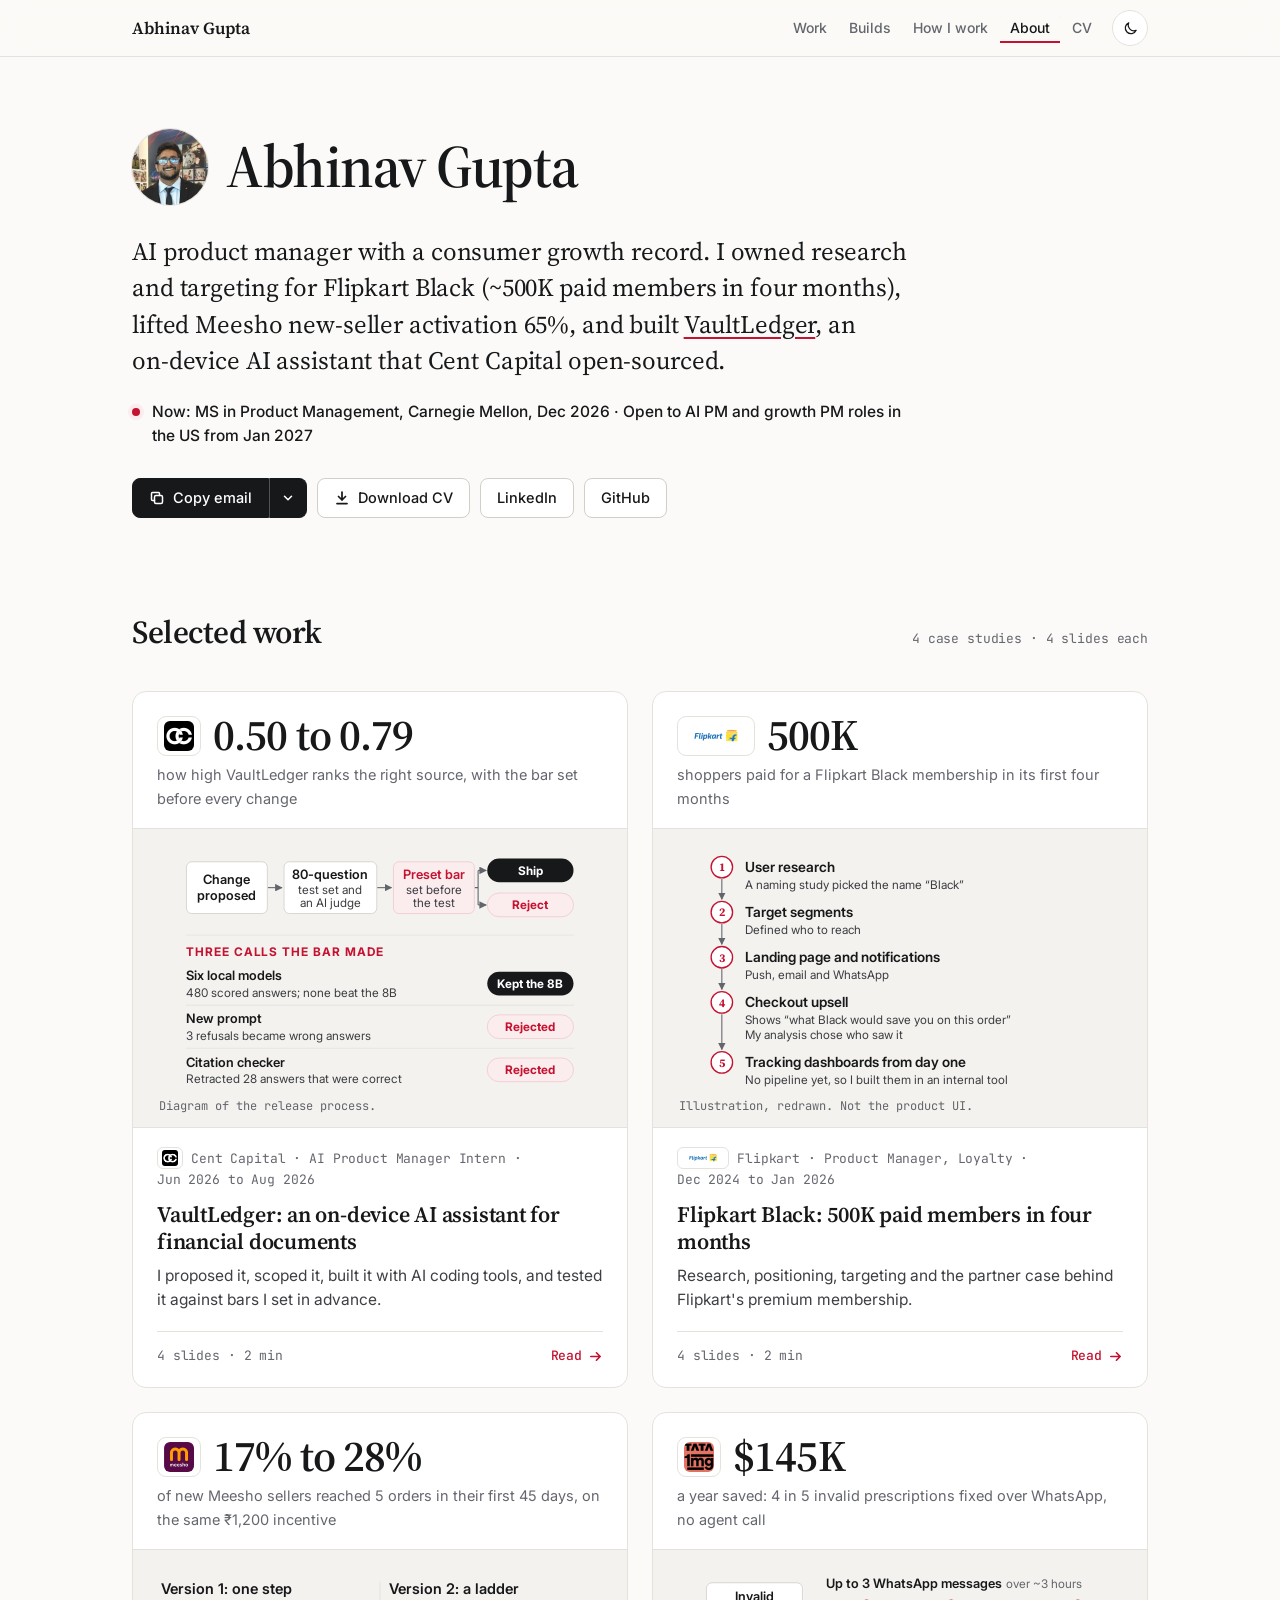
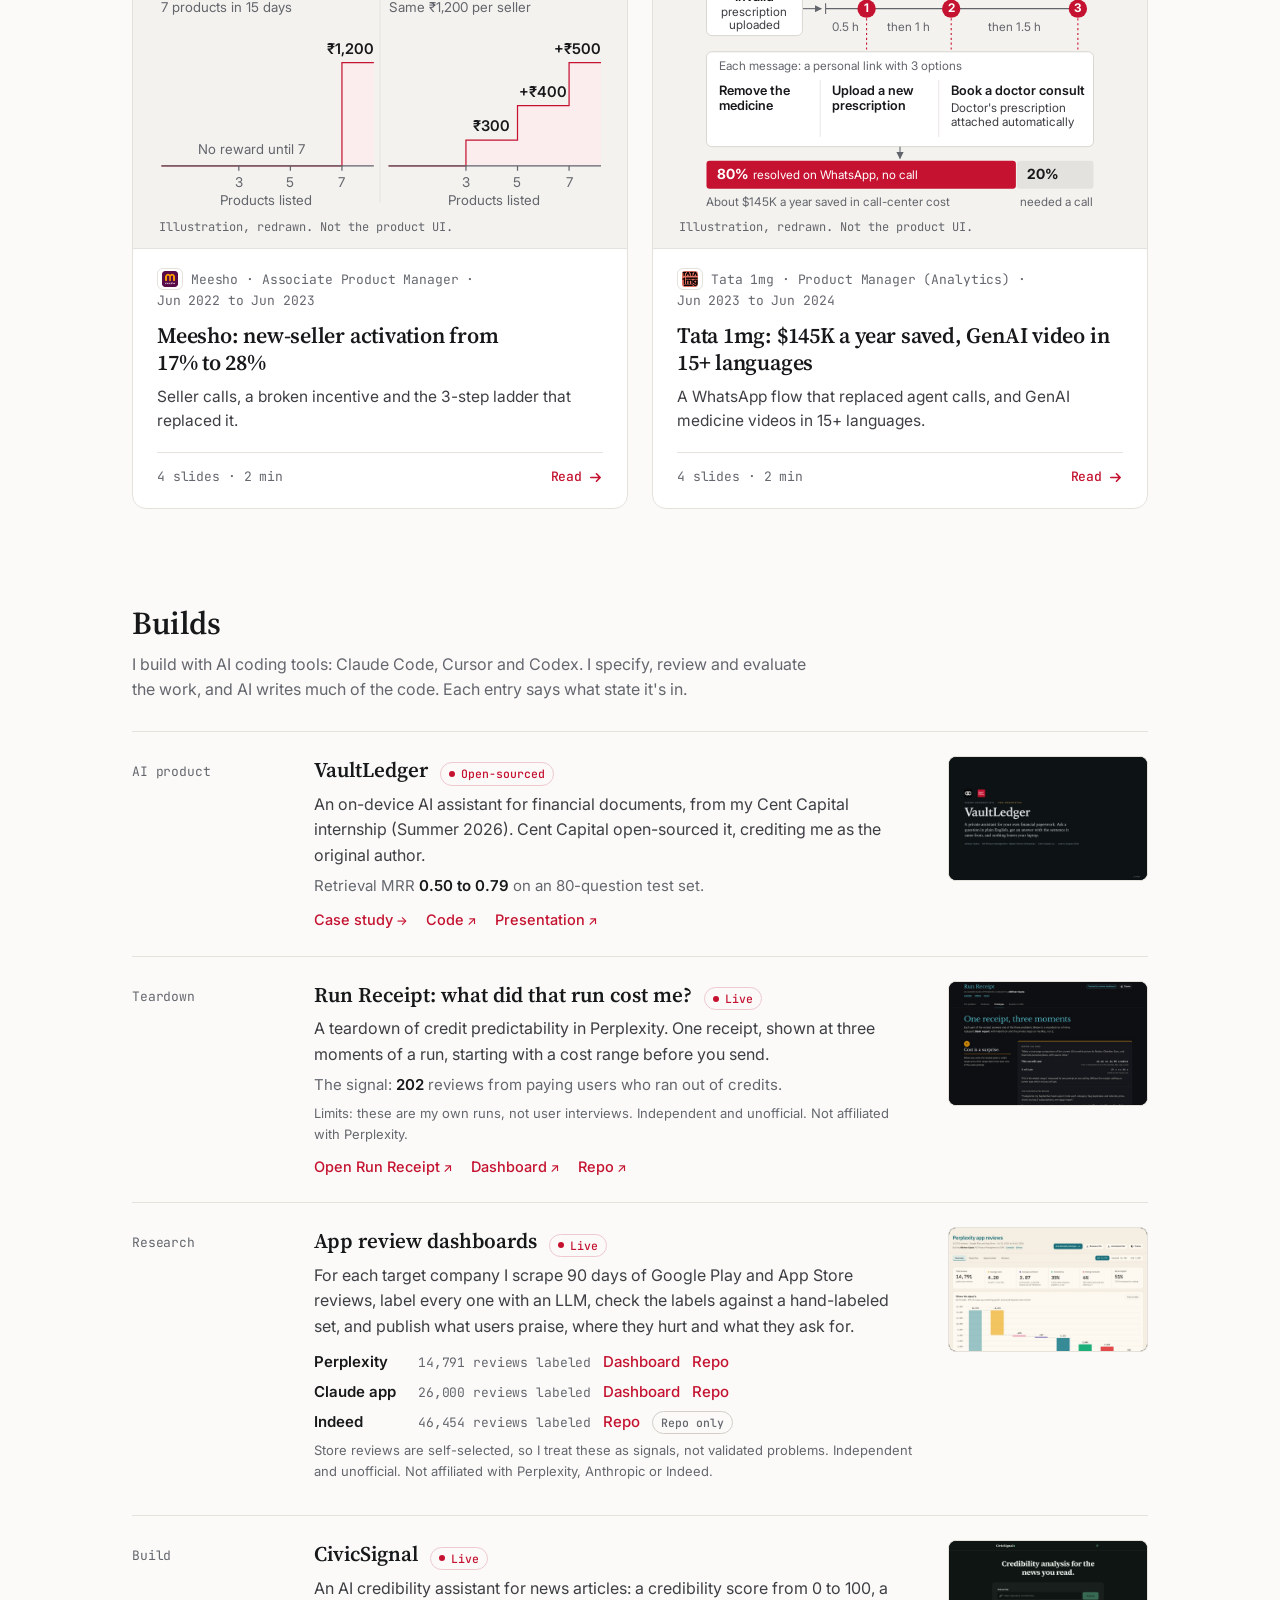
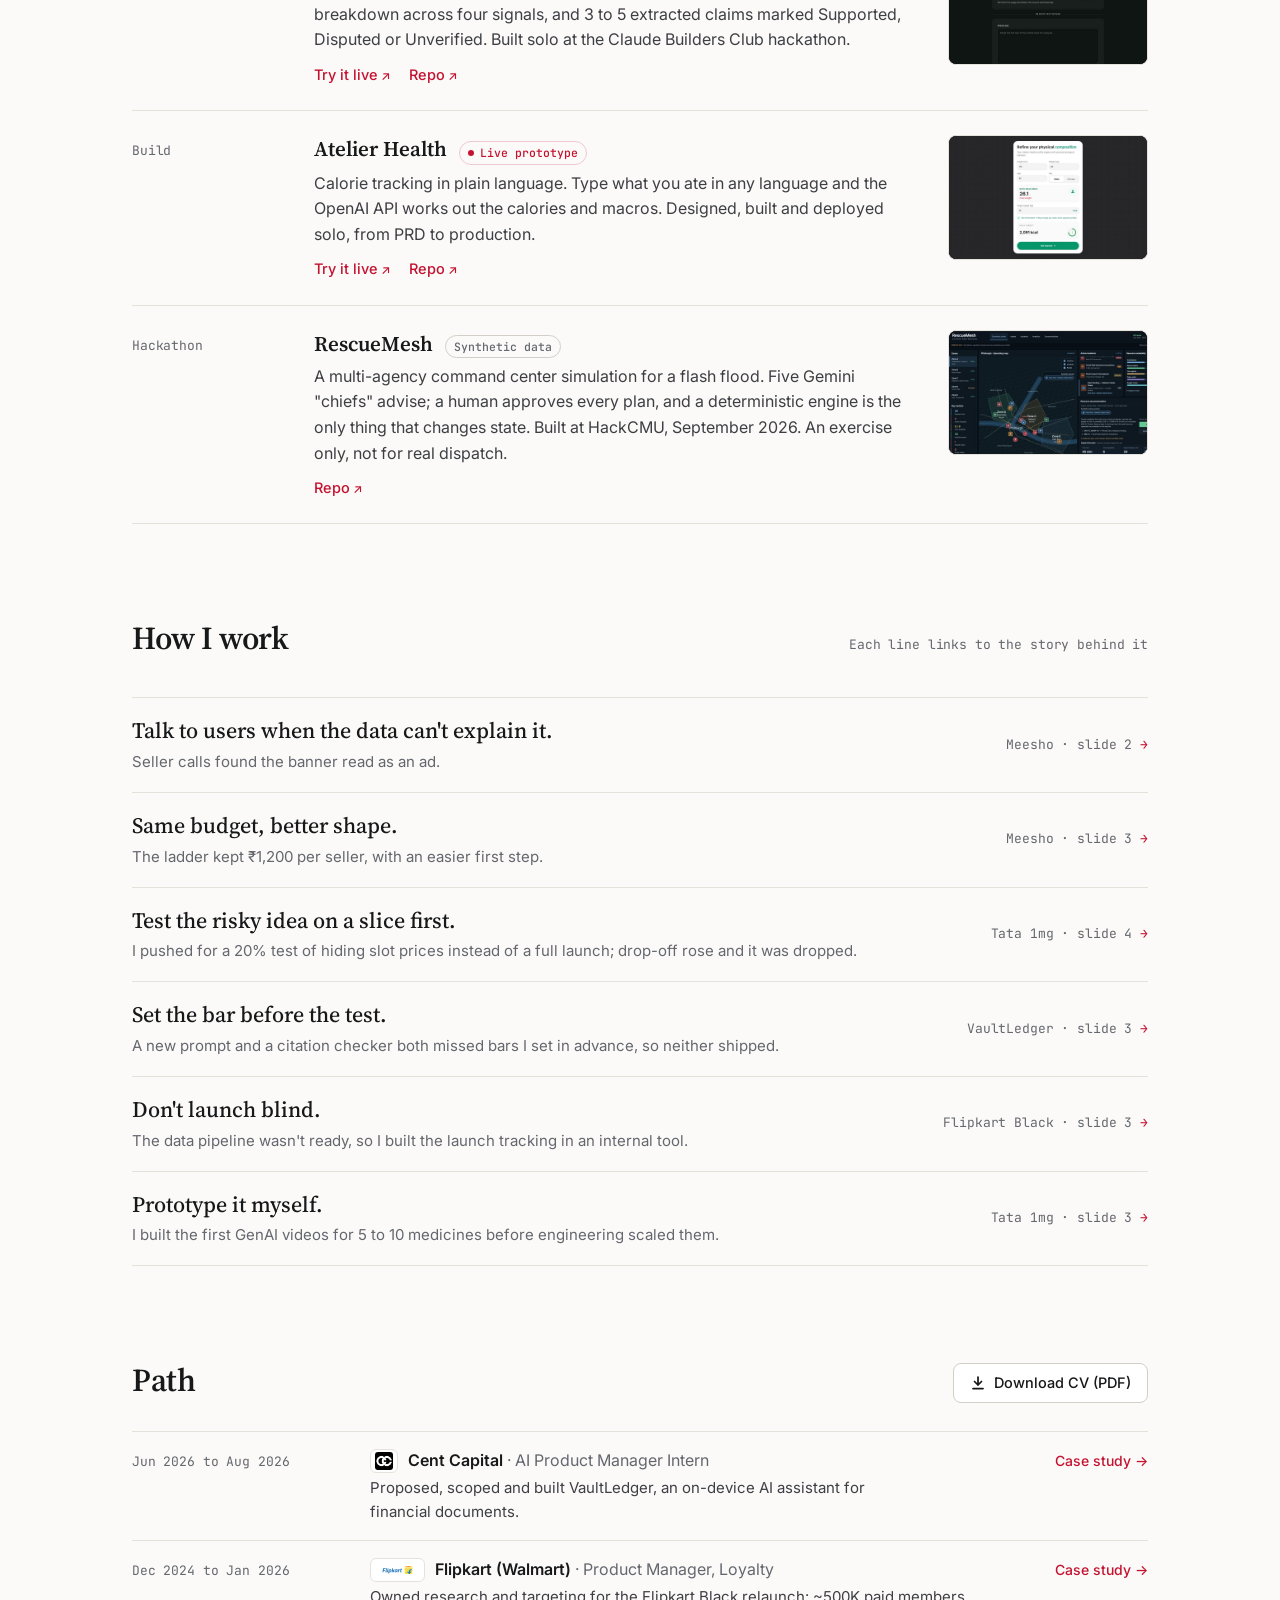
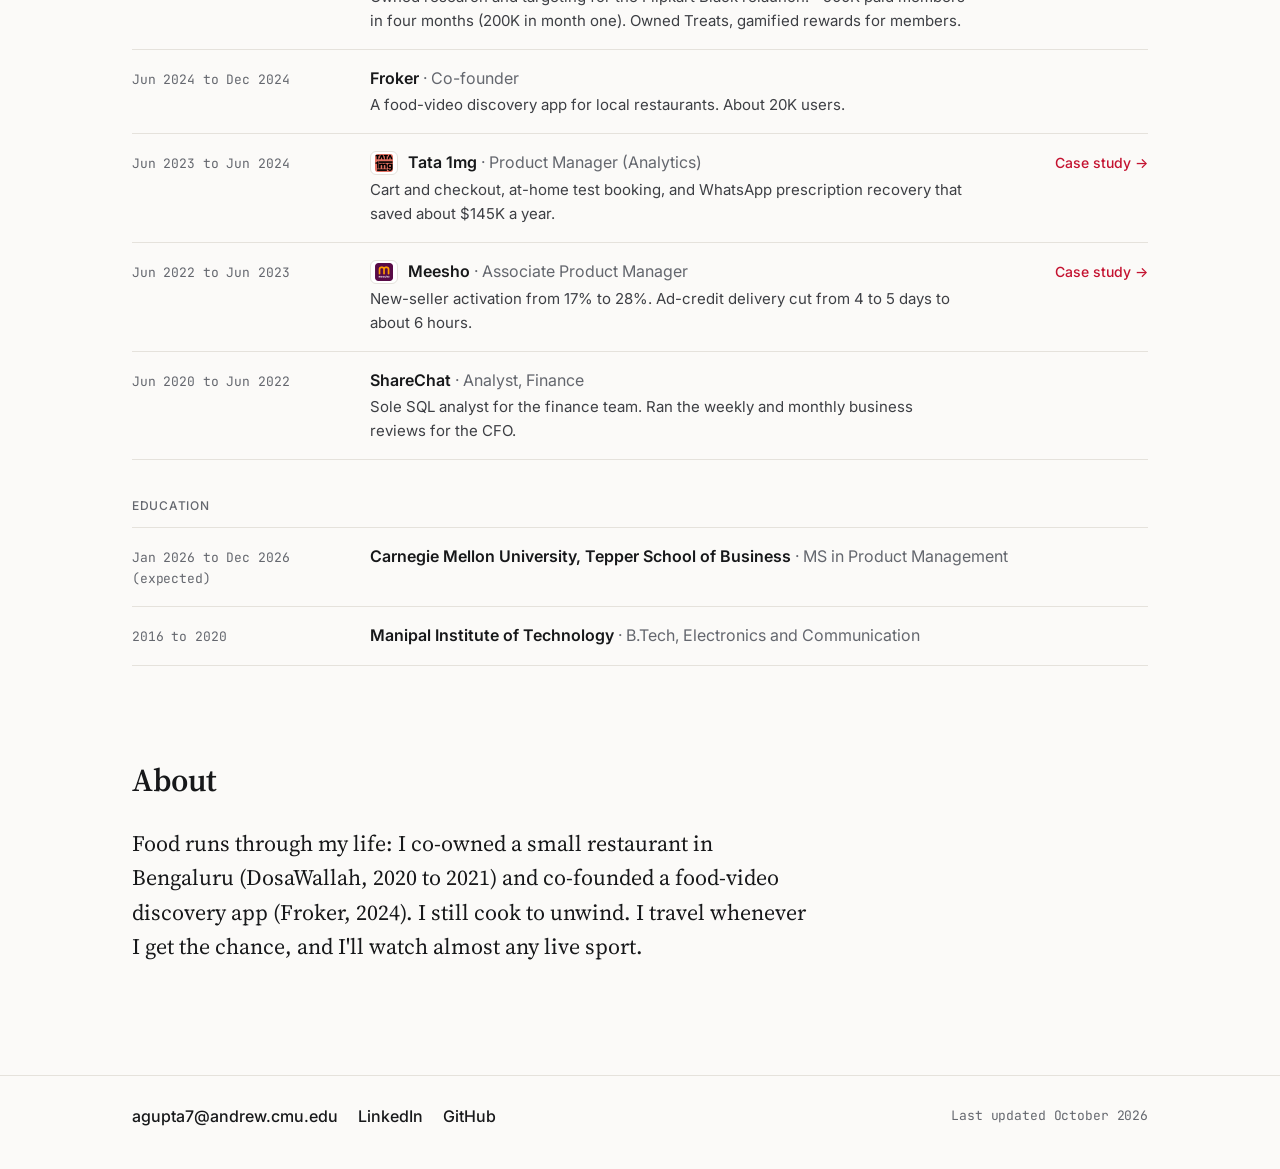
==== index.html @ 11d88479 "Home cards: company mark beside the headline number, sharper headline hooks Co-Authored-By: Claude F" ====
<!doctype html>
<html lang="en">
<head>
  <meta charset="utf-8">
  <meta name="viewport" content="width=device-width, initial-scale=1">
  <title>Abhinav Gupta | AI and growth product manager</title>
  <meta name="description" content="Abhinav Gupta, AI product manager with a consumer growth record. Case studies from Flipkart Black, Meesho, Tata 1mg and VaultLedger. MS in Product Management, Carnegie Mellon, December 2026.">
  <meta property="og:title" content="Abhinav Gupta | AI and growth product manager">
  <meta property="og:description" content="Abhinav Gupta, AI product manager with a consumer growth record. Case studies from Flipkart Black, Meesho, Tata 1mg and VaultLedger. MS in Product Management, Carnegie Mellon, December 2026.">
  <meta property="og:type" content="website">
  <meta property="og:url" content="https://abhinavgupta0809.github.io/">
  <meta property="og:image" content="https://abhinavgupta0809.github.io/assets/og-image.png">
  <meta property="og:image:width" content="1200">
  <meta property="og:image:height" content="630">
  <meta name="twitter:card" content="summary_large_image">
  <meta name="theme-color" content="#fbfaf8" media="(prefers-color-scheme: light)">
  <meta name="theme-color" content="#111113" media="(prefers-color-scheme: dark)">
  <link rel="icon" href="data:image/svg+xml,%3Csvg xmlns='http://www.w3.org/2000/svg' viewBox='0 0 32 32'%3E%3Crect width='32' height='32' fill='%230b0b0c'/%3E%3Ctext x='16' y='22' font-family='Georgia,serif' font-size='18' font-weight='700' text-anchor='middle' fill='%23C41230'%3EAG%3C/text%3E%3C/svg%3E">
  <script>try{var t=localStorage.getItem('theme');if(t==='dark'||t==='light')document.documentElement.setAttribute('data-theme',t)}catch(e){}</script>
  <link rel="preconnect" href="https://fonts.googleapis.com">
  <link rel="preconnect" href="https://fonts.gstatic.com" crossorigin>
  <link href="https://fonts.googleapis.com/css2?family=Inter:wght@400;500;600;700&family=JetBrains+Mono:wght@400;500&family=Source+Serif+4:opsz,wght@8..60,400;8..60,500;8..60,600;8..60,700&display=swap" rel="stylesheet">
  <link rel="stylesheet" href="styles.css">
</head>
<body id="top">
  <a class="skip" href="#main">Skip to content</a>

  <nav class="topbar" aria-label="Sections">
    <div class="wrap">
      <a class="brand" href="#top">Abhinav Gupta</a>
      <div class="nav-right">
        <ul class="nav-links">
          <li><a href="#work">Work</a></li>
          <li><a href="#builds">Builds</a></li>
          <li><a href="#how">How I work</a></li>
          <li><a href="#about">About</a></li>
          <li><a href="#path">CV</a></li>
        </ul>
        <button class="theme-toggle" type="button" data-theme-toggle aria-label="Switch theme"><svg class="i-moon" viewBox="0 0 24 24" fill="none" stroke="currentColor" stroke-width="1.75" stroke-linecap="round" stroke-linejoin="round" aria-hidden="true"><path d="M20 14.5A8 8 0 0 1 9.5 4a8 8 0 1 0 10.5 10.5z"/></svg><svg class="i-sun" viewBox="0 0 24 24" fill="none" stroke="currentColor" stroke-width="1.75" stroke-linecap="round" stroke-linejoin="round" aria-hidden="true"><circle cx="12" cy="12" r="4"/><path d="M12 2.5v2M12 19.5v2M4.6 4.6l1.4 1.4M18 18l1.4 1.4M2.5 12h2M19.5 12h2M4.6 19.4 6 18M18 6l1.4-1.4"/></svg></button>
      </div>
    </div>
  </nav>

  <header class="hero">
    <div class="wrap">
      <div class="hero-id">
        <div class="avatar"><img src="assets/abhinav-avatar.jpg" alt="Abhinav Gupta" width="240" height="240"></div>
        <h1>Abhinav Gupta</h1>
      </div>
      <p class="hero-lede">AI product manager with a consumer growth record. I owned research and targeting for Flipkart Black (~500K paid members in four months), lifted Meesho new-seller activation 65%, and built <a href="vaultledger/">VaultLedger</a>, an <span class="nw">on-device</span> AI assistant that Cent Capital <span class="nw">open-sourced</span>.</p>
      <p class="now"><span class="now-dot" aria-hidden="true"></span><span>Now: MS in Product Management, Carnegie Mellon, Dec 2026 · Open to AI PM and growth PM roles in the US from Jan 2027</span></p>
      <div class="actions">
        <div class="split-btn">
            <button class="btn btn-solid" type="button" data-copy-email><svg viewBox="0 0 16 16" fill="none" stroke="currentColor" stroke-width="1.5" stroke-linecap="round" stroke-linejoin="round" aria-hidden="true"><rect x="5.5" y="5.5" width="8" height="8" rx="1.5"/><path d="M10.5 5.5v-2a1 1 0 0 0-1-1h-6a1 1 0 0 0-1 1v6a1 1 0 0 0 1 1h2"/></svg><span class="label">Copy email</span></button>
            <button class="btn btn-solid more" type="button" aria-haspopup="true" aria-expanded="false" aria-controls="email-menu-hero" aria-label="More ways to email"><svg viewBox="0 0 16 16" fill="none" stroke="currentColor" stroke-width="1.75" stroke-linecap="round" stroke-linejoin="round" aria-hidden="true"><path d="m4 6 4 4 4-4"/></svg></button>
            <div class="email-menu" id="email-menu-hero" hidden>
              <p class="email-addr">agupta7@andrew.cmu.edu</p>
              <a href="mailto:agupta7@andrew.cmu.edu">Open in your mail app</a>
              <a href="https://mail.google.com/mail/?view=cm&amp;fs=1&amp;to=agupta7@andrew.cmu.edu" target="_blank" rel="noopener">Open in Gmail</a>
              <a href="https://outlook.office.com/mail/deeplink/compose?to=agupta7@andrew.cmu.edu" target="_blank" rel="noopener">Open in Outlook</a>
            </div>
          </div>
        <a class="btn" href="assets/Abhinav-Gupta-CV.pdf" download><svg viewBox="0 0 16 16" fill="none" stroke="currentColor" stroke-width="1.75" stroke-linecap="round" stroke-linejoin="round" aria-hidden="true"><path d="M8 2v8M4.5 6.5 8 10l3.5-3.5M3 13.5h10"/></svg>Download CV</a>
        <a class="btn" href="https://linkedin.com/in/abhinavgupta0809" target="_blank" rel="noopener">LinkedIn</a>
        <a class="btn" href="https://github.com/abhinavgupta0809" target="_blank" rel="noopener">GitHub</a>
      </div>
    </div>
  </header>

  <main id="main">
    <section class="section" id="work" aria-labelledby="work-title">
      <span class="alias" id="pm" aria-hidden="true"></span>
      <div class="wrap">
        <div class="section-head">
          <h2 id="work-title">Selected work</h2>
          <p class="mono">4 case studies · 4 slides each</p>
        </div>
        <div class="work-grid">
          <article class="work-card" id="case-vaultledger">
            <p class="work-stat"><span class="stat-top"><span class="logo-stat square"><img src="assets/logos/cent-capital.png" alt="" loading="lazy"></span><span class="n">0.50 to 0.79</span></span> <span class="l">how high VaultLedger ranks the right source, with the bar set before every change</span></p>
            <div class="fig">
              <svg xmlns="http://www.w3.org/2000/svg" class="dg" viewBox="0 0 720 446" width="100%" aria-hidden="true" focusable="false" style="display:block;max-width:100%;height:auto">
<style>
.dg{font-family:var(--sans,Inter,-apple-system,BlinkMacSystemFont,"Segoe UI",Helvetica,Arial,sans-serif)}
.dg text{fill:var(--ink,#17181a)}
.dg .h{font-size:24px;font-weight:600}
.dg .h2{font-size:26px;font-weight:600}
.dg .b{font-size:22px;fill:var(--body,#3b3d42)}
.dg .m{font-size:22px;fill:var(--muted,#62656c)}
.dg .eb{font-size:22px;font-weight:700;letter-spacing:.08em;fill:var(--red,#C41230)}
.dg .num{font-family:var(--serif,"Source Serif 4",Georgia,serif);font-weight:700}
.dg .r{fill:var(--red,#C41230)}
.dg .w{fill:#fff}
.dg .ln{stroke:var(--muted,#62656c);stroke-width:2;fill:none}
.dg .lnr{stroke:var(--red,#C41230);stroke-width:2;fill:none}
.dg .rule{stroke:var(--line,#e4e2de);stroke-width:1.5;fill:none}
.dg .bx{fill:var(--card,#fff);stroke:#d3cfc8;stroke-width:1.5}
.dg .bxr{fill:var(--red-tint,#fbecee);stroke:var(--red-line,#efc9d0);stroke-width:1.5}
.dg .fr{fill:var(--red,#C41230)}
.dg .fi{fill:var(--ink,#17181a)}
.dg .fg{fill:#e4e2de}
.dg .ft{fill:var(--red-tint,#fbecee)}
.dg .dot{fill:var(--card,#fff);stroke:var(--red,#C41230);stroke-width:2.5}
.dg .ah{fill:var(--muted,#62656c)}
</style>
<defs><marker id="vg-a" viewBox="0 0 10 10" refX="9" refY="5" markerWidth="7" markerHeight="7" orient="auto-start-reverse"><path class="ah" d="M0 0 10 5 0 10z"/></marker></defs>
<rect class="bx" x="1" y="20" width="150" height="96" rx="10"/>
<text class="h" x="76" y="62" text-anchor="middle">Change</text>
<text class="h" x="76" y="90" text-anchor="middle">proposed</text>
<path class="ln" d="M152 68 H178" marker-end="url(#vg-a)"/>
<rect class="bx" x="182" y="20" width="172" height="96" rx="10"/>
<text class="h" x="268" y="52" text-anchor="middle">80-question</text>
<text class="b" x="268" y="79" text-anchor="middle">test set and</text>
<text class="b" x="268" y="104" text-anchor="middle">an AI judge</text>
<path class="ln" d="M355 68 H381" marker-end="url(#vg-a)"/>
<rect class="bxr" x="385" y="20" width="150" height="96" rx="10"/>
<text class="h r" x="460" y="52" text-anchor="middle">Preset bar</text>
<text class="b" x="460" y="79" text-anchor="middle">set before</text>
<text class="b" x="460" y="104" text-anchor="middle">the test</text>
<path class="ln" d="M536 68 H542 M542 36 V100"/>
<path class="ln" d="M542 36 H557" marker-end="url(#vg-a)"/>
<path class="ln" d="M542 100 H557" marker-end="url(#vg-a)"/>
<rect class="fi" x="559" y="14" width="160" height="44" rx="22"/>
<text class="w" x="639" y="44" font-size="22" font-weight="700" text-anchor="middle">Ship</text>
<rect class="bxr" x="559" y="78" width="160" height="44" rx="22"/>
<text class="r" x="639" y="108" font-size="22" font-weight="700" text-anchor="middle">Reject</text>
<path class="rule" d="M0 156 H720"/>
<text class="eb" x="0" y="194">THREE CALLS THE BAR MADE</text>
<text class="h" x="0" y="240">Six local models</text>
<text class="b" x="0" y="270">480 scored answers; none beat the 8B</text>
<rect class="fi" x="559" y="224" width="160" height="44" rx="22"/>
<text class="w" x="639" y="254" font-size="22" font-weight="700" text-anchor="middle">Kept the 8B</text>
<path class="rule" d="M0 286 H720"/>
<text class="h" x="0" y="320">New prompt</text>
<text class="b" x="0" y="350">3 refusals became wrong answers</text>
<rect class="bxr" x="559" y="304" width="160" height="44" rx="22"/>
<text class="r" x="639" y="334" font-size="22" font-weight="700" text-anchor="middle">Rejected</text>
<path class="rule" d="M0 366 H720"/>
<text class="h" x="0" y="400">Citation checker</text>
<text class="b" x="0" y="430">Retracted 28 answers that were correct</text>
<rect class="bxr" x="559" y="384" width="160" height="44" rx="22"/>
<text class="r" x="639" y="414" font-size="22" font-weight="700" text-anchor="middle">Rejected</text>
</svg>
              <p class="fig-note">Diagram of the release process.</p>
            </div>
            <div class="work-body">
              <p class="work-meta mono"><span class="logo-sm square"><img src="assets/logos/cent-capital.png" alt="" loading="lazy"></span>Cent Capital · AI Product Manager Intern · <span class='nw'>Jun 2026 to Aug 2026</span></p>
              <h3><a href="vaultledger/">VaultLedger: an <span class="nw">on-device</span> AI assistant for financial documents</a></h3>
              <p class="hook">I proposed it, scoped it, built it with AI coding tools, and tested it against bars I set in advance.</p>
              <p class="work-foot mono"><span>4 slides · 2 min</span><span class="go" aria-hidden="true">Read <svg viewBox="0 0 16 16" fill="none" stroke="currentColor" stroke-width="1.75" stroke-linecap="round" stroke-linejoin="round" aria-hidden="true"><path d="M3 8h10M9 4l4 4-4 4"/></svg></span></p>
            </div>
          </article>
          <article class="work-card" id="case-black">
            <p class="work-stat"><span class="stat-top"><span class="logo-stat wide"><img src="assets/logos/flipkart.svg" alt="" loading="lazy"></span><span class="n">500K</span></span> <span class="l">shoppers paid for a Flipkart Black membership in its first four months</span></p>
            <div class="fig">
              <svg xmlns="http://www.w3.org/2000/svg" class="dg" viewBox="0 0 720 448" width="100%" aria-hidden="true" focusable="false" style="display:block;max-width:100%;height:auto">
<style>
.dg{font-family:var(--sans,Inter,-apple-system,BlinkMacSystemFont,"Segoe UI",Helvetica,Arial,sans-serif)}
.dg text{fill:var(--ink,#17181a)}
.dg .h{font-size:24px;font-weight:600}
.dg .h2{font-size:26px;font-weight:600}
.dg .b{font-size:22px;fill:var(--body,#3b3d42)}
.dg .m{font-size:22px;fill:var(--muted,#62656c)}
.dg .eb{font-size:22px;font-weight:700;letter-spacing:.08em;fill:var(--red,#C41230)}
.dg .num{font-family:var(--serif,"Source Serif 4",Georgia,serif);font-weight:700}
.dg .r{fill:var(--red,#C41230)}
.dg .w{fill:#fff}
.dg .ln{stroke:var(--muted,#62656c);stroke-width:2;fill:none}
.dg .lnr{stroke:var(--red,#C41230);stroke-width:2;fill:none}
.dg .rule{stroke:var(--line,#e4e2de);stroke-width:1.5;fill:none}
.dg .bx{fill:var(--card,#fff);stroke:#d3cfc8;stroke-width:1.5}
.dg .bxr{fill:var(--red-tint,#fbecee);stroke:var(--red-line,#efc9d0);stroke-width:1.5}
.dg .fr{fill:var(--red,#C41230)}
.dg .fi{fill:var(--ink,#17181a)}
.dg .fg{fill:#e4e2de}
.dg .ft{fill:var(--red-tint,#fbecee)}
.dg .dot{fill:var(--card,#fff);stroke:var(--red,#C41230);stroke-width:2.5}
.dg .ah{fill:var(--muted,#62656c)}
</style>
<defs><marker id="fg-a" viewBox="0 0 10 10" refX="9" refY="5" markerWidth="7" markerHeight="7" orient="auto-start-reverse"><path class="ah" d="M0 0 10 5 0 10z"/></marker></defs>
<path class="ln" d="M28 52 V90" marker-end="url(#fg-a)"/>
<path class="ln" d="M28 136 V174" marker-end="url(#fg-a)"/>
<path class="ln" d="M28 220 V258" marker-end="url(#fg-a)"/>
<path class="ln" d="M28 304 V370" marker-end="url(#fg-a)"/>
<circle class="dot" cx="28" cy="30" r="20"/>
<text class="num r" x="28" y="38" font-size="22" text-anchor="middle">1</text>
<circle class="dot" cx="28" cy="114" r="20"/>
<text class="num r" x="28" y="122" font-size="22" text-anchor="middle">2</text>
<circle class="dot" cx="28" cy="198" r="20"/>
<text class="num r" x="28" y="206" font-size="22" text-anchor="middle">3</text>
<circle class="dot" cx="28" cy="282" r="20"/>
<text class="num r" x="28" y="290" font-size="22" text-anchor="middle">4</text>
<circle class="dot" cx="28" cy="394" r="20"/>
<text class="num r" x="28" y="402" font-size="22" text-anchor="middle">5</text>
<text class="h2" x="72" y="39">User research</text>
<text class="b" x="72" y="70">A naming study picked the name “Black”</text>
<text class="h2" x="72" y="123">Target segments</text>
<text class="b" x="72" y="154">Defined who to reach</text>
<text class="h2" x="72" y="207">Landing page and notifications</text>
<text class="b" x="72" y="238">Push, email and WhatsApp</text>
<text class="h2" x="72" y="291">Checkout upsell</text>
<text class="b" x="72" y="322">Shows “what Black would save you on this order”</text>
<text class="b" x="72" y="350">My analysis chose who saw it</text>
<text class="h2" x="72" y="403">Tracking dashboards from day one</text>
<text class="b" x="72" y="434">No pipeline yet, so I built them in an internal tool</text>
</svg>
              <p class="fig-note">Illustration, redrawn. Not the product UI.</p>
            </div>
            <div class="work-body">
              <p class="work-meta mono"><span class="logo-sm wide"><img src="assets/logos/flipkart.svg" alt="" loading="lazy"></span>Flipkart · Product Manager, Loyalty · <span class='nw'>Dec 2024 to Jan 2026</span></p>
              <h3><a href="flipkart-black/">Flipkart Black: 500K paid members in four months</a></h3>
              <p class="hook">Research, positioning, targeting and the partner case behind Flipkart's premium membership.</p>
              <p class="work-foot mono"><span>4 slides · 2 min</span><span class="go" aria-hidden="true">Read <svg viewBox="0 0 16 16" fill="none" stroke="currentColor" stroke-width="1.75" stroke-linecap="round" stroke-linejoin="round" aria-hidden="true"><path d="M3 8h10M9 4l4 4-4 4"/></svg></span></p>
            </div>
          </article>
          <article class="work-card" id="case-meesho">
            <p class="work-stat"><span class="stat-top"><span class="logo-stat square"><img src="assets/logos/meesho.png" alt="" loading="lazy"></span><span class="n"><span class="nw">17% to 28%</span></span></span> <span class="l">of new Meesho sellers reached 5 orders in their first 45 days, on the same ₹1,200 incentive</span></p>
            <div class="fig">
              <svg xmlns="http://www.w3.org/2000/svg" class="dg" viewBox="0 0 720 380" width="100%" aria-hidden="true" focusable="false" style="display:block;max-width:100%;height:auto">
<style>
.dg{font-family:var(--sans,Inter,-apple-system,BlinkMacSystemFont,"Segoe UI",Helvetica,Arial,sans-serif)}
.dg text{fill:var(--ink,#17181a)}
.dg .h{font-size:24px;font-weight:600}
.dg .h2{font-size:26px;font-weight:600}
.dg .b{font-size:22px;fill:var(--body,#3b3d42)}
.dg .m{font-size:22px;fill:var(--muted,#62656c)}
.dg .eb{font-size:22px;font-weight:700;letter-spacing:.08em;fill:var(--red,#C41230)}
.dg .num{font-family:var(--serif,"Source Serif 4",Georgia,serif);font-weight:700}
.dg .r{fill:var(--red,#C41230)}
.dg .w{fill:#fff}
.dg .ln{stroke:var(--muted,#62656c);stroke-width:2;fill:none}
.dg .lnr{stroke:var(--red,#C41230);stroke-width:2;fill:none}
.dg .rule{stroke:var(--line,#e4e2de);stroke-width:1.5;fill:none}
.dg .bx{fill:var(--card,#fff);stroke:#d3cfc8;stroke-width:1.5}
.dg .bxr{fill:var(--red-tint,#fbecee);stroke:var(--red-line,#efc9d0);stroke-width:1.5}
.dg .fr{fill:var(--red,#C41230)}
.dg .fi{fill:var(--ink,#17181a)}
.dg .fg{fill:#e4e2de}
.dg .ft{fill:var(--red-tint,#fbecee)}
.dg .dot{fill:var(--card,#fff);stroke:var(--red,#C41230);stroke-width:2.5}
.dg .ah{fill:var(--muted,#62656c)}
</style>
<defs><marker id="ml-a" viewBox="0 0 10 10" refX="9" refY="5" markerWidth="7" markerHeight="7" orient="auto-start-reverse"><path class="ah" d="M0 0 10 5 0 10z"/></marker></defs>
<text class="h" x="4" y="30">Version 1: one step</text>
<text class="m" x="4" y="60">7 products in 15 days</text>
<path class="ft" d="M4 310 H298 V142 H350 V310 Z"/>
<path class="lnr" stroke-width="3" d="M4 310 H298 V142 H350"/>
<path class="ln" d="M4 310 H350"/>
<path class="ln" d="M130 310 v8"/>
<text class="m" x="130" y="344" text-anchor="middle">3</text>
<path class="ln" d="M214 310 v8"/>
<text class="m" x="214" y="344" text-anchor="middle">5</text>
<path class="ln" d="M298 310 v8"/>
<text class="m" x="298" y="344" text-anchor="middle">7</text>
<text class="m" x="175" y="374" text-anchor="middle">Products listed</text>
<text class="h" x="350" y="128" text-anchor="end">₹1,200</text>
<text class="m" x="151" y="290" text-anchor="middle">No reward until 7</text>
<path class="rule" d="M360 10 V370"/>
<text class="h" x="374" y="30">Version 2: a ladder</text>
<text class="m" x="374" y="60">Same ₹1,200 per seller</text>
<path class="ft" d="M374 310 H500 V268 H584 V212 H668 V142 H720 V310 Z"/>
<path class="lnr" stroke-width="3" d="M374 310 H500 V268 H584 V212 H668 V142 H720"/>
<path class="ln" d="M374 310 H720"/>
<path class="ln" d="M500 310 v8"/>
<text class="m" x="500" y="344" text-anchor="middle">3</text>
<path class="ln" d="M584 310 v8"/>
<text class="m" x="584" y="344" text-anchor="middle">5</text>
<path class="ln" d="M668 310 v8"/>
<text class="m" x="668" y="344" text-anchor="middle">7</text>
<text class="m" x="545" y="374" text-anchor="middle">Products listed</text>
<text class="h" x="542" y="254" text-anchor="middle">₹300</text>
<text class="h" x="626" y="198" text-anchor="middle">+₹400</text>
<text class="h" x="720" y="128" text-anchor="end">+₹500</text>
</svg>
              <p class="fig-note">Illustration, redrawn. Not the product UI.</p>
            </div>
            <div class="work-body">
              <p class="work-meta mono"><span class="logo-sm square"><img src="assets/logos/meesho.png" alt="" loading="lazy"></span>Meesho · Associate Product Manager · <span class='nw'>Jun 2022 to Jun 2023</span></p>
              <h3><a href="meesho/">Meesho: new-seller activation from <span class="nw">17% to 28%</span></a></h3>
              <p class="hook">Seller calls, a broken incentive and the <span class="nw">3-step</span> ladder that replaced it.</p>
              <p class="work-foot mono"><span>4 slides · 2 min</span><span class="go" aria-hidden="true">Read <svg viewBox="0 0 16 16" fill="none" stroke="currentColor" stroke-width="1.75" stroke-linecap="round" stroke-linejoin="round" aria-hidden="true"><path d="M3 8h10M9 4l4 4-4 4"/></svg></span></p>
            </div>
          </article>
          <article class="work-card" id="case-1mg">
            <p class="work-stat"><span class="stat-top"><span class="logo-stat square"><img src="assets/logos/tata-1mg.png" alt="" loading="lazy"></span><span class="n">$145K</span></span> <span class="l">a year saved: 4 in 5 invalid prescriptions fixed over WhatsApp, no agent call</span></p>
            <div class="fig">
              <svg xmlns="http://www.w3.org/2000/svg" class="dg" viewBox="0 0 720 446" width="100%" aria-hidden="true" focusable="false" style="display:block;max-width:100%;height:auto">
<style>
.dg{font-family:var(--sans,Inter,-apple-system,BlinkMacSystemFont,"Segoe UI",Helvetica,Arial,sans-serif)}
.dg text{fill:var(--ink,#17181a)}
.dg .h{font-size:24px;font-weight:600}
.dg .h2{font-size:26px;font-weight:600}
.dg .b{font-size:22px;fill:var(--body,#3b3d42)}
.dg .m{font-size:22px;fill:var(--muted,#62656c)}
.dg .eb{font-size:22px;font-weight:700;letter-spacing:.08em;fill:var(--red,#C41230)}
.dg .num{font-family:var(--serif,"Source Serif 4",Georgia,serif);font-weight:700}
.dg .r{fill:var(--red,#C41230)}
.dg .w{fill:#fff}
.dg .ln{stroke:var(--muted,#62656c);stroke-width:2;fill:none}
.dg .lnr{stroke:var(--red,#C41230);stroke-width:2;fill:none}
.dg .rule{stroke:var(--line,#e4e2de);stroke-width:1.5;fill:none}
.dg .bx{fill:var(--card,#fff);stroke:#d3cfc8;stroke-width:1.5}
.dg .bxr{fill:var(--red-tint,#fbecee);stroke:var(--red-line,#efc9d0);stroke-width:1.5}
.dg .fr{fill:var(--red,#C41230)}
.dg .fi{fill:var(--ink,#17181a)}
.dg .fg{fill:#e4e2de}
.dg .ft{fill:var(--red-tint,#fbecee)}
.dg .dot{fill:var(--card,#fff);stroke:var(--red,#C41230);stroke-width:2.5}
.dg .ah{fill:var(--muted,#62656c)}
</style>
<defs><marker id="tw-a" viewBox="0 0 10 10" refX="9" refY="5" markerWidth="7" markerHeight="7" orient="auto-start-reverse"><path class="ah" d="M0 0 10 5 0 10z"/></marker></defs>
<rect class="bx" x="1" y="20" width="178" height="98" rx="10"/>
<text class="h" x="90" y="54" text-anchor="middle">Invalid</text>
<text class="b" x="90" y="81" text-anchor="middle">prescription</text>
<text class="b" x="90" y="106" text-anchor="middle">uploaded</text>
<path class="ln" d="M180 68 H214" marker-end="url(#tw-a)"/>
<text x="222" y="30"><tspan class="h">Up to 3 WhatsApp messages</tspan><tspan class="m" dx="8">over ~3 hours</tspan></text>
<path class="ln" d="M222 58 V78 M222 68 H690"/>
<path class="lnr" stroke-dasharray="4 5" d="M298 86 V146"/>
<circle class="fr" cx="298" cy="68" r="17"/>
<text class="w" x="298" y="75" font-size="22" font-weight="700" text-anchor="middle">1</text>
<path class="lnr" stroke-dasharray="4 5" d="M455 86 V146"/>
<circle class="fr" cx="455" cy="68" r="17"/>
<text class="w" x="455" y="75" font-size="22" font-weight="700" text-anchor="middle">2</text>
<path class="lnr" stroke-dasharray="4 5" d="M690 86 V146"/>
<circle class="fr" cx="690" cy="68" r="17"/>
<text class="w" x="690" y="75" font-size="22" font-weight="700" text-anchor="middle">3</text>
<text class="m" x="259" y="110" text-anchor="middle">0.5 h</text>
<text class="m" x="376" y="110" text-anchor="middle">then 1 h</text>
<text class="m" x="572" y="110" text-anchor="middle">then 1.5 h</text>
<rect class="bx" x="1" y="148" width="718" height="176" rx="10"/>
<text class="m" x="24" y="182">Each message: a personal link with 3 options</text>
<path class="rule" d="M212 200 V306 M432 200 V306"/>
<text class="h" x="24" y="228">Remove the</text>
<text class="h" x="24" y="256">medicine</text>
<text class="h" x="234" y="228">Upload a new</text>
<text class="h" x="234" y="256">prescription</text>
<text class="h" x="454" y="228">Book a doctor consult</text>
<text class="b" x="454" y="260">Doctor's prescription</text>
<text class="b" x="454" y="286">attached automatically</text>
<path class="ln" d="M360 324 V346" marker-end="url(#tw-a)"/>
<rect class="fr" x="1" y="350" width="574" height="52" rx="6"/>
<rect class="fg" x="577" y="350" width="142" height="52" rx="6"/>
<text x="20" y="384"><tspan class="w" font-size="26" font-weight="700">80%</tspan><tspan class="w" dx="10" font-size="22">resolved on WhatsApp, no call</tspan></text>
<text x="596" y="384" font-size="26" font-weight="700">20%</text>
<text class="m" x="719" y="434" text-anchor="end">needed a call</text>
<text class="m" x="1" y="434">About $145K a year saved in call-center cost</text>
</svg>
              <p class="fig-note">Illustration, redrawn. Not the product UI.</p>
            </div>
            <div class="work-body">
              <p class="work-meta mono"><span class="logo-sm square"><img src="assets/logos/tata-1mg.png" alt="" loading="lazy"></span>Tata 1mg · Product Manager (Analytics) · <span class='nw'>Jun 2023 to Jun 2024</span></p>
              <h3><a href="tata-1mg/">Tata 1mg: $145K a year saved, GenAI video in 15+ languages</a></h3>
              <p class="hook">A WhatsApp flow that replaced agent calls, and GenAI medicine videos in 15+ languages.</p>
              <p class="work-foot mono"><span>4 slides · 2 min</span><span class="go" aria-hidden="true">Read <svg viewBox="0 0 16 16" fill="none" stroke="currentColor" stroke-width="1.75" stroke-linecap="round" stroke-linejoin="round" aria-hidden="true"><path d="M3 8h10M9 4l4 4-4 4"/></svg></span></p>
            </div>
          </article>
        </div>
      </div>
    </section>

    <section class="section" id="builds" aria-labelledby="builds-title">
      <span class="alias" id="builder" aria-hidden="true"></span>
      <span class="alias" id="other-work" aria-hidden="true"></span>
      <div class="wrap">
        <div class="section-head">
          <div>
            <h2 id="builds-title">Builds</h2>
            <p class="lead">I build with AI coding tools: Claude Code, Cursor and Codex. I specify, review and evaluate the work, and AI writes much of the code. Each entry says what state it's in.</p>
          </div>
        </div>
        <ol class="rows">
          <li class="row" id="b-vaultledger">
            <p class="row-when mono">AI product</p>
            <div class="row-main">
              <div class="row-top"><h3>VaultLedger</h3><span class="tag live">Open-sourced</span></div>
              <p>An on-device AI assistant for financial documents, from my Cent Capital internship (Summer 2026). Cent Capital open-sourced it, crediting me as the original author.</p>
              <p class="stat">Retrieval MRR <strong>0.50 to 0.79</strong> on an 80-question test set.</p>
              <p class="row-links"><a class=in href="vaultledger/">Case study</a><a href="https://github.com/Cent-Capital/VaultLedger" target=_blank rel=noopener>Code</a><a href="https://abhinavgupta0809.github.io/vaultledger-presentation/" target=_blank rel=noopener>Presentation</a></p>
            </div>
            <a class="row-shot" href="https://abhinavgupta0809.github.io/vaultledger-presentation/" tabindex="-1" aria-hidden="true" target=_blank rel=noopener><img src="assets/vault.jpg" alt="" width="960" height="600" loading="lazy"></a>
          </li>
          <li class="row" id="run-receipt"><span class="alias" id="teardown" aria-hidden="true"></span>
            <p class="row-when mono">Teardown</p>
            <div class="row-main">
              <div class="row-top"><h3>Run Receipt: what did that run cost me?</h3><span class="tag live">Live</span></div>
              <p>A teardown of credit predictability in Perplexity. One receipt, shown at three moments of a run, starting with a cost range before you send.</p>
              <p class="stat">The signal: <strong>202</strong> reviews from paying users who ran out of credits.</p>
              <p class="fine">Limits: these are my own runs, not user interviews. Independent and unofficial. Not affiliated with Perplexity.</p>
              <p class="row-links"><a href="https://run-receipt-two.vercel.app" target=_blank rel=noopener>Open Run Receipt</a><a href="https://perplexity-reviews-site.vercel.app" target=_blank rel=noopener>Dashboard</a><a href="https://github.com/abhinavgupta0809/run-receipt" target=_blank rel=noopener>Repo</a></p>
            </div>
            <a class="row-shot" href="https://run-receipt-two.vercel.app/receipt" tabindex="-1" aria-hidden="true" target=_blank rel=noopener><img src="assets/run-receipt-prototype.jpg" alt="" width="960" height="600" loading="lazy"></a>
          </li>
          <li class="row" id="dashboards">
            <p class="row-when mono">Research</p>
            <div class="row-main">
              <div class="row-top"><h3>App review dashboards</h3><span class="tag live">Live</span></div>
              <p>For each target company I scrape 90 days of Google Play and App Store reviews, label every one with an LLM, check the labels against a hand-labeled set, and publish what users praise, where they hurt and what they ask for.</p>
              <ul class="sub-list">
                <li id="d-perplexity"><span class="name">Perplexity</span><span class="count mono">14,791 reviews labeled</span><a href="https://perplexity-reviews-site.vercel.app" target="_blank" rel="noopener">Dashboard</a><a href="https://github.com/abhinavgupta0809/perplexity-reviews" target="_blank" rel="noopener">Repo</a></li>
                <li id="d-claude"><span class="name">Claude app</span><span class="count mono">26,000 reviews labeled</span><a href="https://anthropic-reviews-site.vercel.app" target="_blank" rel="noopener">Dashboard</a><a href="https://github.com/abhinavgupta0809/anthropic-reviews" target="_blank" rel="noopener">Repo</a></li>
                <li id="d-indeed"><span class="name">Indeed</span><span class="count mono">46,454 reviews labeled</span><a href="https://github.com/abhinavgupta0809/indeed-reviews" target="_blank" rel="noopener">Repo</a><span class="tag">Repo only</span></li>
              </ul>
              <p class="fine">Store reviews are self-selected, so I treat these as signals, not validated problems. Independent and unofficial. Not affiliated with Perplexity, Anthropic or Indeed.</p>
              <p class="row-links"></p>
            </div>
            <a class="row-shot" href="https://perplexity-reviews-site.vercel.app" tabindex="-1" aria-hidden="true" target=_blank rel=noopener><img src="assets/perplexity.jpg" alt="" width="960" height="600" loading="lazy"></a>
          </li>
          <li class="row" id="b-civic">
            <p class="row-when mono">Build</p>
            <div class="row-main">
              <div class="row-top"><h3>CivicSignal</h3><span class="tag live">Live</span></div>
              <p>An AI credibility assistant for news articles: a credibility score from 0 to 100, a breakdown across four signals, and 3 to 5 extracted claims marked Supported, Disputed or Unverified. Built solo at the Claude Builders Club hackathon.</p>
              <p class="row-links"><a href="https://civic-signal.replit.app" target=_blank rel=noopener>Try it live</a><a href="https://github.com/abhinavgupta0809/civic-signal" target=_blank rel=noopener>Repo</a></p>
            </div>
            <a class="row-shot" href="https://civic-signal.replit.app" tabindex="-1" aria-hidden="true" target=_blank rel=noopener><img src="assets/civic.jpg" alt="" width="960" height="600" loading="lazy"></a>
          </li>
          <li class="row" id="b-atelier">
            <p class="row-when mono">Build</p>
            <div class="row-main">
              <div class="row-top"><h3>Atelier Health</h3><span class="tag live">Live prototype</span></div>
              <p>Calorie tracking in plain language. Type what you ate in any language and the OpenAI API works out the calories and macros. Designed, built and deployed solo, from PRD to production.</p>
              <p class="row-links"><a href="https://calorie-tracker-app-v2.replit.app" target=_blank rel=noopener>Try it live</a><a href="https://github.com/abhinavgupta0809/calorie-tracker-app" target=_blank rel=noopener>Repo</a></p>
            </div>
            <a class="row-shot" href="https://calorie-tracker-app-v2.replit.app" tabindex="-1" aria-hidden="true" target=_blank rel=noopener><img src="assets/atelier.jpg" alt="" width="960" height="600" loading="lazy"></a>
          </li>
          <li class="row" id="b-rescue">
            <p class="row-when mono">Hackathon</p>
            <div class="row-main">
              <div class="row-top"><h3>RescueMesh</h3><span class="tag">Synthetic data</span></div>
              <p>A multi-agency command center simulation for a flash flood. Five Gemini "chiefs" advise; a human approves every plan, and a deterministic engine is the only thing that changes state. Built at HackCMU, September 2026. An exercise only, not for real dispatch.</p>
              <p class="row-links"><a href="https://github.com/abhinavgupta0809/RescueMesh" target=_blank rel=noopener>Repo</a></p>
            </div>
            <a class="row-shot" href="https://github.com/abhinavgupta0809/RescueMesh" tabindex="-1" aria-hidden="true" target=_blank rel=noopener><img src="assets/rescuemesh.jpg" alt="" width="960" height="600" loading="lazy"></a>
          </li>
        </ol>
      </div>
    </section>

    <section class="section" id="how" aria-labelledby="how-title">
      <div class="wrap">
        <div class="section-head">
          <h2 id="how-title">How I work</h2>
          <p class="mono">Each line links to the story behind it</p>
        </div>
        <ol class="principles">
          <li><a href="meesho/#slide-2"><span class="p-line">Talk to users when the data can't explain it.</span><span class="p-proof">Seller calls found the banner read as an ad.</span><span class="p-where mono">Meesho · slide 2</span></a></li>
          <li><a href="meesho/#slide-3"><span class="p-line">Same budget, better shape.</span><span class="p-proof">The ladder kept ₹1,200 per seller, with an easier first step.</span><span class="p-where mono">Meesho · slide 3</span></a></li>
          <li><a href="tata-1mg/#slide-4"><span class="p-line">Test the risky idea on a slice first.</span><span class="p-proof">I pushed for a 20% test of hiding slot prices instead of a full launch; drop-off rose and it was dropped.</span><span class="p-where mono">Tata 1mg · slide 4</span></a></li>
          <li><a href="vaultledger/#slide-3"><span class="p-line">Set the bar before the test.</span><span class="p-proof">A new prompt and a citation checker both missed bars I set in advance, so neither shipped.</span><span class="p-where mono">VaultLedger · slide 3</span></a></li>
          <li><a href="flipkart-black/#slide-3"><span class="p-line">Don't launch blind.</span><span class="p-proof">The data pipeline wasn't ready, so I built the launch tracking in an internal tool.</span><span class="p-where mono">Flipkart Black · slide 3</span></a></li>
          <li><a href="tata-1mg/#slide-3"><span class="p-line">Prototype it myself.</span><span class="p-proof">I built the first GenAI videos for 5 to 10 medicines before engineering scaled them.</span><span class="p-where mono">Tata 1mg · slide 3</span></a></li>
        </ol>
      </div>
    </section>

    <section class="section" id="path" aria-labelledby="path-title">
      <span class="alias" id="experience" aria-hidden="true"></span>
      <span class="alias" id="cv" aria-hidden="true"></span>
      <div class="wrap">
        <div class="section-head">
          <h2 id="path-title">Path</h2>
          <a class="btn" href="assets/Abhinav-Gupta-CV.pdf" download><svg viewBox="0 0 16 16" fill="none" stroke="currentColor" stroke-width="1.75" stroke-linecap="round" stroke-linejoin="round" aria-hidden="true"><path d="M8 2v8M4.5 6.5 8 10l3.5-3.5M3 13.5h10"/></svg>Download CV (PDF)</a>
        </div>
        <ol class="path" aria-label="Work">
          <li><span class="path-when mono">Jun 2026 to Aug 2026</span><div><p class="path-role"><span class="logo-sm square"><img src="assets/logos/cent-capital.png" alt="" loading="lazy"></span><strong>Cent Capital</strong> <span>· AI Product Manager Intern</span></p><p class="path-note">Proposed, scoped and built VaultLedger, an on-device AI assistant for financial documents.</p></div><a class="path-link" href="vaultledger/">Case study<span class="visually-hidden">: Cent Capital</span></a></li>
          <li><span class="path-when mono">Dec 2024 to Jan 2026</span><div><p class="path-role"><span class="logo-sm wide"><img src="assets/logos/flipkart.svg" alt="" loading="lazy"></span><strong>Flipkart (Walmart)</strong> <span>· Product Manager, Loyalty</span></p><p class="path-note">Owned research and targeting for the Flipkart Black relaunch: ~500K paid members in four months (200K in month one). Owned Treats, gamified rewards for members.</p></div><a class="path-link" href="flipkart-black/">Case study<span class="visually-hidden">: Flipkart (Walmart)</span></a></li>
          <li><span class="path-when mono">Jun 2024 to Dec 2024</span><div><p class="path-role"><strong>Froker</strong> <span>· Co-founder</span></p><p class="path-note">A food-video discovery app for local restaurants. About 20K users.</p></div></li>
          <li><span class="path-when mono">Jun 2023 to Jun 2024</span><div><p class="path-role"><span class="logo-sm square"><img src="assets/logos/tata-1mg.png" alt="" loading="lazy"></span><strong>Tata 1mg</strong> <span>· Product Manager (Analytics)</span></p><p class="path-note">Cart and checkout, at-home test booking, and WhatsApp prescription recovery that saved about $145K a year.</p></div><a class="path-link" href="tata-1mg/">Case study<span class="visually-hidden">: Tata 1mg</span></a></li>
          <li><span class="path-when mono">Jun 2022 to Jun 2023</span><div><p class="path-role"><span class="logo-sm square"><img src="assets/logos/meesho.png" alt="" loading="lazy"></span><strong>Meesho</strong> <span>· Associate Product Manager</span></p><p class="path-note">New-seller activation from 17% to 28%. Ad-credit delivery cut from 4 to 5 days to about 6 hours.</p></div><a class="path-link" href="meesho/">Case study<span class="visually-hidden">: Meesho</span></a></li>
          <li><span class="path-when mono">Jun 2020 to Jun 2022</span><div><p class="path-role"><strong>ShareChat</strong> <span>· Analyst, Finance</span></p><p class="path-note">Sole SQL analyst for the finance team. Ran the weekly and monthly business reviews for the CFO.</p></div></li>
        </ol>
        <p class="path-label">Education</p>
        <ol class="path" aria-label="Education">
          <li><span class="path-when mono">Jan 2026 to Dec 2026 (expected)</span><div><p class="path-role"><strong>Carnegie Mellon University, Tepper School of Business</strong> <span>· MS in Product Management</span></p></div></li>
          <li><span class="path-when mono">2016 to 2020</span><div><p class="path-role"><strong>Manipal Institute of Technology</strong> <span>· B.Tech, Electronics and Communication</span></p></div></li>
        </ol>
      </div>
    </section>

    <section class="section" id="about" aria-labelledby="about-title">
      <div class="wrap">
        <div class="section-head">
          <h2 id="about-title">About</h2>
        </div>
        <p class="about-text">Food runs through my life: I co-owned a small restaurant in Bengaluru (DosaWallah, 2020 to 2021) and co-founded a food-video discovery app (Froker, 2024). I still cook to unwind. I travel whenever I get the chance, and I'll watch almost any live sport.</p>
      </div>
    </section>
  </main>

  <footer class="site-foot" id="contact">
    <div class="wrap">
      <ul class="foot-links">
        <li><a href="mailto:agupta7@andrew.cmu.edu">agupta7@andrew.cmu.edu</a></li>
        <li><a href="https://linkedin.com/in/abhinavgupta0809" target="_blank" rel="noopener">LinkedIn</a></li>
        <li><a href="https://github.com/abhinavgupta0809" target="_blank" rel="noopener">GitHub</a></li>
      </ul>
      <p class="mono">Last updated October 2026</p>
    </div>
  </footer>

  <script src="theme.js"></script>
  <script src="script.js"></script>
</body>
</html>
---- styles.css ----
/* Operator's Notebook. Shared tokens and base for every page; case-page layout lives in case.css.
   Light by default, dark through prefers-color-scheme or the toggle (data-theme on <html>). */
:root {
  color-scheme: light;
  --bg: #fbfaf8;
  --surface: #ffffff;
  --surface-2: #f3f1ed;
  --ink: #17181a;
  --body: #3d3f44;
  --muted: #64676e;
  --line: #e5e2dc;
  --line-strong: #d3cfc8;
  --accent: #C41230;        /* Carnegie red for text and links */
  --red: #C41230;           /* Carnegie red for fills */
  --red-hover: #9d0e26;
  --red-tint: #fbecee;
  --red-line: #efc9d0;
  --btn-bg: #17181a;
  --btn-fg: #ffffff;
  --shadow: 0 1px 2px rgba(23, 24, 26, .04), 0 18px 40px -22px rgba(23, 24, 26, .22);
  --serif: "Source Serif 4", Georgia, "Times New Roman", serif;
  --sans: Inter, -apple-system, BlinkMacSystemFont, "Segoe UI", Helvetica, Arial, sans-serif;
  --mono: "JetBrains Mono", ui-monospace, SFMono-Regular, Menlo, Consolas, monospace;
  --wrap: 1080px;
  --prose: 680px;
  --nav-h: 56px;
  --ease-out: cubic-bezier(.16, 1, .3, 1);
}
@media (prefers-color-scheme: dark) {
  :root:not([data-theme="light"]) {
    color-scheme: dark;
    --bg: #111113; --surface: #18191c; --surface-2: #1f2024;
    --ink: #f1f0ec; --body: #c8c9cc; --muted: #9b9ea5;
    --line: #2a2b30; --line-strong: #3a3b41;
    --accent: #ff6b84; --red-hover: #d81b3c;
    --red-tint: #2a1519; --red-line: #5c2531;
    --btn-bg: #f1f0ec; --btn-fg: #111113;
    --shadow: 0 1px 2px rgba(0, 0, 0, .3), 0 18px 40px -22px rgba(0, 0, 0, .6);
  }
}
:root[data-theme="dark"] {
  color-scheme: dark;
  --bg: #111113; --surface: #18191c; --surface-2: #1f2024;
  --ink: #f1f0ec; --body: #c8c9cc; --muted: #9b9ea5;
  --line: #2a2b30; --line-strong: #3a3b41;
  --accent: #ff6b84; --red-hover: #d81b3c;
  --red-tint: #2a1519; --red-line: #5c2531;
  --btn-bg: #f1f0ec; --btn-fg: #111113;
  --shadow: 0 1px 2px rgba(0, 0, 0, .3), 0 18px 40px -22px rgba(0, 0, 0, .6);
}

* { box-sizing: border-box; }
html {
  scroll-behavior: smooth;
  scroll-padding-top: var(--nav-h);
  -webkit-text-size-adjust: 100%;
  scrollbar-color: var(--line-strong) var(--bg);
}
body {
  margin: 0;
  background: var(--bg);
  color: var(--body);
  font: 16px/1.6 var(--sans);
  -webkit-font-smoothing: antialiased;
}
::selection { background: var(--red-line); color: var(--ink); }
img, svg { max-width: 100%; }
a { color: var(--accent); text-decoration-thickness: 1px; text-underline-offset: 3px; }
a:hover { color: var(--ink); }
:focus-visible { outline: 2px solid var(--accent); outline-offset: 3px; border-radius: 3px; }
.wrap { max-width: var(--wrap); margin: 0 auto; padding: 0 32px; }
.mono { font-family: var(--mono); font-size: 13px; letter-spacing: -.01em; }
.nw { white-space: nowrap; }
.skip { position: absolute; left: -999px; top: 0; background: var(--surface); color: var(--ink); padding: 8px 12px; z-index: 60; }
.skip:focus { left: 8px; top: 8px; }
.visually-hidden {
  position: absolute; width: 1px; height: 1px; margin: -1px; padding: 0; overflow: hidden;
  clip: rect(0 0 0 0); white-space: nowrap; border: 0;
}

/* ---------- Top bar (home nav and case deck bar share it) ---------- */
.topbar {
  position: sticky; top: 0; z-index: 40;
  background: color-mix(in srgb, var(--bg) 88%, transparent);
  -webkit-backdrop-filter: saturate(150%) blur(10px); backdrop-filter: saturate(150%) blur(10px);
  border-bottom: 1px solid var(--line);
}
.topbar .wrap { display: flex; align-items: center; justify-content: space-between; gap: 16px; height: var(--nav-h); }
.brand { font: 600 17px/1 var(--serif); color: var(--ink); text-decoration: none; white-space: nowrap; }
.brand:hover { color: var(--accent); }
.nav-right { display: flex; align-items: center; gap: 6px; }
.nav-links { list-style: none; display: flex; gap: 2px; margin: 0; padding: 0; }
.nav-links a {
  display: block; padding: 8px 10px; border-radius: 6px;
  font: 500 14px/1 var(--sans); color: var(--muted); text-decoration: none; white-space: nowrap;
  transition: color .15s, background-color .15s;
}
.nav-links a:hover { color: var(--ink); background: var(--surface-2); }
.nav-links a[aria-current="true"] { color: var(--ink); box-shadow: inset 0 -2px 0 var(--red); border-radius: 6px 6px 0 0; }

.theme-toggle {
  display: inline-grid; place-items: center; width: 36px; height: 36px; margin-left: 4px; padding: 0;
  border: 1px solid var(--line); border-radius: 50%; background: var(--surface); color: var(--ink); cursor: pointer;
  transition: border-color .15s, background-color .15s;
}
.theme-toggle:hover { border-color: var(--line-strong); }
.theme-toggle svg { width: 17px; height: 17px; }
.theme-toggle .i-sun { display: none; }
:root[data-theme="dark"] .theme-toggle .i-sun { display: block; }
:root[data-theme="dark"] .theme-toggle .i-moon { display: none; }
@media (prefers-color-scheme: dark) {
  :root:not([data-theme="light"]) .theme-toggle .i-sun { display: block; }
  :root:not([data-theme="light"]) .theme-toggle .i-moon { display: none; }
}

/* ---------- Buttons ---------- */
.btn {
  display: inline-flex; align-items: center; gap: 8px; height: 40px; padding: 0 16px; border-radius: 8px;
  border: 1px solid var(--line-strong); background: var(--surface); color: var(--ink); text-decoration: none;
  font: 500 14.5px/1 var(--sans); cursor: pointer; white-space: nowrap;
  transition: background-color .15s, border-color .15s, color .15s;
}
.btn:hover { border-color: var(--ink); color: var(--ink); }
.btn svg { width: 16px; height: 16px; flex: none; }
.btn-solid { background: var(--btn-bg); border-color: var(--btn-bg); color: var(--btn-fg); }
.btn-solid:hover { background: var(--red); border-color: var(--red); color: #fff; }
.split-btn { display: inline-flex; position: relative; }
.split-btn > .btn:first-child { border-radius: 8px 0 0 8px; }
.split-btn > .btn.more { border-radius: 0 8px 8px 0; padding: 0 11px; border-left-color: color-mix(in srgb, var(--btn-fg) 25%, var(--btn-bg)); }
.split-btn > .btn.more svg { width: 14px; height: 14px; }

/* Email menu (secondary options next to Copy email) */
.email-menu {
  position: absolute; left: 0; top: calc(100% + 8px); z-index: 30; min-width: 250px;
  background: var(--surface); border: 1px solid var(--line); border-radius: 10px; padding: 6px; box-shadow: var(--shadow);
}
.email-menu.up { top: auto; bottom: calc(100% + 8px); }
.email-addr { margin: 0; padding: 8px 12px 10px; font: 500 13px/1.3 var(--mono); color: var(--ink); border-bottom: 1px solid var(--line); user-select: all; }
.email-menu a {
  display: block; width: 100%; text-align: left; padding: 9px 12px; border-radius: 6px;
  font: 500 14.5px/1.3 var(--sans); color: var(--ink); text-decoration: none;
}
.email-menu a:hover { background: var(--surface-2); color: var(--ink); }
.email-menu :focus-visible { outline-offset: -2px; }

/* ---------- Figures (diagrams) ----------
   Diagrams keep light colors in both themes: they sit on a fixed paper panel, like a printed figure. */
.figure { margin: 0; }
.fig {
  --ink: #17181a; --body: #3b3d42; --muted: #62656c; --line: #e4e2de; --card: #ffffff;
  --red: #C41230; --red-tint: #fbecee; --red-line: #efc9d0;
  background: #f4f2ee; border: 1px solid #e7e3dc; border-radius: 12px; padding: clamp(14px, 2.4vw, 26px);
}
/* Dark mode: a dimmer paper so the figures don't glare, with darker inks to keep text at 4.5:1 or better. */
:root[data-theme="dark"] .fig { --body: #2e3035; --muted: #4a4d54; --card: #e3e0da; --red: #a50f29; --red-tint: #e6d0d3; --red-line: #cfa7ae; background: #d2cec7; border-color: #d2cec7; }
@media (prefers-color-scheme: dark) { :root:not([data-theme="light"]) .fig { --body: #2e3035; --muted: #4a4d54; --card: #e3e0da; --red: #a50f29; --red-tint: #e6d0d3; --red-line: #cfa7ae; background: #d2cec7; border-color: #d2cec7; } }
.fig svg { display: block; width: 100%; height: auto; }
.figure figcaption { margin-top: 10px; font: 400 12px/1.4 var(--mono); color: var(--muted); }

/* ---------- Sections (home) ---------- */
main { display: block; }
.section { position: relative; padding: 96px 0 0; }
.alias { position: absolute; top: 0; left: 0; width: 1px; height: 1px; visibility: hidden; }
.section-head { display: flex; align-items: baseline; justify-content: space-between; gap: 8px 24px; flex-wrap: wrap; margin-bottom: 28px; }
h2 { margin: 0; font: 600 clamp(26px, 2.6vw, 32px)/1.15 var(--serif); color: var(--ink); letter-spacing: -.015em; text-wrap: pretty; }
.section-head .mono { color: var(--muted); }
h3 { margin: 0; font: 600 20px/1.3 var(--serif); color: var(--ink); text-wrap: pretty; }
.lead { margin: 10px 0 0; max-width: var(--prose); color: var(--muted); text-wrap: pretty; }

/* ---------- Hero ---------- */
.hero { padding: 72px 0 0; }
.hero-id { display: flex; align-items: center; gap: 18px; }
.avatar {
  flex: none; width: 76px; height: 76px; border-radius: 50%; overflow: hidden;
  background: var(--surface-2); box-shadow: 0 0 0 1px var(--line);
}
.avatar img { display: block; width: 100%; height: 100%; object-fit: cover; }
.hero h1 { margin: 0; font: 600 clamp(40px, 5.2vw, 60px)/1.02 var(--serif); color: var(--ink); letter-spacing: -.025em; }
.hero-lede {
  margin: 28px 0 0; max-width: 780px;
  font: 400 clamp(20px, 2.1vw, 25px)/1.45 var(--serif); color: var(--ink); letter-spacing: -.005em; text-wrap: pretty;
}
.now { display: flex; gap: 12px; align-items: baseline; margin: 22px 0 0; max-width: 780px; color: var(--ink); font: 500 15.5px/1.55 var(--sans); }
.hero-lede a { color: inherit; text-decoration-color: var(--red); text-decoration-thickness: 2px; text-underline-offset: 4px; }
.hero-lede a:hover { color: var(--accent); }
.now-dot { flex: none; width: 8px; height: 8px; border-radius: 50%; background: var(--red); box-shadow: 0 0 0 4px var(--red-tint); transform: translateY(-1px); }
.actions { display: flex; flex-wrap: wrap; gap: 10px; margin-top: 30px; }

/* ---------- Selected work ---------- */
.work-grid { display: grid; grid-template-columns: repeat(2, minmax(0, 1fr)); gap: 24px; }
.work-card {
  position: relative; display: flex; flex-direction: column;
  background: var(--surface); border: 1px solid var(--line); border-radius: 14px; overflow: hidden;
  scroll-margin-top: 24px;
  transition: border-color .2s, box-shadow .4s var(--ease-out), transform .4s var(--ease-out);
}
.work-card:hover { border-color: var(--line-strong); box-shadow: var(--shadow); transform: translateY(-2px); }
.work-stat { display: flex; flex-direction: column; gap: 6px; margin: 0; padding: 22px 24px 18px; }
.work-stat .n { font: 600 clamp(34px, 3.4vw, 44px)/1 var(--serif); color: var(--ink); letter-spacing: -.02em; font-variant-numeric: lining-nums; }
.work-stat .l { font-size: 14.5px; color: var(--muted); }
.work-card .fig {
  border: 0; border-top: 1px solid var(--line); border-radius: 0; border-bottom: 1px solid var(--line);
  padding: 22px 26px 12px; height: clamp(230px, 26vw, 300px); display: flex; flex-direction: column;
}
.work-card .fig svg { flex: 1 1 0; min-height: 0; width: 100%; height: auto; }
.fig-note { margin: 8px 0 0; font: 400 12px/1.3 var(--mono); color: var(--muted); }
.work-body { display: flex; flex-direction: column; flex: 1; padding: 20px 24px; }
.work-meta { margin: 0 0 10px; color: var(--muted); }
.work-card h3 { font-size: 22px; line-height: 1.25; letter-spacing: -.01em; }
.work-card h3 a { color: inherit; text-decoration: none; }
.work-card h3 a::after { content: ""; position: absolute; inset: 0; border-radius: 14px; }
.work-card h3 a:focus-visible { outline: none; }
.work-card h3 a:focus-visible::after { outline: 2px solid var(--accent); outline-offset: 3px; }
.work-card .hook { margin: 8px 0 18px; font-size: 15.5px; text-wrap: pretty; }
.work-foot { display: flex; justify-content: space-between; align-items: center; margin: auto 0 0; padding-top: 14px; border-top: 1px solid var(--line); color: var(--muted); }
.work-foot .go { display: inline-flex; align-items: center; gap: 6px; color: var(--accent); font-weight: 500; }
.work-foot .go svg { width: 15px; height: 15px; transition: transform .4s var(--ease-out); }
.work-card:hover .go svg { transform: translateX(4px); }

/* ---------- Builds (rows) ---------- */
.rows { list-style: none; margin: 0; padding: 0; border-top: 1px solid var(--line); }
.row {
  position: relative; display: grid; grid-template-columns: 150px minmax(0, 1fr) 200px; gap: 8px 32px; align-items: start;
  padding: 24px 0; border-bottom: 1px solid var(--line); scroll-margin-top: 24px;
}
.row-when { margin: 3px 0 0; color: var(--muted); }
.row-top { display: flex; align-items: baseline; flex-wrap: wrap; gap: 6px 12px; }
.row h3 { font-size: 21px; }
.tag {
  display: inline-flex; align-items: center; gap: 6px; padding: 2px 8px; border: 1px solid var(--line-strong); border-radius: 999px;
  font: 500 11.5px/1.5 var(--mono); color: var(--muted); white-space: nowrap;
}
.tag.live { color: var(--accent); border-color: var(--red-line); }
.tag.live::before { content: ""; width: 6px; height: 6px; border-radius: 50%; background: currentColor; }
.row p { margin: 6px 0 0; max-width: 620px; text-wrap: pretty; }
.row .stat { color: var(--muted); font-size: 15px; }
.row .stat strong { color: var(--ink); font-weight: 600; }
.row .fine { font-size: 13px; color: var(--muted); }
.row-links { display: flex; flex-wrap: wrap; gap: 4px 18px; font-size: 14.5px; font-weight: 500; }
.row p.row-links { margin-top: 10px; }
.row-links a { text-decoration: none; }
.row-links a::after { content: " \2197"; font-size: .85em; }
.row-links a.in::after { content: " \2192"; }
.row-links a:hover { text-decoration: underline; }
.row-shot { display: block; border-radius: 8px; overflow: hidden; border: 1px solid var(--line); aspect-ratio: 16 / 10; background: #111; }
.row-shot img { display: block; width: 100%; height: 100%; object-fit: cover; object-position: top center; transition: transform .5s var(--ease-out); }
.row-shot:hover img { transform: scale(1.04); }
.sub-list { list-style: none; margin: 10px 0 0; padding: 0; display: grid; gap: 6px; }
.sub-list li { display: flex; flex-wrap: wrap; align-items: baseline; gap: 2px 12px; font-size: 15px; scroll-margin-top: 80px; }
.sub-list .name { color: var(--ink); font-weight: 600; min-width: 92px; }
.sub-list .count { color: var(--muted); }
.sub-list a { font-weight: 500; text-decoration: none; }
.sub-list a:hover { text-decoration: underline; }

/* ---------- How I work ---------- */
.principles { list-style: none; margin: 0; padding: 0; border-top: 1px solid var(--line); }
.principles a {
  display: grid; grid-template-columns: minmax(0, 1fr) auto; gap: 4px 24px; align-items: baseline;
  padding: 18px 0; border-bottom: 1px solid var(--line); text-decoration: none; color: inherit;
}
.principles a:hover .p-line { color: var(--accent); }
.p-line { font: 500 clamp(19px, 1.8vw, 22px)/1.35 var(--serif); color: var(--ink); transition: color .15s; text-wrap: pretty; }
.p-proof, .row p, .path-note, .work-card .hook { text-wrap: pretty; }
.p-proof { grid-column: 1; font-size: 15px; color: var(--muted); }
.p-where { grid-column: 2; grid-row: 1 / span 2; align-self: center; color: var(--muted); white-space: nowrap; }
.p-where::after { content: " \2192"; color: var(--accent); }

/* ---------- Path ---------- */
.path { list-style: none; margin: 0; padding: 0; border-top: 1px solid var(--line); }
.path li { display: grid; grid-template-columns: 210px minmax(0, 1fr) auto; gap: 2px 28px; align-items: baseline; padding: 16px 0; border-bottom: 1px solid var(--line); }
.path-when { color: var(--muted); font-variant-numeric: tabular-nums; }
.path-role { margin: 0; color: var(--ink); }
.path-role strong { font-weight: 600; }
.path-role span { color: var(--muted); }
.path-note { margin: 2px 0 0; font-size: 15px; color: var(--body); max-width: 600px; text-wrap: pretty; }
.path-link { font-size: 14px; font-weight: 500; text-decoration: none; white-space: nowrap; }
.path-link::after { content: " \2192"; }
.path-link:hover { text-decoration: underline; }
.path-label { margin: 36px 0 12px; color: var(--muted); text-transform: uppercase; letter-spacing: .06em; font-size: 12px; font-weight: 500; }
.path-cta { margin-top: 28px; }

/* ---------- About ---------- */
.about-text { margin: 0; max-width: var(--prose); font: 400 clamp(19px, 1.9vw, 22px)/1.55 var(--serif); color: var(--ink); text-wrap: pretty; }

/* ---------- Footer ---------- */
.site-foot { margin-top: 112px; border-top: 1px solid var(--line); padding: 28px 0 40px; }
.site-foot .wrap { display: flex; flex-wrap: wrap; justify-content: space-between; gap: 12px 24px; align-items: center; }
.foot-links { display: flex; flex-wrap: wrap; gap: 6px 20px; margin: 0; padding: 0; list-style: none; }
.foot-links a { color: var(--ink); text-decoration: none; font-weight: 500; }
.foot-links a:hover { color: var(--accent); text-decoration: underline; }
.site-foot .mono { color: var(--muted); margin: 0; }

/* ---------- Motion ---------- */
@media (prefers-reduced-motion: reduce) {
  html { scroll-behavior: auto; }
  *, *::before, *::after { transition-duration: .01ms !important; animation-duration: .01ms !important; }
  .work-card:hover { transform: none; }
  .row-shot:hover img { transform: none; }
}

/* ---------- Responsive ---------- */
@media (max-width: 960px) {
  .row { grid-template-columns: 130px minmax(0, 1fr); }
  .row-shot { display: none; }
}
@media (max-width: 760px) {
  .work-grid { grid-template-columns: 1fr; }
  .path li { grid-template-columns: minmax(0, 1fr) auto; }
  .path-when { grid-column: 1 / -1; }
}
@media (max-width: 640px) {
  :root { --nav-h: 52px; }
  .wrap { padding: 0 16px; }
  .brand { display: none; }
  .topbar .wrap { gap: 4px; }
  .nav-right { width: 100%; justify-content: space-between; gap: 0; }
  .nav-links a { padding: 8px 7px; font-size: 13.5px; }
  .theme-toggle { width: 34px; height: 34px; margin-left: 0; }
  .hero-id { gap: 14px; }
  .hero-lede { margin-top: 22px; }
  .actions .btn { padding: 0 13px; font-size: 14px; }
  .section { padding-top: 72px; }
  .row { grid-template-columns: 1fr; gap: 4px; padding: 20px 0; }
  .row-when { margin: 0; }
  .work-card .fig { display: none; }
  .work-stat { padding: 18px 18px 0; gap: 4px; }
  .work-stat .n { font-size: 32px; }
  /* Phones: title right under the result, company line after it */
  .work-body { padding-top: 12px; }
  .work-card h3 { order: 1; }
  .work-meta { order: 2; margin: 8px 0 0; }
  .work-card .hook { order: 3; margin-top: 8px; }
  .work-foot { order: 4; }
  /* Phones: tighter hero and first section so the first case title reaches the first screen */
  .hero { padding-top: 24px; }
  .avatar { width: 52px; height: 52px; }
  .hero h1 { font-size: 38px; }
  .hero-lede { margin-top: 16px; font-size: 19.5px; line-height: 1.42; }
  .now { margin-top: 14px; font-size: 15px; }
  .actions { margin-top: 20px; gap: 8px; }
  #work.section { padding-top: 40px; }
  #work .section-head { margin-bottom: 16px; }
  #work .section-head .mono { display: none; } /* repeats the "4 slides" line on every card */
  .work-body { padding: 18px; }
  .work-card h3 { font-size: 20px; }
  .principles a { grid-template-columns: 1fr; }
  .p-where { grid-column: 1; grid-row: auto; margin-top: 4px; }
  .site-foot { margin-top: 88px; }
}

@media print {
  .topbar, .skip, .actions, .theme-toggle, .row-shot { display: none !important; }
  :root { --bg: #fff; }
  .work-card, .row, .principles li, .path li { break-inside: avoid; }
}

/* ---------- Company marks on the home page (case cards and the Path) ---------- */
.logo-sm { display: inline-flex; align-items: center; justify-content: center; vertical-align: middle; height: 22px; padding: 0 4px; margin-right: 8px; border: 1px solid var(--line); border-radius: 6px; background: var(--surface); transform: translateY(-1px); }
.logo-sm img { display: block; height: 16px; width: auto; border-radius: 3px; }
.logo-sm.wide img { height: 11px; padding: 0 3px; }
.path-role .logo-sm { height: 24px; margin-right: 10px; }
.path-role .logo-sm img { height: 18px; }
.path-role .logo-sm.wide img { height: 12px; }
/* Company mark beside the headline number on a case card */
.stat-top { display: flex; align-items: center; gap: 12px; }
.logo-stat { display: inline-flex; align-items: center; justify-content: center; flex: none; height: 40px; padding: 0 6px; border: 1px solid var(--line); border-radius: 9px; background: var(--surface); }
.logo-stat img { display: block; height: 30px; width: auto; border-radius: 6px; }
.logo-stat.wide img { height: 17px; padding: 0 4px; }
@media (max-width: 640px) { .logo-stat { height: 34px; } .logo-stat img { height: 25px; } .logo-stat.wide img { height: 14px; } }
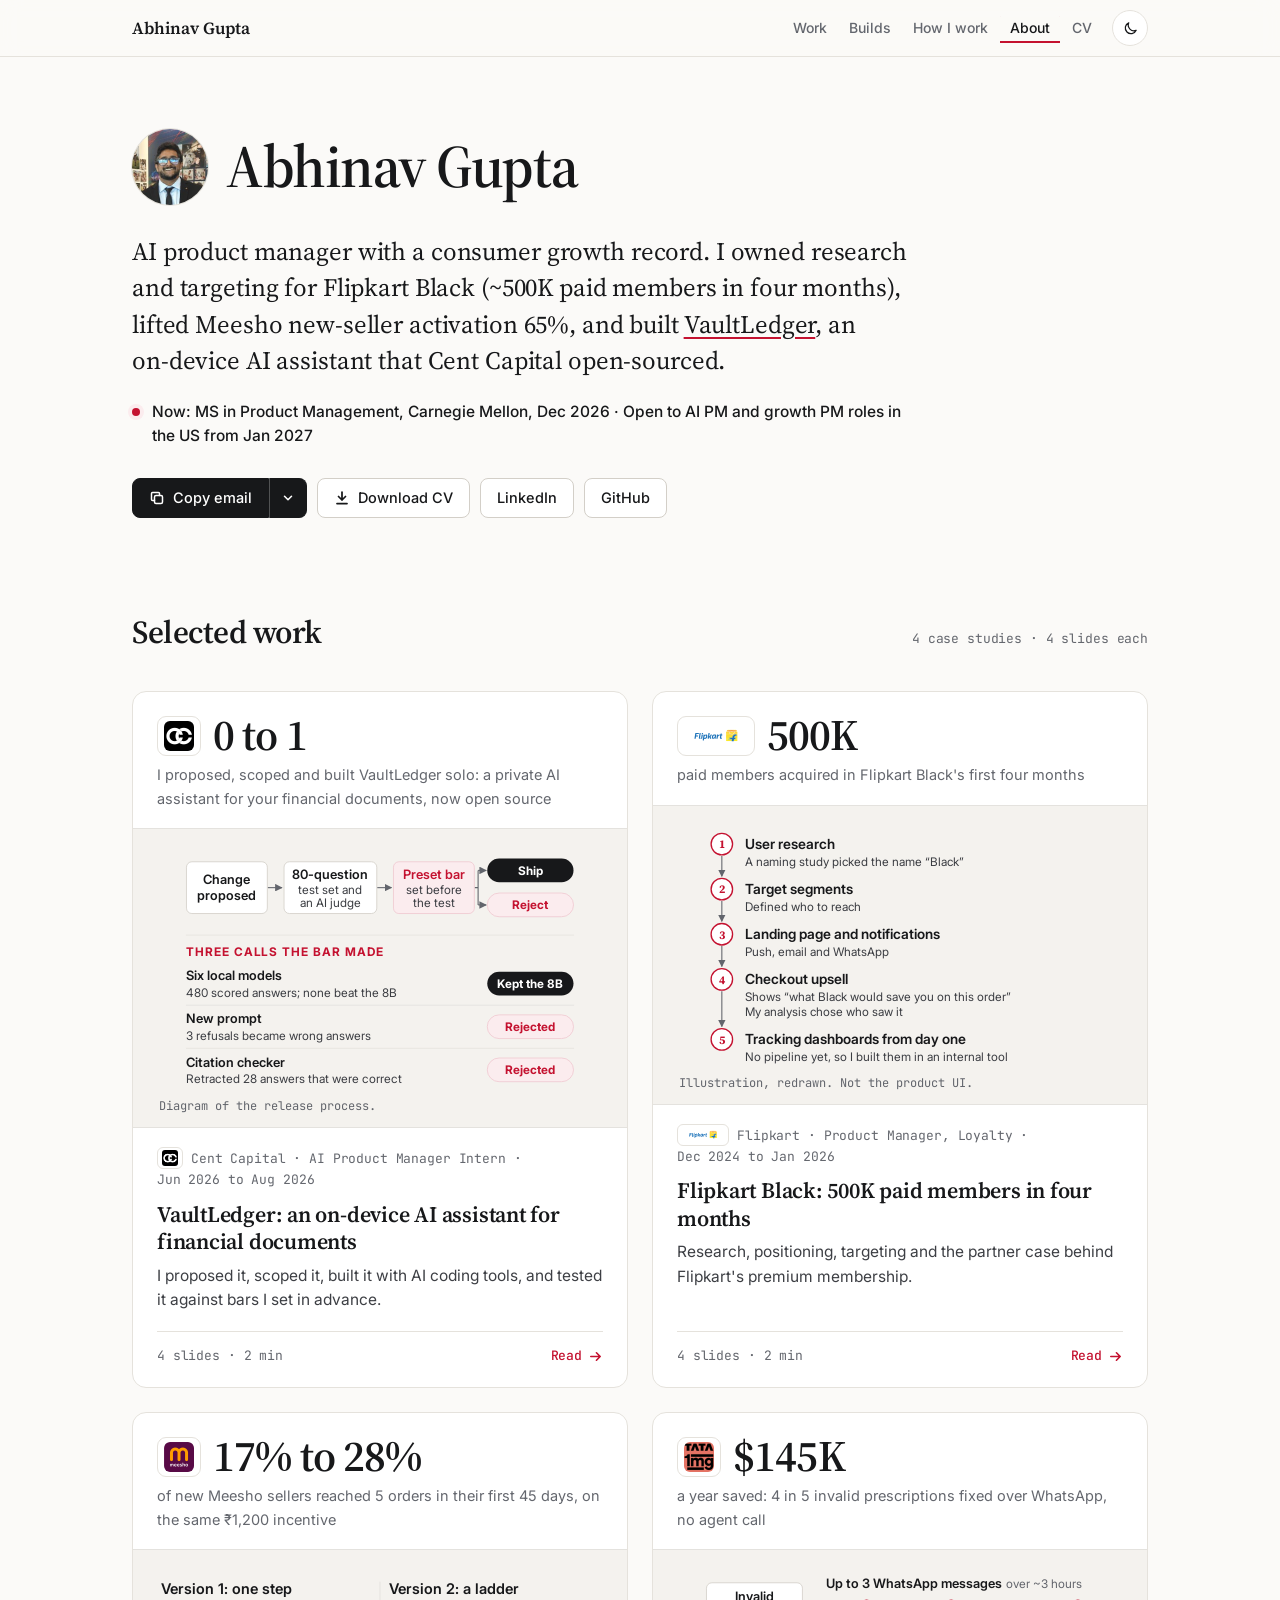
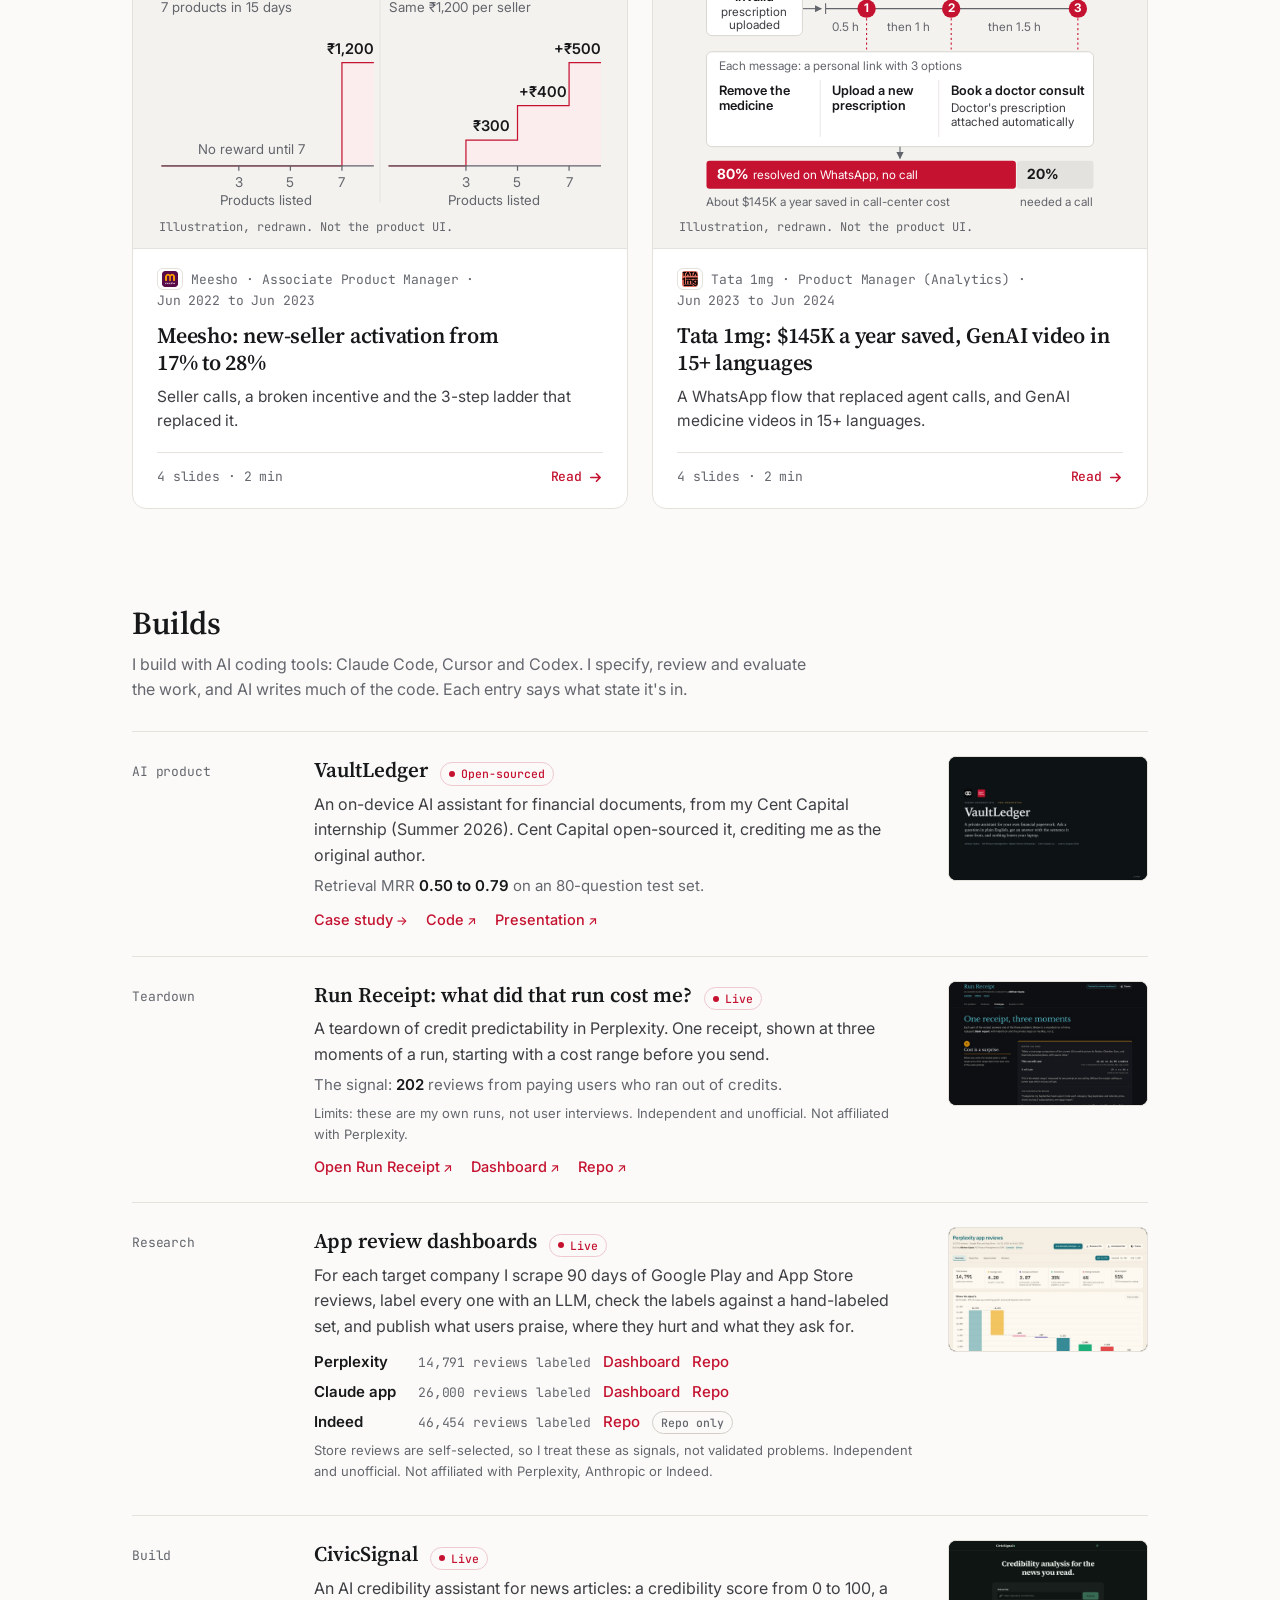
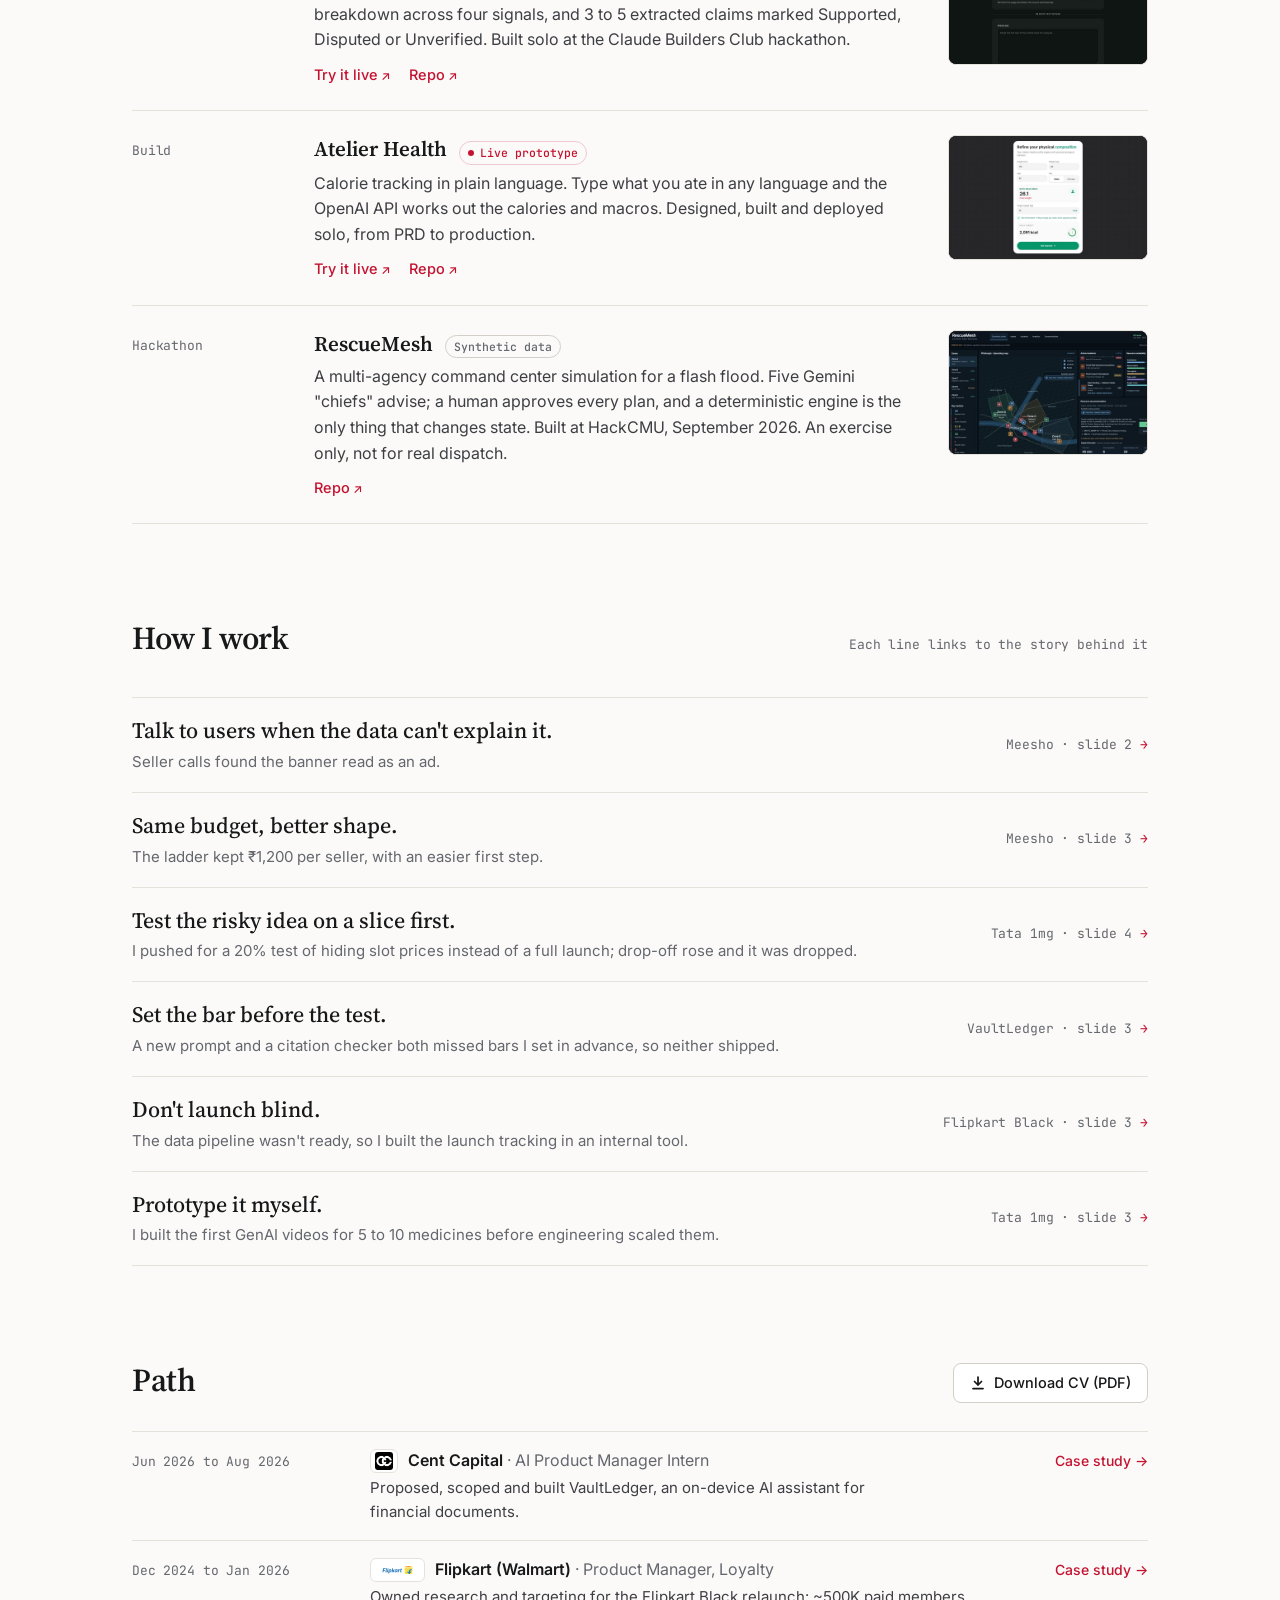
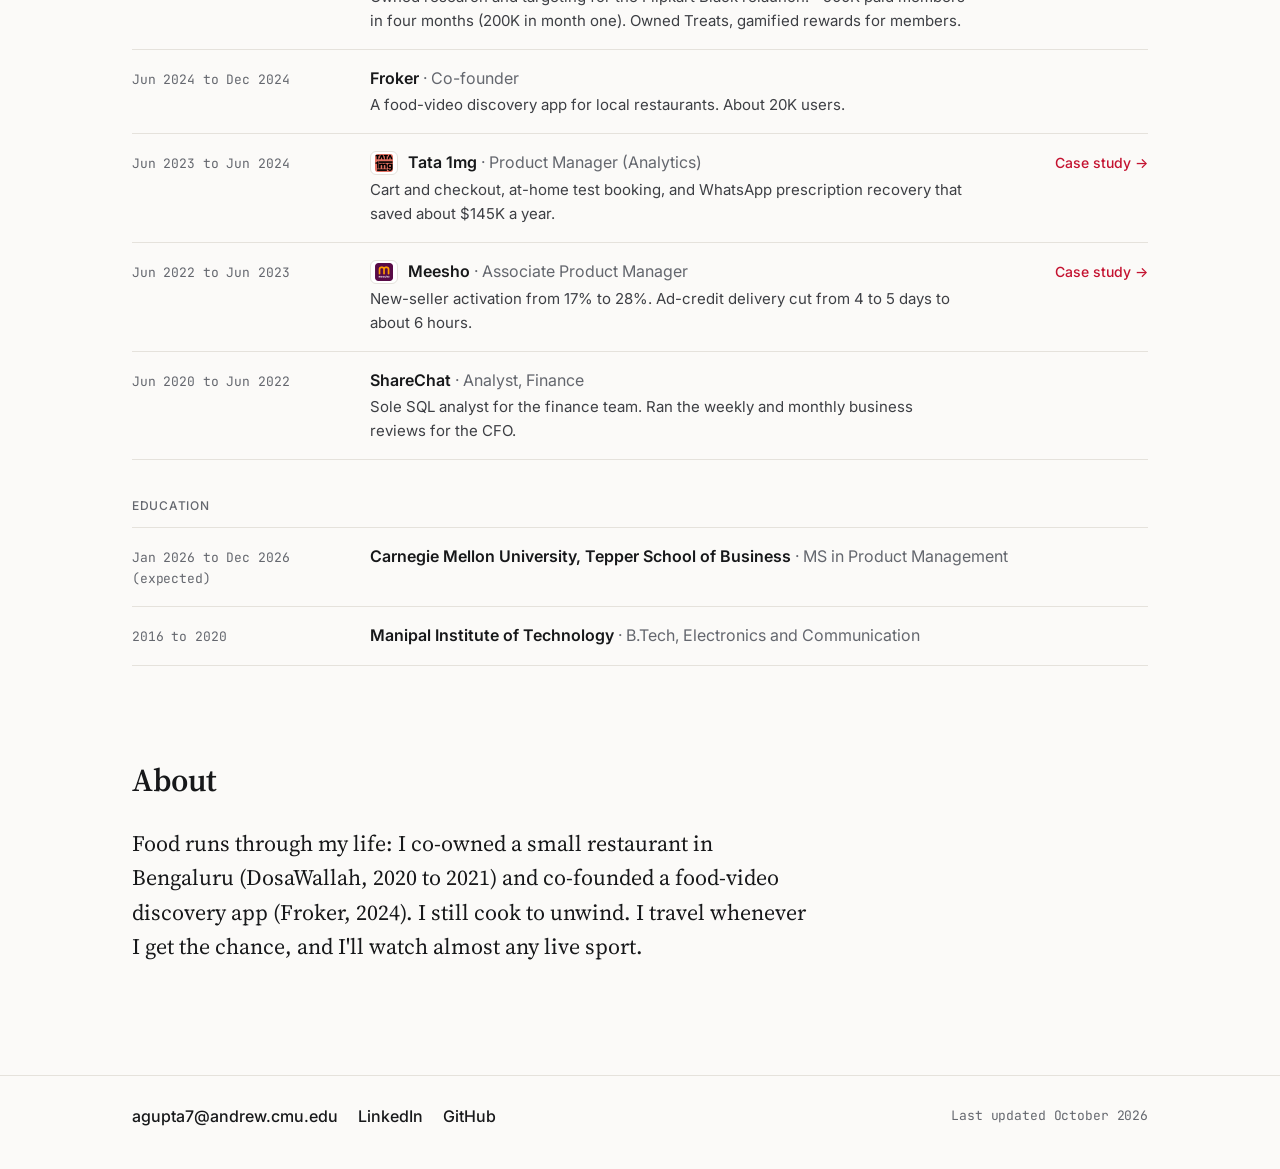
==== commit 2a1622c1: "Home cards: Flipkart and VaultLedger headline hooks Co-Authored-By: Claude Fable 5.1 <noreply@anthro" ====
--- a/index.html
+++ b/index.html
@@ -77,7 +77,7 @@
         </div>
         <div class="work-grid">
           <article class="work-card" id="case-vaultledger">
-            <p class="work-stat"><span class="stat-top"><span class="logo-stat square"><img src="assets/logos/cent-capital.png" alt="" loading="lazy"></span><span class="n">0.50 to 0.79</span></span> <span class="l">how high VaultLedger ranks the right source, with the bar set before every change</span></p>
+            <p class="work-stat"><span class="stat-top"><span class="logo-stat square"><img src="assets/logos/cent-capital.png" alt="" loading="lazy"></span><span class="n">0 to 1</span></span> <span class="l">I proposed, scoped and built VaultLedger solo: a private AI assistant for your financial documents, now open source</span></p>
             <div class="fig">
               <svg xmlns="http://www.w3.org/2000/svg" class="dg" viewBox="0 0 720 446" width="100%" aria-hidden="true" focusable="false" style="display:block;max-width:100%;height:auto">
 <style>
@@ -151,7 +151,7 @@
             </div>
           </article>
           <article class="work-card" id="case-black">
-            <p class="work-stat"><span class="stat-top"><span class="logo-stat wide"><img src="assets/logos/flipkart.svg" alt="" loading="lazy"></span><span class="n">500K</span></span> <span class="l">shoppers paid for a Flipkart Black membership in its first four months</span></p>
+            <p class="work-stat"><span class="stat-top"><span class="logo-stat wide"><img src="assets/logos/flipkart.svg" alt="" loading="lazy"></span><span class="n">500K</span></span> <span class="l">paid members acquired in Flipkart Black's first four months</span></p>
             <div class="fig">
               <svg xmlns="http://www.w3.org/2000/svg" class="dg" viewBox="0 0 720 448" width="100%" aria-hidden="true" focusable="false" style="display:block;max-width:100%;height:auto">
 <style>
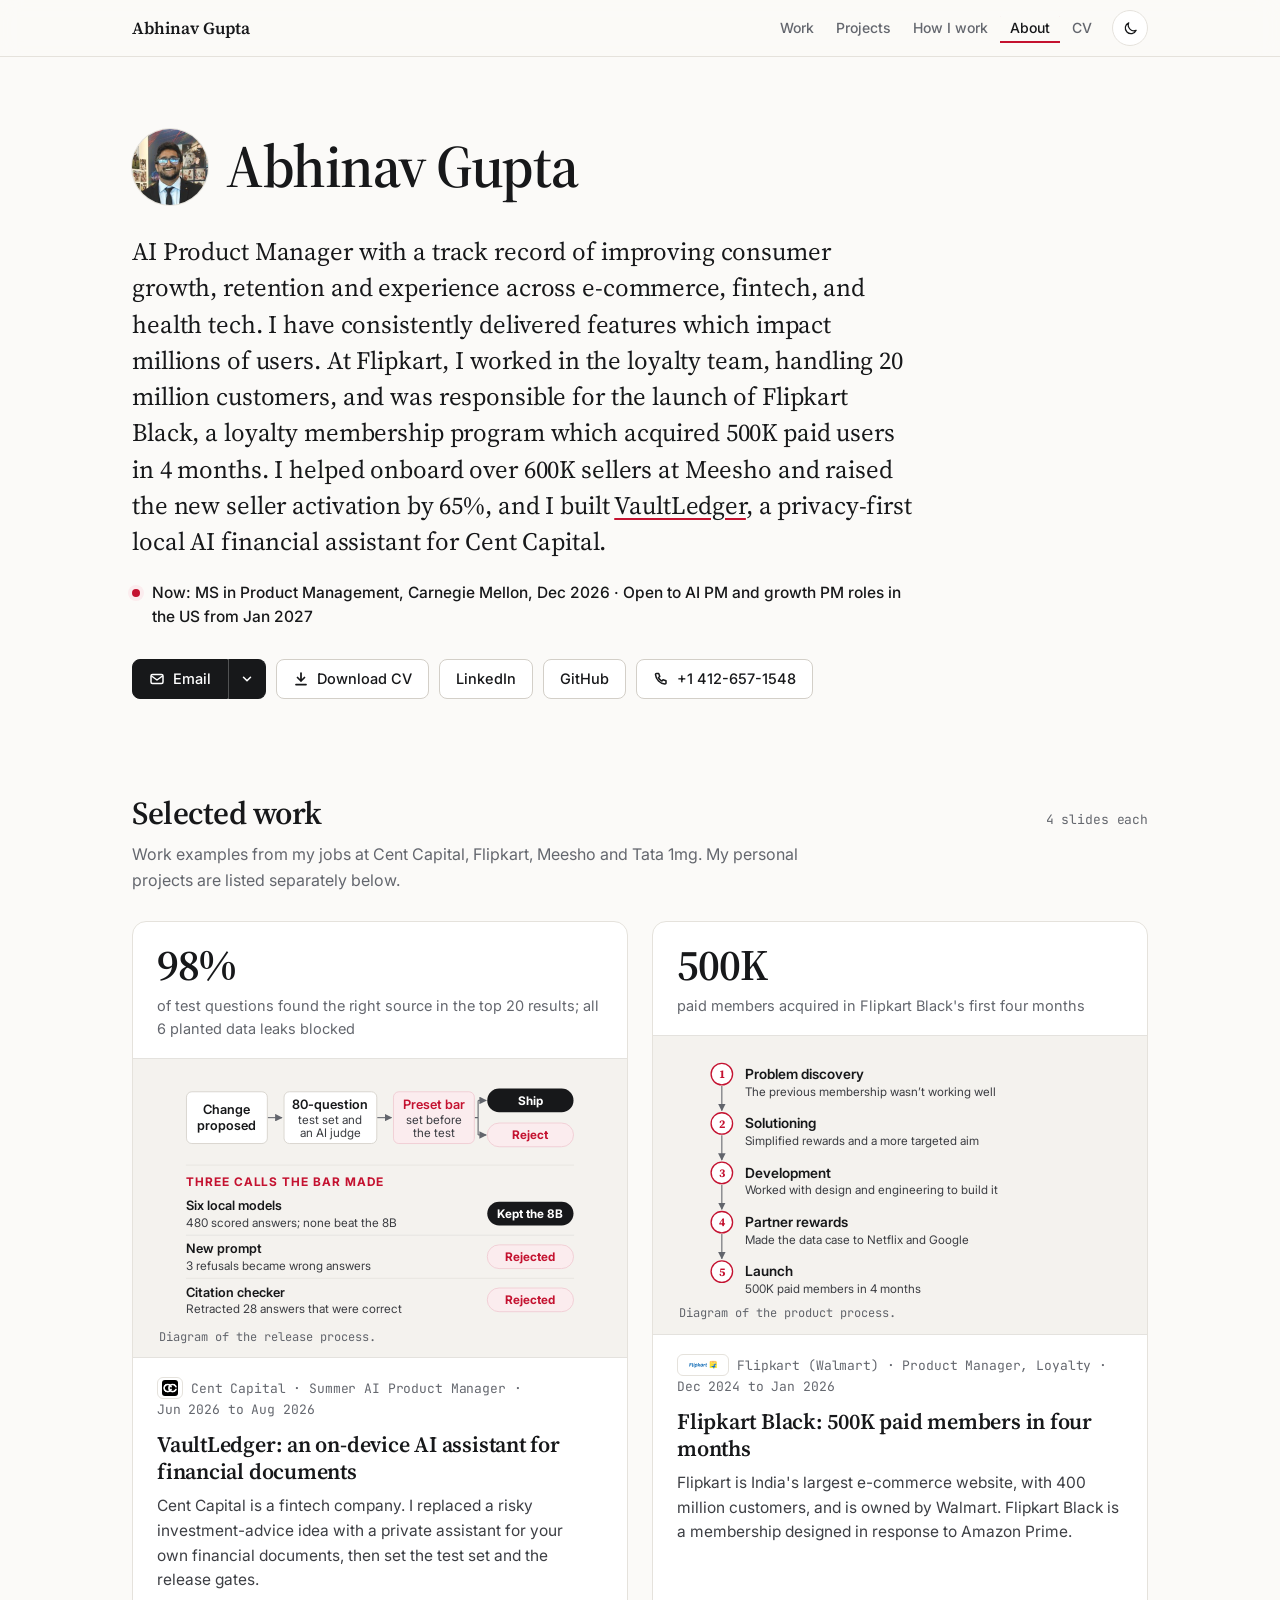
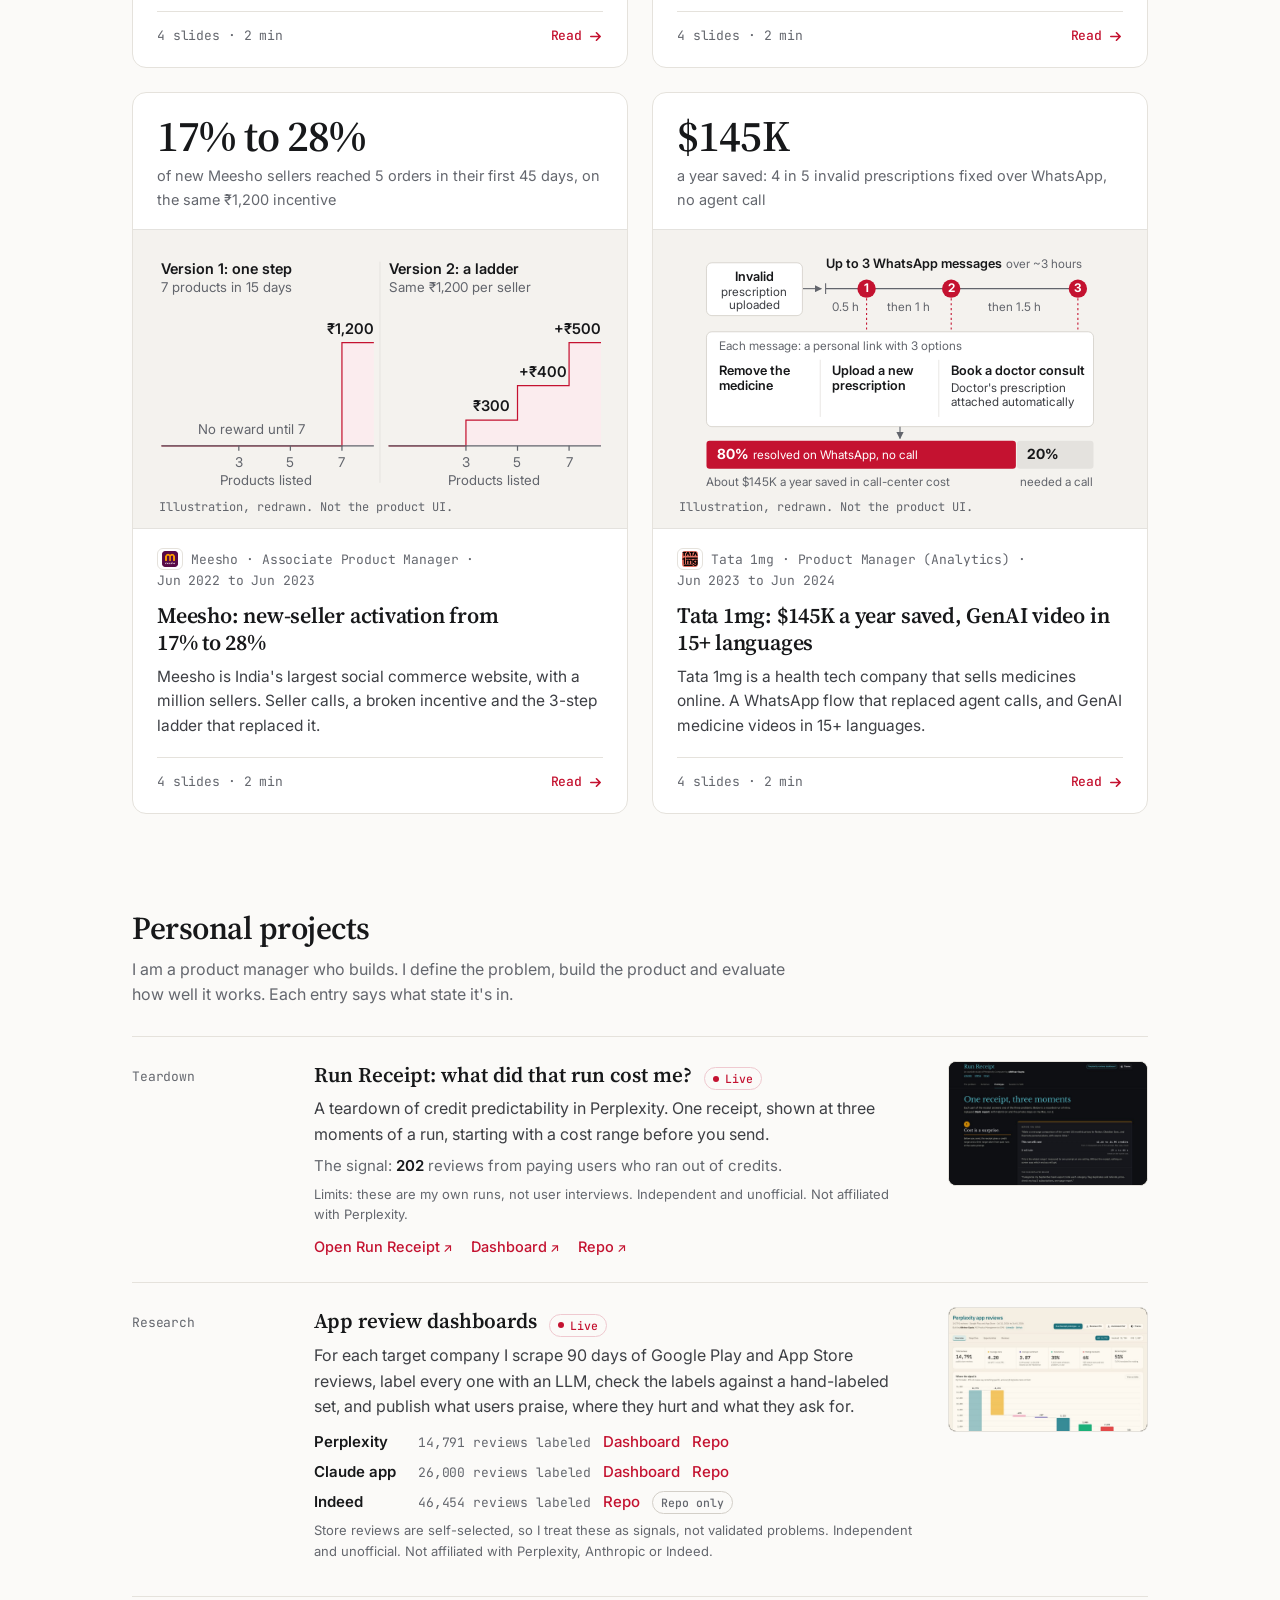
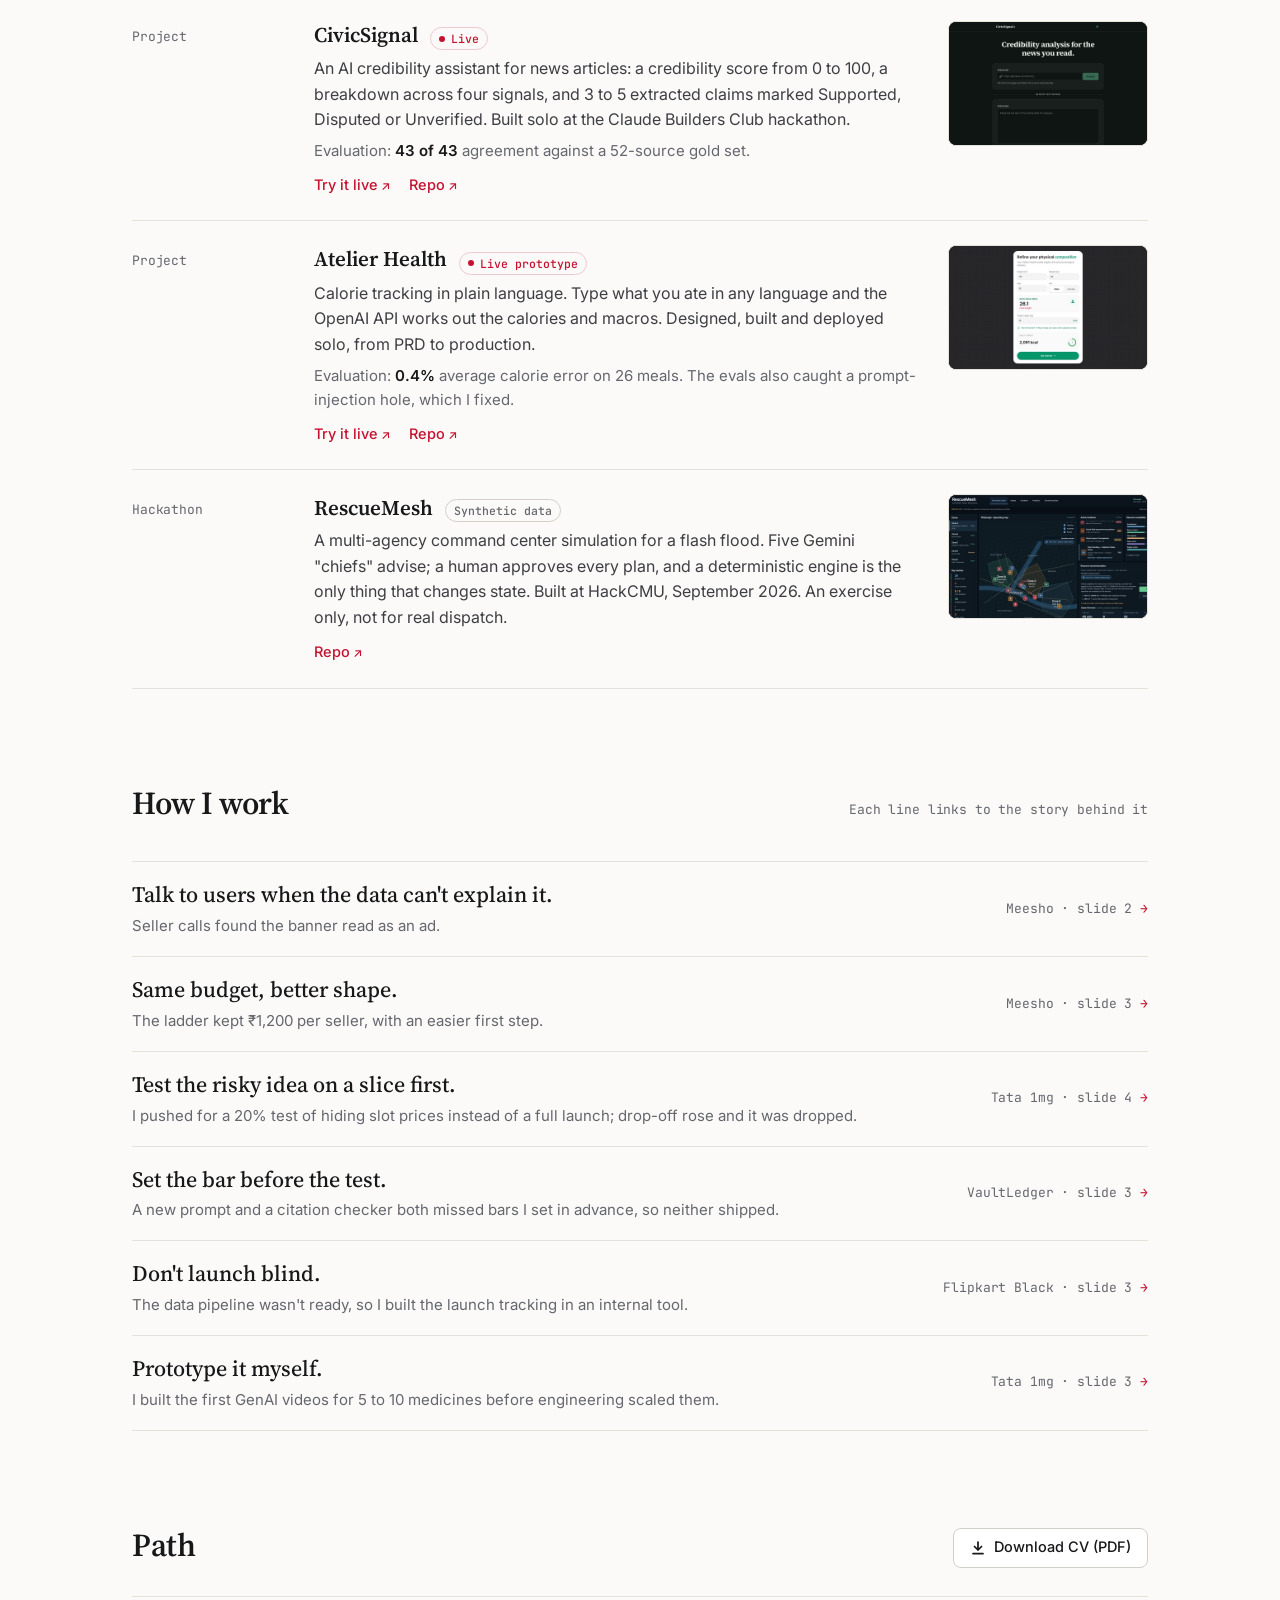
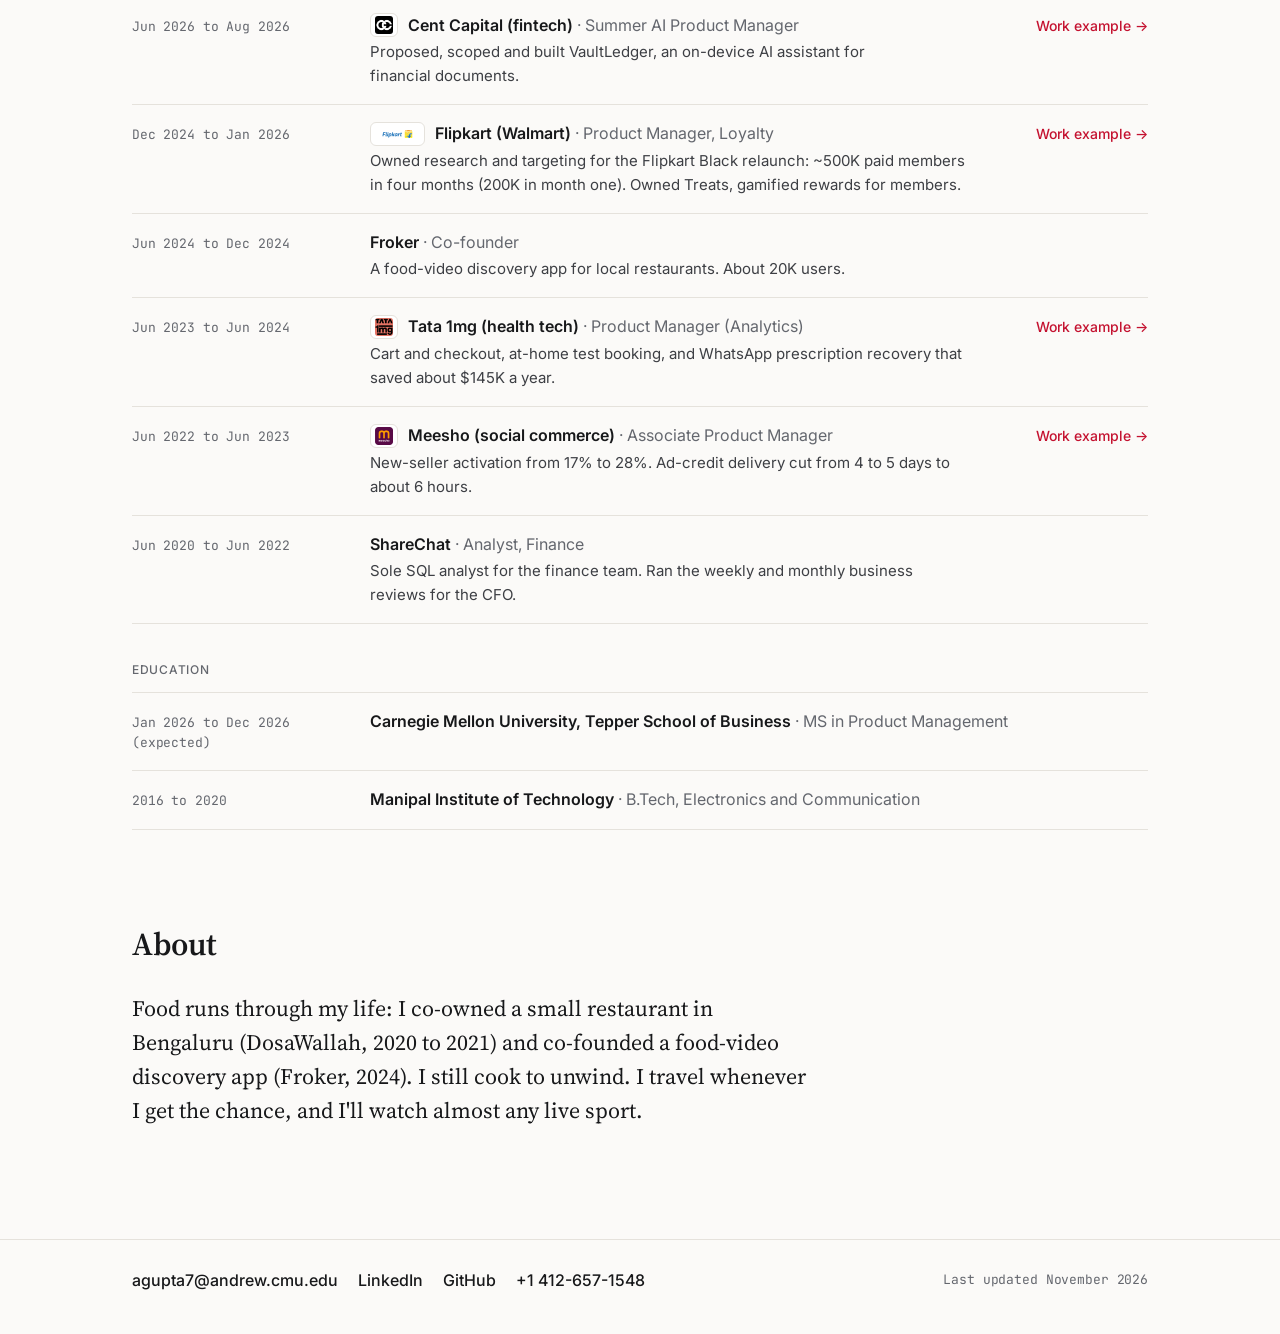
==== commit e65f2fc2: "Home page: new description, work examples, personal projects, PM view of Flipkart Black, Email and p" ====
--- a/index.html
+++ b/index.html
@@ -4,9 +4,9 @@
   <meta charset="utf-8">
   <meta name="viewport" content="width=device-width, initial-scale=1">
   <title>Abhinav Gupta | AI and growth product manager</title>
-  <meta name="description" content="Abhinav Gupta, AI product manager with a consumer growth record. Case studies from Flipkart Black, Meesho, Tata 1mg and VaultLedger. MS in Product Management, Carnegie Mellon, December 2026.">
+  <meta name="description" content="Abhinav Gupta, AI Product Manager with a track record of improving consumer growth, retention and experience across e-commerce, fintech and health tech. Work examples from Cent Capital, Flipkart, Meesho and Tata 1mg.">
   <meta property="og:title" content="Abhinav Gupta | AI and growth product manager">
-  <meta property="og:description" content="Abhinav Gupta, AI product manager with a consumer growth record. Case studies from Flipkart Black, Meesho, Tata 1mg and VaultLedger. MS in Product Management, Carnegie Mellon, December 2026.">
+  <meta property="og:description" content="Abhinav Gupta, AI Product Manager with a track record of improving consumer growth, retention and experience across e-commerce, fintech and health tech. Work examples from Cent Capital, Flipkart, Meesho and Tata 1mg.">
   <meta property="og:type" content="website">
   <meta property="og:url" content="https://abhinavgupta0809.github.io/">
   <meta property="og:image" content="https://abhinavgupta0809.github.io/assets/og-image.png">
@@ -20,7 +20,7 @@
   <link rel="preconnect" href="https://fonts.googleapis.com">
   <link rel="preconnect" href="https://fonts.gstatic.com" crossorigin>
   <link href="https://fonts.googleapis.com/css2?family=Inter:wght@400;500;600;700&family=JetBrains+Mono:wght@400;500&family=Source+Serif+4:opsz,wght@8..60,400;8..60,500;8..60,600;8..60,700&display=swap" rel="stylesheet">
-  <link rel="stylesheet" href="styles.css">
+  <link rel="stylesheet" href="styles.css?v=20261031b">
 </head>
 <body id="top">
   <a class="skip" href="#main">Skip to content</a>
@@ -31,7 +31,7 @@
       <div class="nav-right">
         <ul class="nav-links">
           <li><a href="#work">Work</a></li>
-          <li><a href="#builds">Builds</a></li>
+          <li><a href="#projects">Projects</a></li>
           <li><a href="#how">How I work</a></li>
           <li><a href="#about">About</a></li>
           <li><a href="#path">CV</a></li>
@@ -47,11 +47,11 @@
         <div class="avatar"><img src="assets/abhinav-avatar.jpg" alt="Abhinav Gupta" width="240" height="240"></div>
         <h1>Abhinav Gupta</h1>
       </div>
-      <p class="hero-lede">AI product manager with a consumer growth record. I owned research and targeting for Flipkart Black (~500K paid members in four months), lifted Meesho new-seller activation 65%, and built <a href="vaultledger/">VaultLedger</a>, an <span class="nw">on-device</span> AI assistant that Cent Capital <span class="nw">open-sourced</span>.</p>
+      <p class="hero-lede">AI Product Manager with a track record of improving consumer growth, retention and experience across e-commerce, fintech, and health tech. I have consistently delivered features which impact millions of users. At Flipkart, I worked in the loyalty team, handling 20 million customers, and was responsible for the launch of Flipkart Black, a loyalty membership program which acquired 500K paid users in 4 months. I helped onboard over 600K sellers at Meesho and raised the new seller activation by 65%, and I built <a href="vaultledger/">VaultLedger</a>, a privacy-first local AI financial assistant for Cent Capital.</p>
       <p class="now"><span class="now-dot" aria-hidden="true"></span><span>Now: MS in Product Management, Carnegie Mellon, Dec 2026 · Open to AI PM and growth PM roles in the US from Jan 2027</span></p>
       <div class="actions">
         <div class="split-btn">
-            <button class="btn btn-solid" type="button" data-copy-email><svg viewBox="0 0 16 16" fill="none" stroke="currentColor" stroke-width="1.5" stroke-linecap="round" stroke-linejoin="round" aria-hidden="true"><rect x="5.5" y="5.5" width="8" height="8" rx="1.5"/><path d="M10.5 5.5v-2a1 1 0 0 0-1-1h-6a1 1 0 0 0-1 1v6a1 1 0 0 0 1 1h2"/></svg><span class="label">Copy email</span></button>
+            <a class="btn btn-solid" href="mailto:agupta7@andrew.cmu.edu"><svg viewBox="0 0 16 16" fill="none" stroke="currentColor" stroke-width="1.5" stroke-linecap="round" stroke-linejoin="round" aria-hidden="true"><rect x="2" y="3.5" width="12" height="9" rx="1.5"/><path d="m2.5 5 5.5 4 5.5-4"/></svg>Email</a>
             <button class="btn btn-solid more" type="button" aria-haspopup="true" aria-expanded="false" aria-controls="email-menu-hero" aria-label="More ways to email"><svg viewBox="0 0 16 16" fill="none" stroke="currentColor" stroke-width="1.75" stroke-linecap="round" stroke-linejoin="round" aria-hidden="true"><path d="m4 6 4 4 4-4"/></svg></button>
             <div class="email-menu" id="email-menu-hero" hidden>
               <p class="email-addr">agupta7@andrew.cmu.edu</p>
@@ -63,6 +63,7 @@
         <a class="btn" href="assets/Abhinav-Gupta-CV.pdf" download><svg viewBox="0 0 16 16" fill="none" stroke="currentColor" stroke-width="1.75" stroke-linecap="round" stroke-linejoin="round" aria-hidden="true"><path d="M8 2v8M4.5 6.5 8 10l3.5-3.5M3 13.5h10"/></svg>Download CV</a>
         <a class="btn" href="https://linkedin.com/in/abhinavgupta0809" target="_blank" rel="noopener">LinkedIn</a>
         <a class="btn" href="https://github.com/abhinavgupta0809" target="_blank" rel="noopener">GitHub</a>
+        <a class="btn" href="tel:+14126571548"><svg viewBox="0 0 16 16" fill="none" stroke="currentColor" stroke-width="1.5" stroke-linecap="round" stroke-linejoin="round" aria-hidden="true"><path d="M3.5 2.5h2.2l1.1 3-1.4 1.1a8 8 0 0 0 3.5 3.5l1.1-1.4 3 1.1v2.2a1 1 0 0 1-1.1 1A10.5 10.5 0 0 1 2.5 3.6a1 1 0 0 1 1-1.1z"/></svg>+1 412-657-1548</a>
       </div>
     </div>
   </header>
@@ -72,12 +73,15 @@
       <span class="alias" id="pm" aria-hidden="true"></span>
       <div class="wrap">
         <div class="section-head">
-          <h2 id="work-title">Selected work</h2>
-          <p class="mono">4 case studies · 4 slides each</p>
+          <div>
+            <h2 id="work-title">Selected work</h2>
+            <p class="lead">Work examples from my jobs at Cent Capital, Flipkart, Meesho and Tata 1mg. My personal projects are listed separately below.</p>
+          </div>
+          <p class="mono">4 slides each</p>
         </div>
         <div class="work-grid">
-          <article class="work-card" id="case-vaultledger">
-            <p class="work-stat"><span class="stat-top"><span class="logo-stat square"><img src="assets/logos/cent-capital.png" alt="" loading="lazy"></span><span class="n">0 to 1</span></span> <span class="l">I proposed, scoped and built VaultLedger solo: a private AI assistant for your financial documents, now open source</span></p>
+          <article class="work-card" id="case-vaultledger"><span class="alias" id="b-vaultledger" aria-hidden="true"></span>
+            <p class="work-stat"><span class="stat-top"><span class="n">98%</span></span> <span class="l">of test questions found the right source in the top 20 results; all 6 planted data leaks blocked</span></p>
             <div class="fig">
               <svg xmlns="http://www.w3.org/2000/svg" class="dg" viewBox="0 0 720 446" width="100%" aria-hidden="true" focusable="false" style="display:block;max-width:100%;height:auto">
 <style>
@@ -144,14 +148,14 @@
               <p class="fig-note">Diagram of the release process.</p>
             </div>
             <div class="work-body">
-              <p class="work-meta mono"><span class="logo-sm square"><img src="assets/logos/cent-capital.png" alt="" loading="lazy"></span>Cent Capital · AI Product Manager Intern · <span class='nw'>Jun 2026 to Aug 2026</span></p>
+              <p class="work-meta mono"><span class="logo-sm square"><img src="assets/logos/cent-capital.png" alt="" loading="lazy"></span>Cent Capital · Summer AI Product Manager · <span class='nw'>Jun 2026 to Aug 2026</span></p>
               <h3><a href="vaultledger/">VaultLedger: an <span class="nw">on-device</span> AI assistant for financial documents</a></h3>
-              <p class="hook">I proposed it, scoped it, built it with AI coding tools, and tested it against bars I set in advance.</p>
+              <p class="hook">Cent Capital is a fintech company. I replaced a risky investment-advice idea with a private assistant for your own financial documents, then set the test set and the release gates.</p>
               <p class="work-foot mono"><span>4 slides · 2 min</span><span class="go" aria-hidden="true">Read <svg viewBox="0 0 16 16" fill="none" stroke="currentColor" stroke-width="1.75" stroke-linecap="round" stroke-linejoin="round" aria-hidden="true"><path d="M3 8h10M9 4l4 4-4 4"/></svg></span></p>
             </div>
           </article>
           <article class="work-card" id="case-black">
-            <p class="work-stat"><span class="stat-top"><span class="logo-stat wide"><img src="assets/logos/flipkart.svg" alt="" loading="lazy"></span><span class="n">500K</span></span> <span class="l">paid members acquired in Flipkart Black's first four months</span></p>
+            <p class="work-stat"><span class="stat-top"><span class="n">500K</span></span> <span class="l">paid members acquired in Flipkart Black's first four months</span></p>
             <div class="fig">
               <svg xmlns="http://www.w3.org/2000/svg" class="dg" viewBox="0 0 720 448" width="100%" aria-hidden="true" focusable="false" style="display:block;max-width:100%;height:auto">
 <style>
@@ -178,43 +182,42 @@
 .dg .ah{fill:var(--muted,#62656c)}
 </style>
 <defs><marker id="fg-a" viewBox="0 0 10 10" refX="9" refY="5" markerWidth="7" markerHeight="7" orient="auto-start-reverse"><path class="ah" d="M0 0 10 5 0 10z"/></marker></defs>
-<path class="ln" d="M28 52 V90" marker-end="url(#fg-a)"/>
-<path class="ln" d="M28 136 V174" marker-end="url(#fg-a)"/>
-<path class="ln" d="M28 220 V258" marker-end="url(#fg-a)"/>
-<path class="ln" d="M28 304 V370" marker-end="url(#fg-a)"/>
+<path class="ln" d="M28 52 V98" marker-end="url(#fg-a)"/>
+<path class="ln" d="M28 144 V190" marker-end="url(#fg-a)"/>
+<path class="ln" d="M28 236 V282" marker-end="url(#fg-a)"/>
+<path class="ln" d="M28 328 V374" marker-end="url(#fg-a)"/>
 <circle class="dot" cx="28" cy="30" r="20"/>
 <text class="num r" x="28" y="38" font-size="22" text-anchor="middle">1</text>
-<circle class="dot" cx="28" cy="114" r="20"/>
-<text class="num r" x="28" y="122" font-size="22" text-anchor="middle">2</text>
-<circle class="dot" cx="28" cy="198" r="20"/>
-<text class="num r" x="28" y="206" font-size="22" text-anchor="middle">3</text>
-<circle class="dot" cx="28" cy="282" r="20"/>
-<text class="num r" x="28" y="290" font-size="22" text-anchor="middle">4</text>
-<circle class="dot" cx="28" cy="394" r="20"/>
-<text class="num r" x="28" y="402" font-size="22" text-anchor="middle">5</text>
-<text class="h2" x="72" y="39">User research</text>
-<text class="b" x="72" y="70">A naming study picked the name “Black”</text>
-<text class="h2" x="72" y="123">Target segments</text>
-<text class="b" x="72" y="154">Defined who to reach</text>
-<text class="h2" x="72" y="207">Landing page and notifications</text>
-<text class="b" x="72" y="238">Push, email and WhatsApp</text>
-<text class="h2" x="72" y="291">Checkout upsell</text>
-<text class="b" x="72" y="322">Shows “what Black would save you on this order”</text>
-<text class="b" x="72" y="350">My analysis chose who saw it</text>
-<text class="h2" x="72" y="403">Tracking dashboards from day one</text>
-<text class="b" x="72" y="434">No pipeline yet, so I built them in an internal tool</text>
+<circle class="dot" cx="28" cy="122" r="20"/>
+<text class="num r" x="28" y="130" font-size="22" text-anchor="middle">2</text>
+<circle class="dot" cx="28" cy="214" r="20"/>
+<text class="num r" x="28" y="222" font-size="22" text-anchor="middle">3</text>
+<circle class="dot" cx="28" cy="306" r="20"/>
+<text class="num r" x="28" y="314" font-size="22" text-anchor="middle">4</text>
+<circle class="dot" cx="28" cy="398" r="20"/>
+<text class="num r" x="28" y="406" font-size="22" text-anchor="middle">5</text>
+<text class="h2" x="72" y="39">Problem discovery</text>
+<text class="b" x="72" y="70">The previous membership wasn&#8217;t working well</text>
+<text class="h2" x="72" y="131">Solutioning</text>
+<text class="b" x="72" y="162">Simplified rewards and a more targeted aim</text>
+<text class="h2" x="72" y="223">Development</text>
+<text class="b" x="72" y="254">Worked with design and engineering to build it</text>
+<text class="h2" x="72" y="315">Partner rewards</text>
+<text class="b" x="72" y="346">Made the data case to Netflix and Google</text>
+<text class="h2" x="72" y="407">Launch</text>
+<text class="b" x="72" y="438">500K paid members in 4 months</text>
 </svg>
-              <p class="fig-note">Illustration, redrawn. Not the product UI.</p>
+              <p class="fig-note">Diagram of the product process.</p>
             </div>
             <div class="work-body">
-              <p class="work-meta mono"><span class="logo-sm wide"><img src="assets/logos/flipkart.svg" alt="" loading="lazy"></span>Flipkart · Product Manager, Loyalty · <span class='nw'>Dec 2024 to Jan 2026</span></p>
+              <p class="work-meta mono"><span class="logo-sm wide"><img src="assets/logos/flipkart.svg" alt="" loading="lazy"></span>Flipkart (Walmart) · Product Manager, Loyalty · <span class='nw'>Dec 2024 to Jan 2026</span></p>
               <h3><a href="flipkart-black/">Flipkart Black: 500K paid members in four months</a></h3>
-              <p class="hook">Research, positioning, targeting and the partner case behind Flipkart's premium membership.</p>
+              <p class="hook">Flipkart is India's largest e-commerce website, with 400 million customers, and is owned by Walmart. Flipkart Black is a membership designed in response to Amazon Prime.</p>
               <p class="work-foot mono"><span>4 slides · 2 min</span><span class="go" aria-hidden="true">Read <svg viewBox="0 0 16 16" fill="none" stroke="currentColor" stroke-width="1.75" stroke-linecap="round" stroke-linejoin="round" aria-hidden="true"><path d="M3 8h10M9 4l4 4-4 4"/></svg></span></p>
             </div>
           </article>
           <article class="work-card" id="case-meesho">
-            <p class="work-stat"><span class="stat-top"><span class="logo-stat square"><img src="assets/logos/meesho.png" alt="" loading="lazy"></span><span class="n"><span class="nw">17% to 28%</span></span></span> <span class="l">of new Meesho sellers reached 5 orders in their first 45 days, on the same ₹1,200 incentive</span></p>
+            <p class="work-stat"><span class="stat-top"><span class="n"><span class="nw">17% to 28%</span></span></span> <span class="l">of new Meesho sellers reached 5 orders in their first 45 days, on the same ₹1,200 incentive</span></p>
             <div class="fig">
               <svg xmlns="http://www.w3.org/2000/svg" class="dg" viewBox="0 0 720 380" width="100%" aria-hidden="true" focusable="false" style="display:block;max-width:100%;height:auto">
 <style>
@@ -277,12 +280,12 @@
             <div class="work-body">
               <p class="work-meta mono"><span class="logo-sm square"><img src="assets/logos/meesho.png" alt="" loading="lazy"></span>Meesho · Associate Product Manager · <span class='nw'>Jun 2022 to Jun 2023</span></p>
               <h3><a href="meesho/">Meesho: new-seller activation from <span class="nw">17% to 28%</span></a></h3>
-              <p class="hook">Seller calls, a broken incentive and the <span class="nw">3-step</span> ladder that replaced it.</p>
+              <p class="hook">Meesho is India's largest social commerce website, with a million sellers. Seller calls, a broken incentive and the <span class="nw">3-step</span> ladder that replaced it.</p>
               <p class="work-foot mono"><span>4 slides · 2 min</span><span class="go" aria-hidden="true">Read <svg viewBox="0 0 16 16" fill="none" stroke="currentColor" stroke-width="1.75" stroke-linecap="round" stroke-linejoin="round" aria-hidden="true"><path d="M3 8h10M9 4l4 4-4 4"/></svg></span></p>
             </div>
           </article>
           <article class="work-card" id="case-1mg">
-            <p class="work-stat"><span class="stat-top"><span class="logo-stat square"><img src="assets/logos/tata-1mg.png" alt="" loading="lazy"></span><span class="n">$145K</span></span> <span class="l">a year saved: 4 in 5 invalid prescriptions fixed over WhatsApp, no agent call</span></p>
+            <p class="work-stat"><span class="stat-top"><span class="n">$145K</span></span> <span class="l">a year saved: 4 in 5 invalid prescriptions fixed over WhatsApp, no agent call</span></p>
             <div class="fig">
               <svg xmlns="http://www.w3.org/2000/svg" class="dg" viewBox="0 0 720 446" width="100%" aria-hidden="true" focusable="false" style="display:block;max-width:100%;height:auto">
 <style>
@@ -351,7 +354,7 @@
             <div class="work-body">
               <p class="work-meta mono"><span class="logo-sm square"><img src="assets/logos/tata-1mg.png" alt="" loading="lazy"></span>Tata 1mg · Product Manager (Analytics) · <span class='nw'>Jun 2023 to Jun 2024</span></p>
               <h3><a href="tata-1mg/">Tata 1mg: $145K a year saved, GenAI video in 15+ languages</a></h3>
-              <p class="hook">A WhatsApp flow that replaced agent calls, and GenAI medicine videos in 15+ languages.</p>
+              <p class="hook">Tata 1mg is a health tech company that sells medicines online. A WhatsApp flow that replaced agent calls, and GenAI medicine videos in 15+ languages.</p>
               <p class="work-foot mono"><span>4 slides · 2 min</span><span class="go" aria-hidden="true">Read <svg viewBox="0 0 16 16" fill="none" stroke="currentColor" stroke-width="1.75" stroke-linecap="round" stroke-linejoin="round" aria-hidden="true"><path d="M3 8h10M9 4l4 4-4 4"/></svg></span></p>
             </div>
           </article>
@@ -359,27 +362,18 @@
       </div>
     </section>
 
-    <section class="section" id="builds" aria-labelledby="builds-title">
+    <section class="section" id="projects" aria-labelledby="projects-title">
+      <span class="alias" id="builds" aria-hidden="true"></span>
       <span class="alias" id="builder" aria-hidden="true"></span>
       <span class="alias" id="other-work" aria-hidden="true"></span>
       <div class="wrap">
         <div class="section-head">
           <div>
-            <h2 id="builds-title">Builds</h2>
-            <p class="lead">I build with AI coding tools: Claude Code, Cursor and Codex. I specify, review and evaluate the work, and AI writes much of the code. Each entry says what state it's in.</p>
+            <h2 id="projects-title">Personal projects</h2>
+            <p class="lead">I am a product manager who builds. I define the problem, build the product and evaluate how well it works. Each entry says what state it's in.</p>
           </div>
         </div>
         <ol class="rows">
-          <li class="row" id="b-vaultledger">
-            <p class="row-when mono">AI product</p>
-            <div class="row-main">
-              <div class="row-top"><h3>VaultLedger</h3><span class="tag live">Open-sourced</span></div>
-              <p>An on-device AI assistant for financial documents, from my Cent Capital internship (Summer 2026). Cent Capital open-sourced it, crediting me as the original author.</p>
-              <p class="stat">Retrieval MRR <strong>0.50 to 0.79</strong> on an 80-question test set.</p>
-              <p class="row-links"><a class=in href="vaultledger/">Case study</a><a href="https://github.com/Cent-Capital/VaultLedger" target=_blank rel=noopener>Code</a><a href="https://abhinavgupta0809.github.io/vaultledger-presentation/" target=_blank rel=noopener>Presentation</a></p>
-            </div>
-            <a class="row-shot" href="https://abhinavgupta0809.github.io/vaultledger-presentation/" tabindex="-1" aria-hidden="true" target=_blank rel=noopener><img src="assets/vault.jpg" alt="" width="960" height="600" loading="lazy"></a>
-          </li>
           <li class="row" id="run-receipt"><span class="alias" id="teardown" aria-hidden="true"></span>
             <p class="row-when mono">Teardown</p>
             <div class="row-main">
@@ -407,19 +401,21 @@
             <a class="row-shot" href="https://perplexity-reviews-site.vercel.app" tabindex="-1" aria-hidden="true" target=_blank rel=noopener><img src="assets/perplexity.jpg" alt="" width="960" height="600" loading="lazy"></a>
           </li>
           <li class="row" id="b-civic">
-            <p class="row-when mono">Build</p>
+            <p class="row-when mono">Project</p>
             <div class="row-main">
               <div class="row-top"><h3>CivicSignal</h3><span class="tag live">Live</span></div>
               <p>An AI credibility assistant for news articles: a credibility score from 0 to 100, a breakdown across four signals, and 3 to 5 extracted claims marked Supported, Disputed or Unverified. Built solo at the Claude Builders Club hackathon.</p>
+              <p class="stat">Evaluation: <strong>43 of 43</strong> agreement against a 52-source gold set.</p>
               <p class="row-links"><a href="https://civic-signal.replit.app" target=_blank rel=noopener>Try it live</a><a href="https://github.com/abhinavgupta0809/civic-signal" target=_blank rel=noopener>Repo</a></p>
             </div>
             <a class="row-shot" href="https://civic-signal.replit.app" tabindex="-1" aria-hidden="true" target=_blank rel=noopener><img src="assets/civic.jpg" alt="" width="960" height="600" loading="lazy"></a>
           </li>
           <li class="row" id="b-atelier">
-            <p class="row-when mono">Build</p>
+            <p class="row-when mono">Project</p>
             <div class="row-main">
               <div class="row-top"><h3>Atelier Health</h3><span class="tag live">Live prototype</span></div>
               <p>Calorie tracking in plain language. Type what you ate in any language and the OpenAI API works out the calories and macros. Designed, built and deployed solo, from PRD to production.</p>
+              <p class="stat">Evaluation: <strong>0.4%</strong> average calorie error on 26 meals. The evals also caught a prompt-injection hole, which I fixed.</p>
               <p class="row-links"><a href="https://calorie-tracker-app-v2.replit.app" target=_blank rel=noopener>Try it live</a><a href="https://github.com/abhinavgupta0809/calorie-tracker-app" target=_blank rel=noopener>Repo</a></p>
             </div>
             <a class="row-shot" href="https://calorie-tracker-app-v2.replit.app" tabindex="-1" aria-hidden="true" target=_blank rel=noopener><img src="assets/atelier.jpg" alt="" width="960" height="600" loading="lazy"></a>
@@ -463,11 +459,11 @@
           <a class="btn" href="assets/Abhinav-Gupta-CV.pdf" download><svg viewBox="0 0 16 16" fill="none" stroke="currentColor" stroke-width="1.75" stroke-linecap="round" stroke-linejoin="round" aria-hidden="true"><path d="M8 2v8M4.5 6.5 8 10l3.5-3.5M3 13.5h10"/></svg>Download CV (PDF)</a>
         </div>
         <ol class="path" aria-label="Work">
-          <li><span class="path-when mono">Jun 2026 to Aug 2026</span><div><p class="path-role"><span class="logo-sm square"><img src="assets/logos/cent-capital.png" alt="" loading="lazy"></span><strong>Cent Capital</strong> <span>· AI Product Manager Intern</span></p><p class="path-note">Proposed, scoped and built VaultLedger, an on-device AI assistant for financial documents.</p></div><a class="path-link" href="vaultledger/">Case study<span class="visually-hidden">: Cent Capital</span></a></li>
-          <li><span class="path-when mono">Dec 2024 to Jan 2026</span><div><p class="path-role"><span class="logo-sm wide"><img src="assets/logos/flipkart.svg" alt="" loading="lazy"></span><strong>Flipkart (Walmart)</strong> <span>· Product Manager, Loyalty</span></p><p class="path-note">Owned research and targeting for the Flipkart Black relaunch: ~500K paid members in four months (200K in month one). Owned Treats, gamified rewards for members.</p></div><a class="path-link" href="flipkart-black/">Case study<span class="visually-hidden">: Flipkart (Walmart)</span></a></li>
+          <li><span class="path-when mono">Jun 2026 to Aug 2026</span><div><p class="path-role"><span class="logo-sm square"><img src="assets/logos/cent-capital.png" alt="" loading="lazy"></span><strong>Cent Capital (fintech)</strong> <span>· Summer AI Product Manager</span></p><p class="path-note">Proposed, scoped and built VaultLedger, an on-device AI assistant for financial documents.</p></div><a class="path-link" href="vaultledger/">Work example<span class="visually-hidden">: Cent Capital (fintech)</span></a></li>
+          <li><span class="path-when mono">Dec 2024 to Jan 2026</span><div><p class="path-role"><span class="logo-sm wide"><img src="assets/logos/flipkart.svg" alt="" loading="lazy"></span><strong>Flipkart (Walmart)</strong> <span>· Product Manager, Loyalty</span></p><p class="path-note">Owned research and targeting for the Flipkart Black relaunch: ~500K paid members in four months (200K in month one). Owned Treats, gamified rewards for members.</p></div><a class="path-link" href="flipkart-black/">Work example<span class="visually-hidden">: Flipkart (Walmart)</span></a></li>
           <li><span class="path-when mono">Jun 2024 to Dec 2024</span><div><p class="path-role"><strong>Froker</strong> <span>· Co-founder</span></p><p class="path-note">A food-video discovery app for local restaurants. About 20K users.</p></div></li>
-          <li><span class="path-when mono">Jun 2023 to Jun 2024</span><div><p class="path-role"><span class="logo-sm square"><img src="assets/logos/tata-1mg.png" alt="" loading="lazy"></span><strong>Tata 1mg</strong> <span>· Product Manager (Analytics)</span></p><p class="path-note">Cart and checkout, at-home test booking, and WhatsApp prescription recovery that saved about $145K a year.</p></div><a class="path-link" href="tata-1mg/">Case study<span class="visually-hidden">: Tata 1mg</span></a></li>
-          <li><span class="path-when mono">Jun 2022 to Jun 2023</span><div><p class="path-role"><span class="logo-sm square"><img src="assets/logos/meesho.png" alt="" loading="lazy"></span><strong>Meesho</strong> <span>· Associate Product Manager</span></p><p class="path-note">New-seller activation from 17% to 28%. Ad-credit delivery cut from 4 to 5 days to about 6 hours.</p></div><a class="path-link" href="meesho/">Case study<span class="visually-hidden">: Meesho</span></a></li>
+          <li><span class="path-when mono">Jun 2023 to Jun 2024</span><div><p class="path-role"><span class="logo-sm square"><img src="assets/logos/tata-1mg.png" alt="" loading="lazy"></span><strong>Tata 1mg (health tech)</strong> <span>· Product Manager (Analytics)</span></p><p class="path-note">Cart and checkout, at-home test booking, and WhatsApp prescription recovery that saved about $145K a year.</p></div><a class="path-link" href="tata-1mg/">Work example<span class="visually-hidden">: Tata 1mg (health tech)</span></a></li>
+          <li><span class="path-when mono">Jun 2022 to Jun 2023</span><div><p class="path-role"><span class="logo-sm square"><img src="assets/logos/meesho.png" alt="" loading="lazy"></span><strong>Meesho (social commerce)</strong> <span>· Associate Product Manager</span></p><p class="path-note">New-seller activation from 17% to 28%. Ad-credit delivery cut from 4 to 5 days to about 6 hours.</p></div><a class="path-link" href="meesho/">Work example<span class="visually-hidden">: Meesho (social commerce)</span></a></li>
           <li><span class="path-when mono">Jun 2020 to Jun 2022</span><div><p class="path-role"><strong>ShareChat</strong> <span>· Analyst, Finance</span></p><p class="path-note">Sole SQL analyst for the finance team. Ran the weekly and monthly business reviews for the CFO.</p></div></li>
         </ol>
         <p class="path-label">Education</p>
@@ -494,8 +490,9 @@
         <li><a href="mailto:agupta7@andrew.cmu.edu">agupta7@andrew.cmu.edu</a></li>
         <li><a href="https://linkedin.com/in/abhinavgupta0809" target="_blank" rel="noopener">LinkedIn</a></li>
         <li><a href="https://github.com/abhinavgupta0809" target="_blank" rel="noopener">GitHub</a></li>
+        <li><a href="tel:+14126571548">+1 412-657-1548</a></li>
       </ul>
-      <p class="mono">Last updated October 2026</p>
+      <p class="mono">Last updated November 2026</p>
     </div>
   </footer>
 
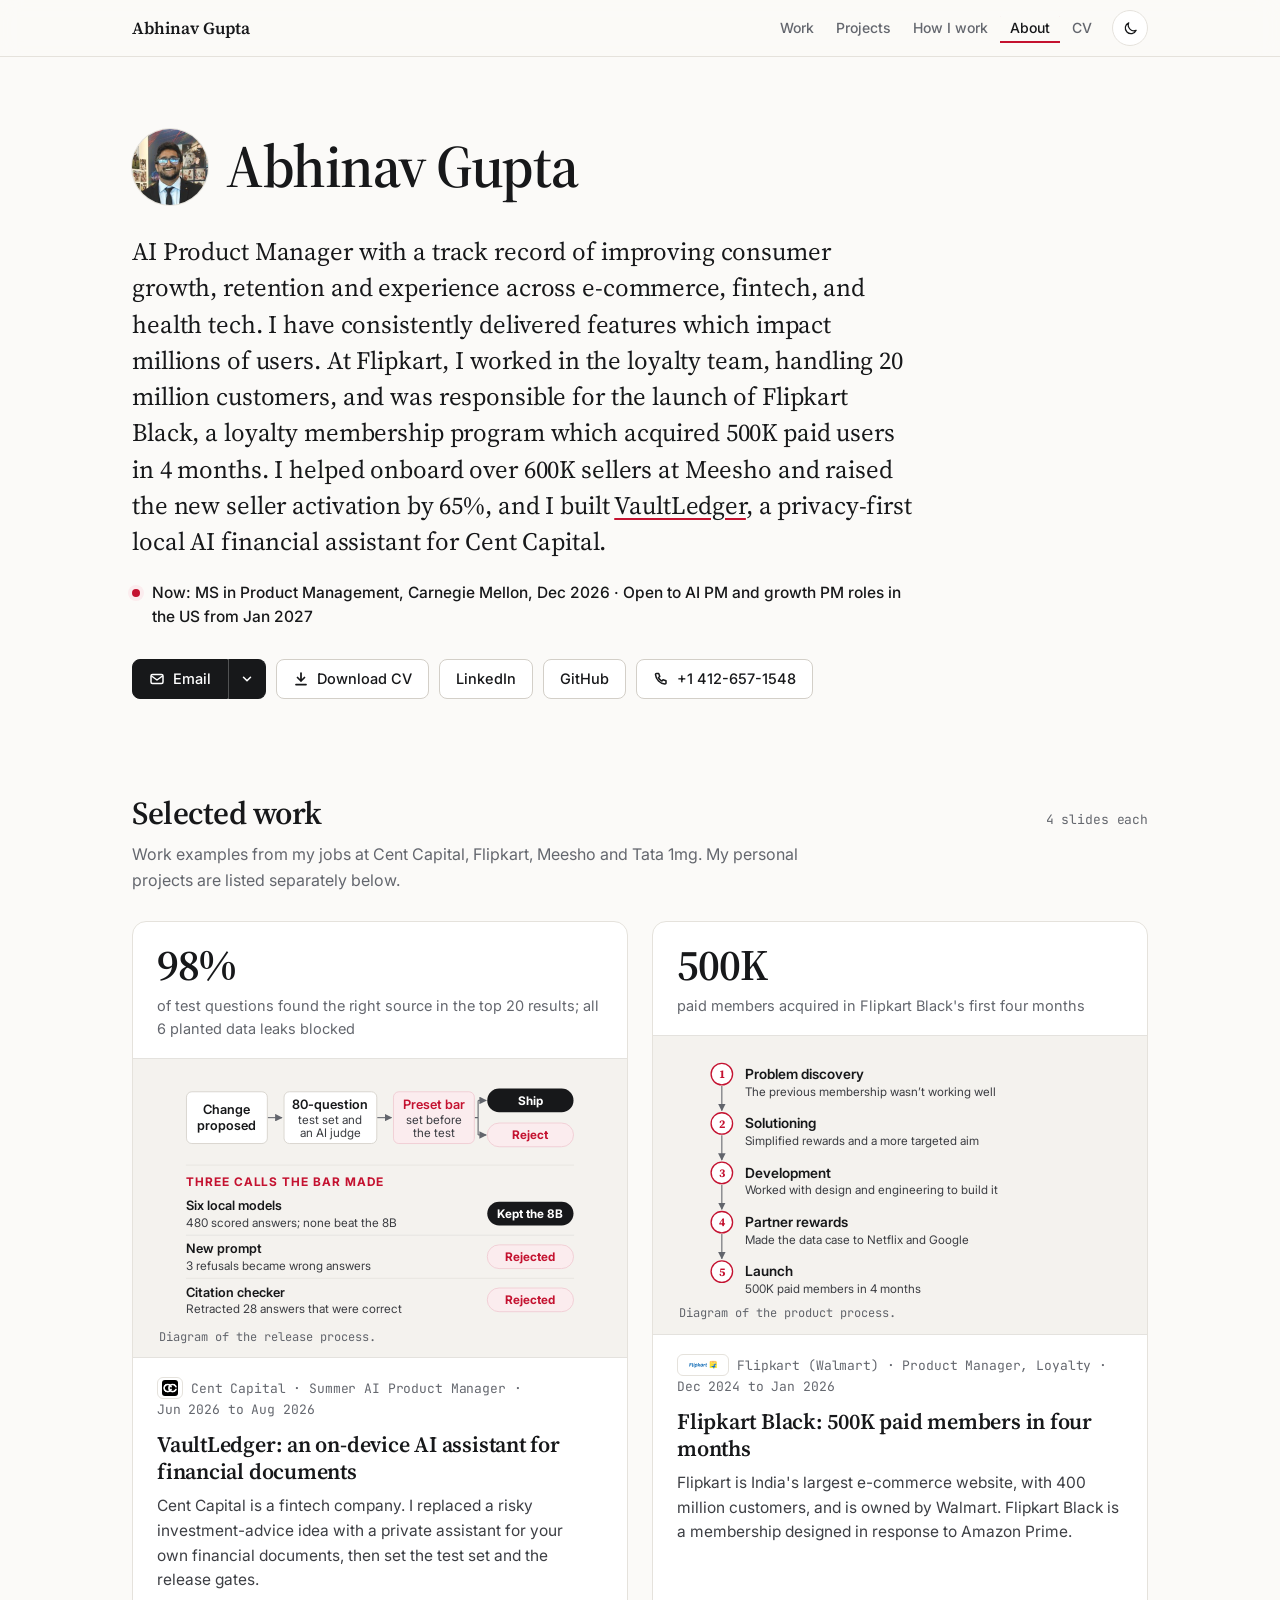
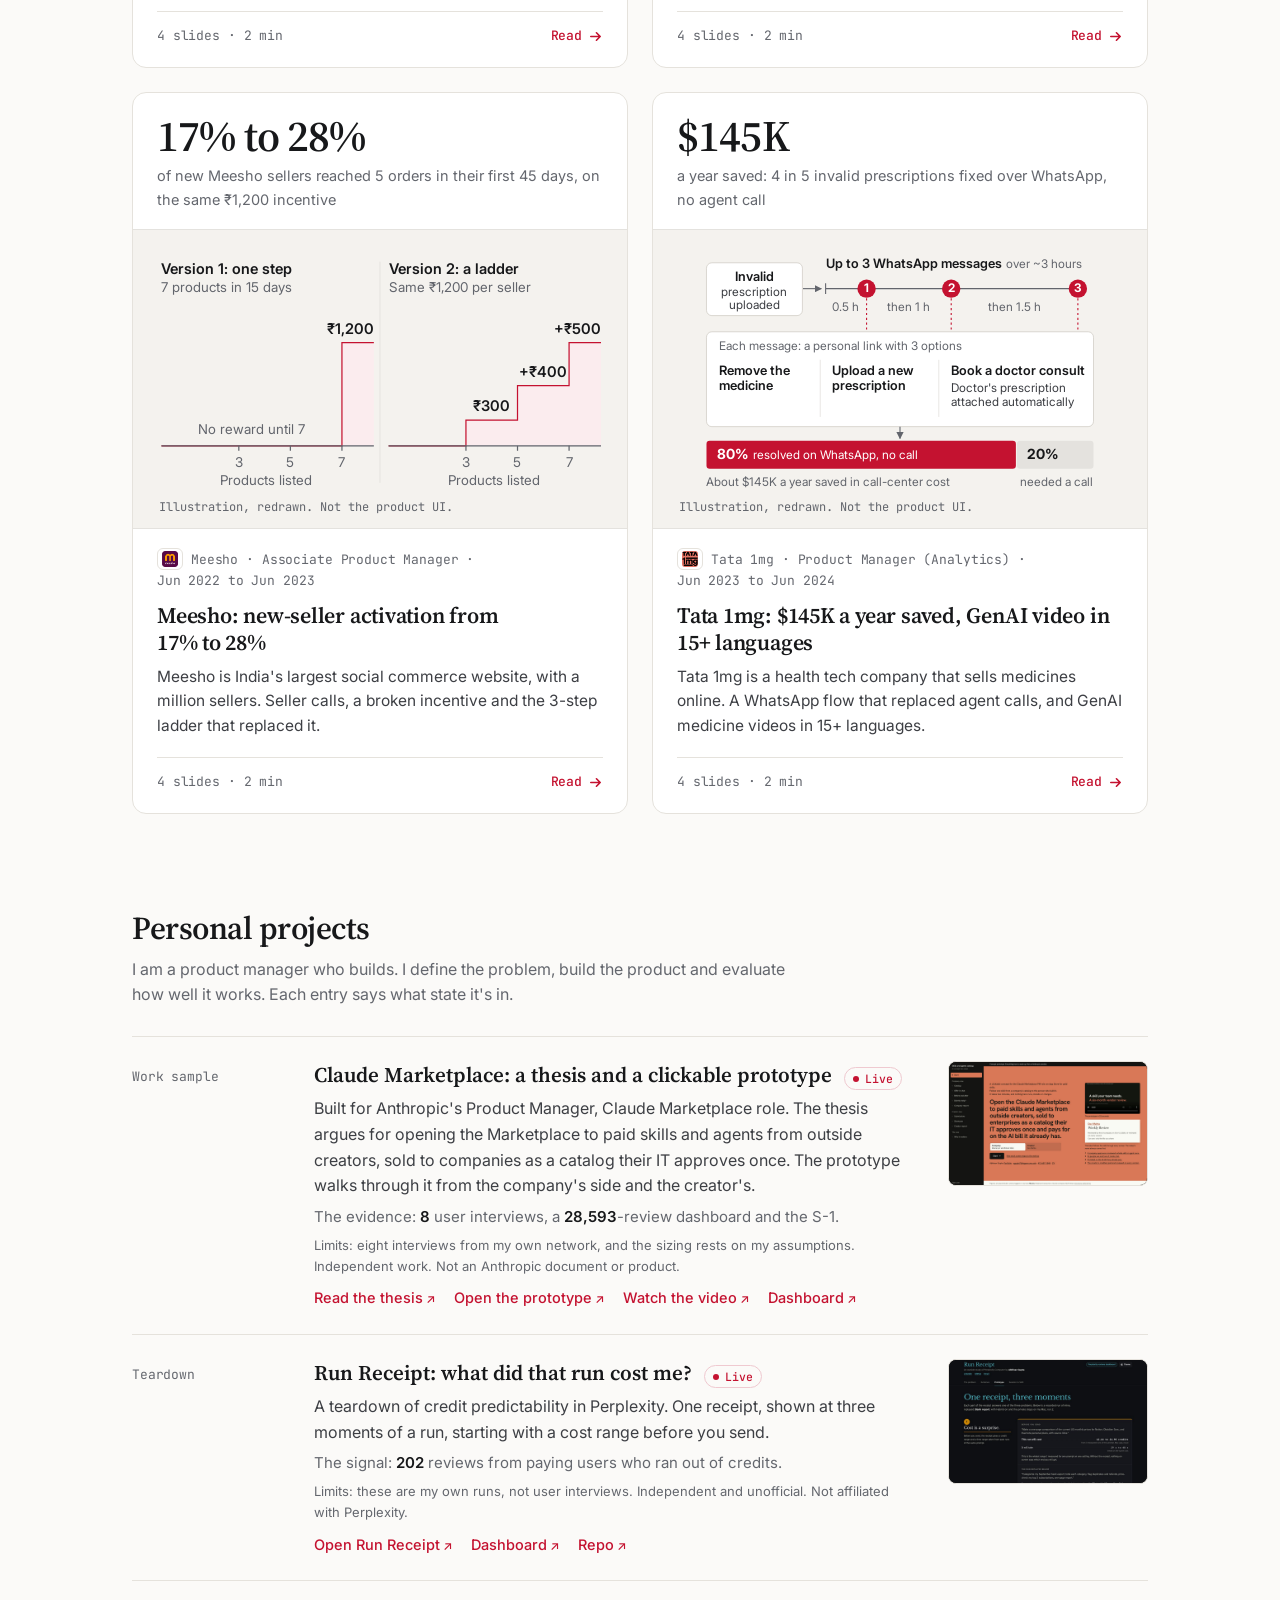
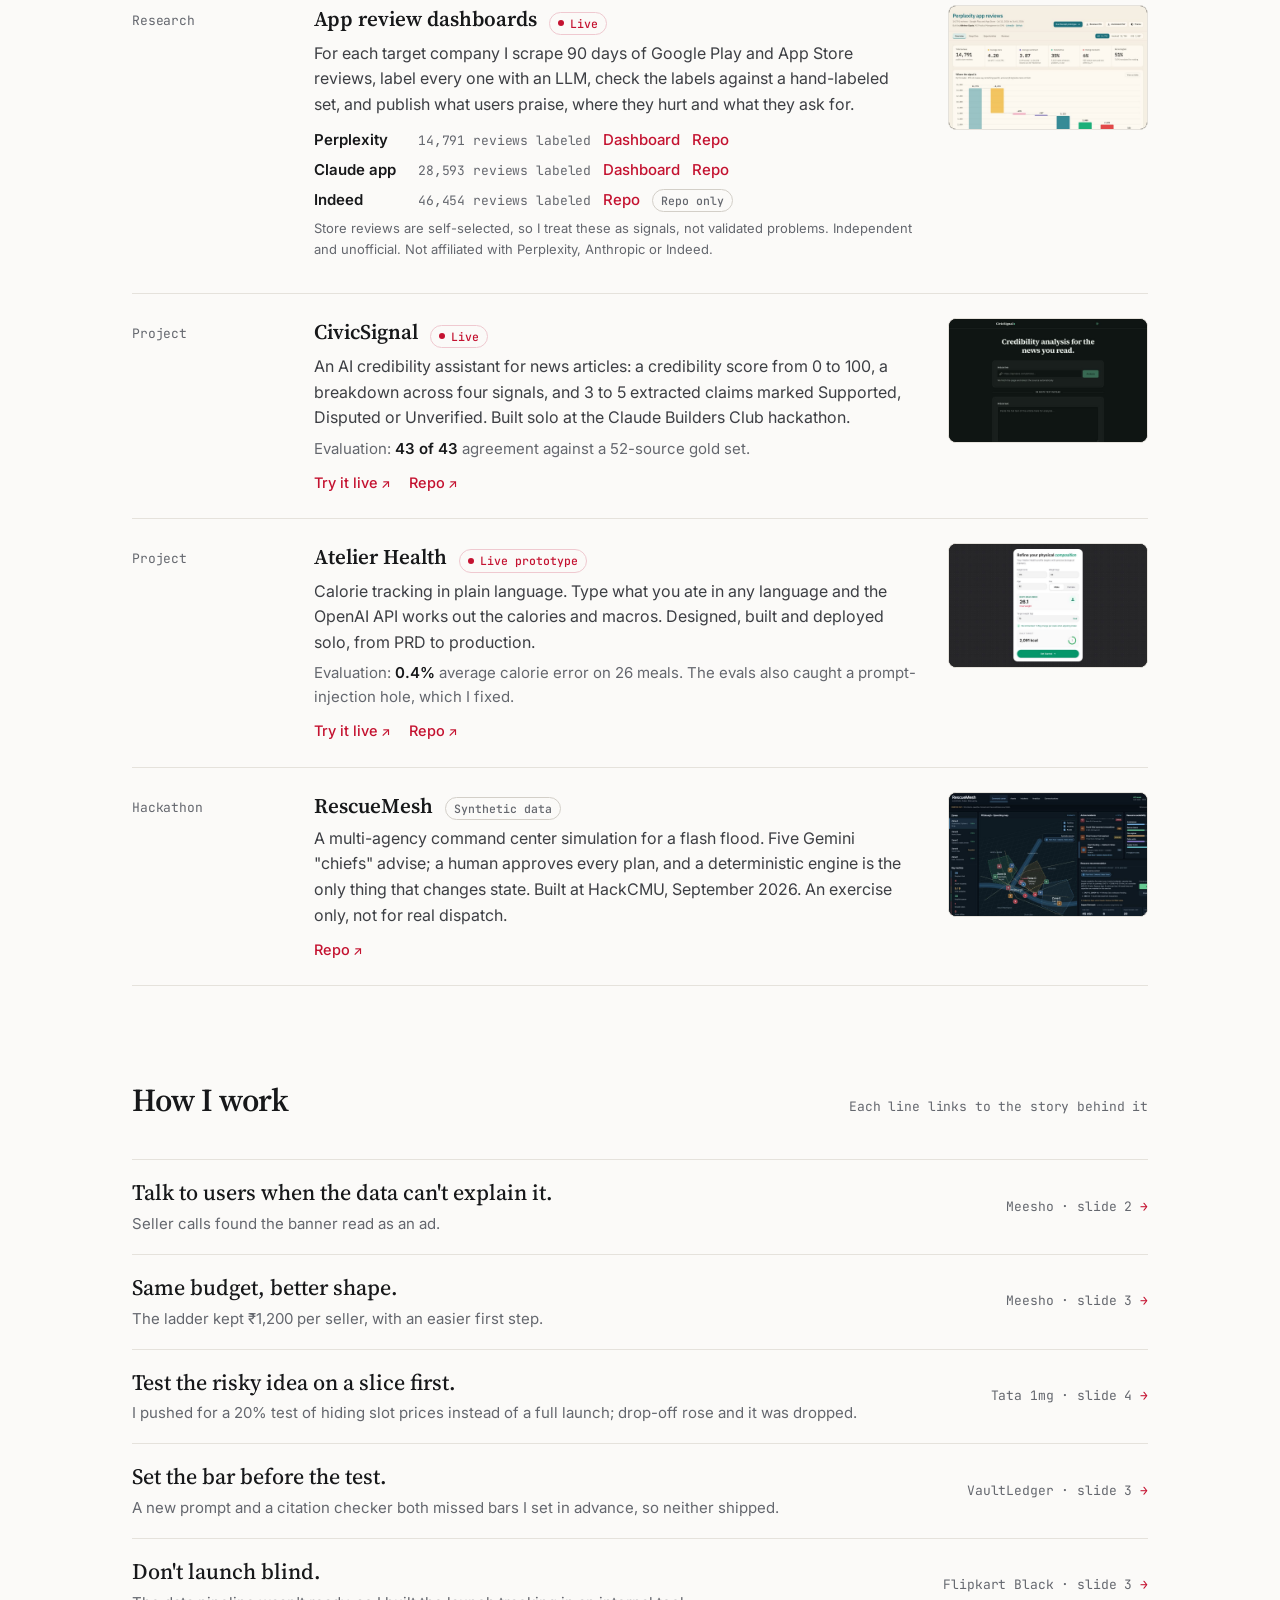
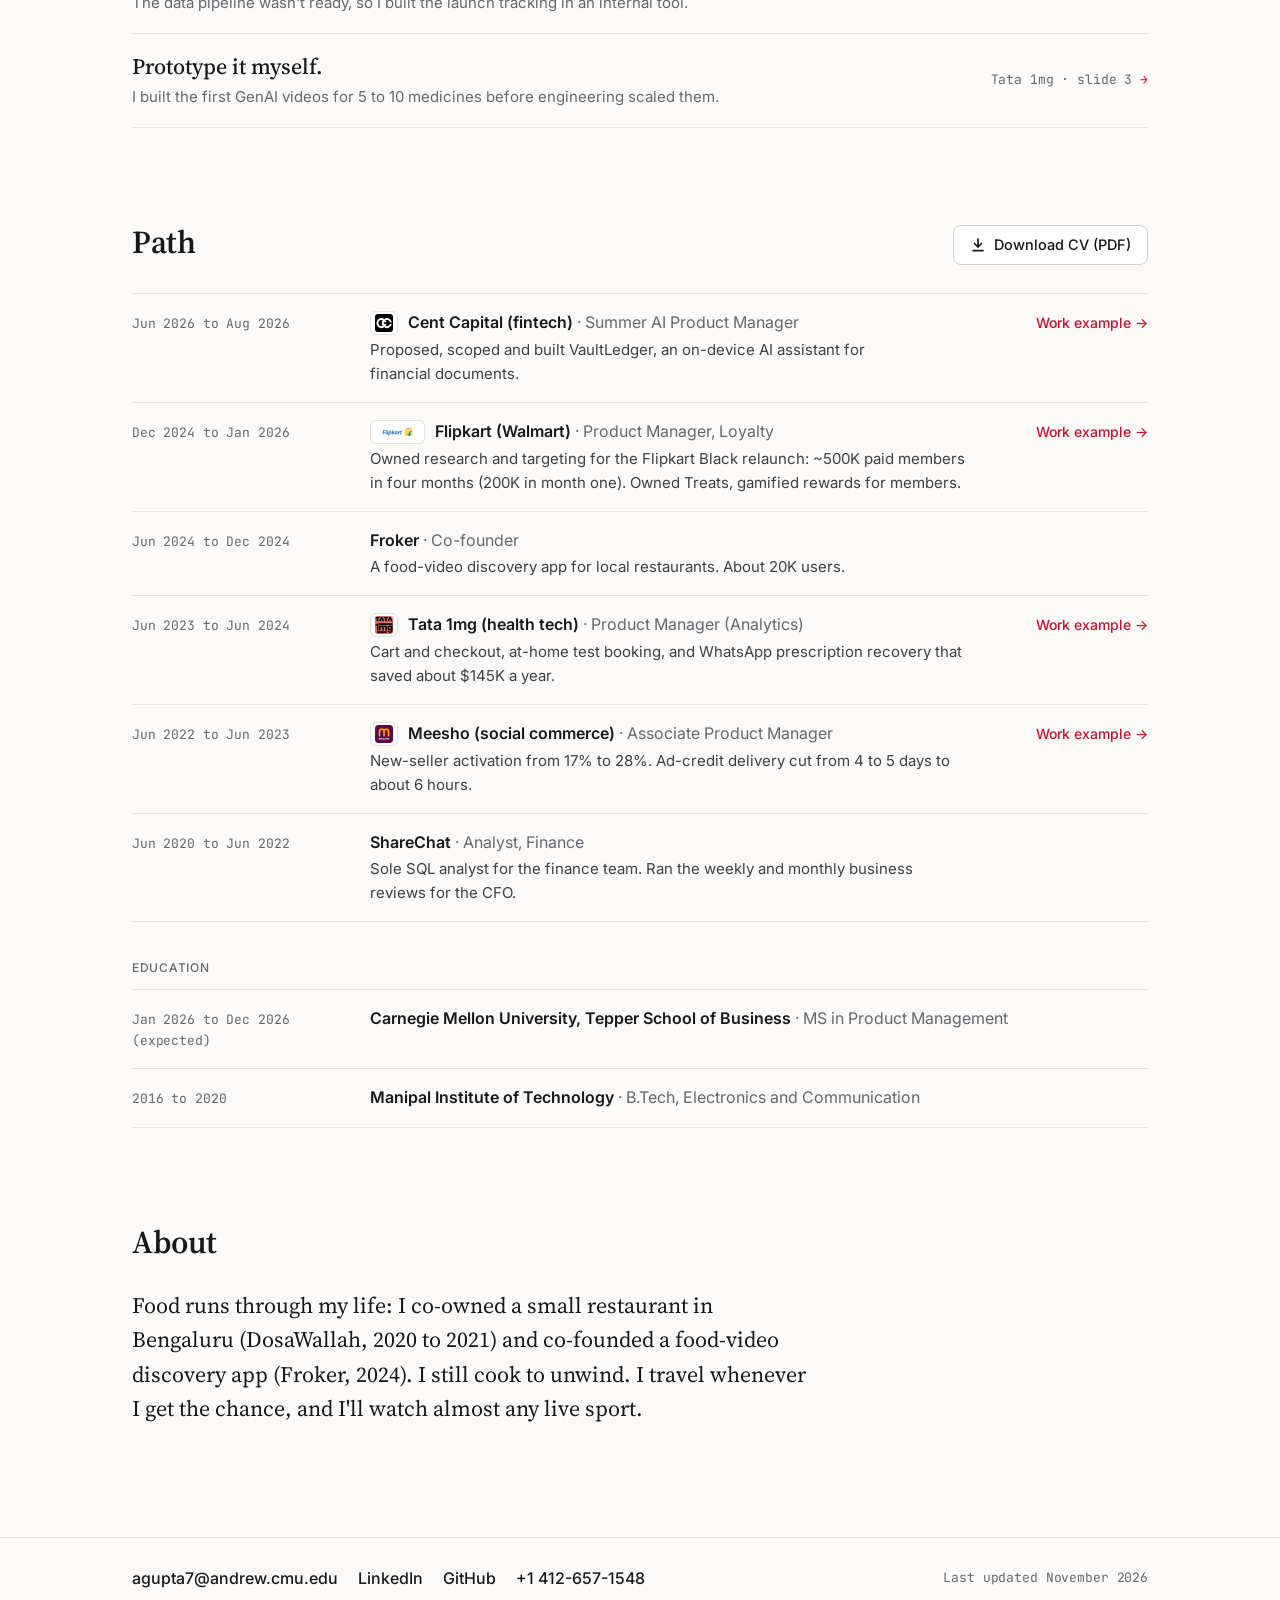
==== commit d6877097: "Add the Claude Marketplace work sample and update the Claude review count Co-Authored-By: Claude Opu" ====
--- a/index.html
+++ b/index.html
@@ -374,6 +374,17 @@
           </div>
         </div>
         <ol class="rows">
+          <li class="row" id="claude-marketplace">
+            <p class="row-when mono">Work sample</p>
+            <div class="row-main">
+              <div class="row-top"><h3>Claude Marketplace: a thesis and a clickable prototype</h3><span class="tag live">Live</span></div>
+              <p>Built for Anthropic's Product Manager, Claude Marketplace role. The thesis argues for opening the Marketplace to paid skills and agents from outside creators, sold to companies as a catalog their IT approves once. The prototype walks through it from the company's side and the creator's.</p>
+              <p class="stat">The evidence: <strong>8</strong> user interviews, a <strong>28,593</strong>-review dashboard and the S-1.</p>
+              <p class="fine">Limits: eight interviews from my own network, and the sizing rests on my assumptions. Independent work. Not an Anthropic document or product.</p>
+              <p class="row-links"><a href="https://abhinav-marketplace-thesis.vercel.app" target=_blank rel=noopener>Read the thesis</a><a href="https://anthropic-skills-concept.vercel.app" target=_blank rel=noopener>Open the prototype</a><a href="https://abhinav-marketplace-thesis.vercel.app/brag.mp4" target=_blank rel=noopener>Watch the video</a><a href="https://anthropic-reviews-site.vercel.app" target=_blank rel=noopener>Dashboard</a></p>
+            </div>
+            <a class="row-shot" href="https://anthropic-skills-concept.vercel.app" tabindex="-1" aria-hidden="true" target=_blank rel=noopener><img src="assets/claude-marketplace.jpg" alt="" width="960" height="600" loading="lazy"></a>
+          </li>
           <li class="row" id="run-receipt"><span class="alias" id="teardown" aria-hidden="true"></span>
             <p class="row-when mono">Teardown</p>
             <div class="row-main">
@@ -392,7 +403,7 @@
               <p>For each target company I scrape 90 days of Google Play and App Store reviews, label every one with an LLM, check the labels against a hand-labeled set, and publish what users praise, where they hurt and what they ask for.</p>
               <ul class="sub-list">
                 <li id="d-perplexity"><span class="name">Perplexity</span><span class="count mono">14,791 reviews labeled</span><a href="https://perplexity-reviews-site.vercel.app" target="_blank" rel="noopener">Dashboard</a><a href="https://github.com/abhinavgupta0809/perplexity-reviews" target="_blank" rel="noopener">Repo</a></li>
-                <li id="d-claude"><span class="name">Claude app</span><span class="count mono">26,000 reviews labeled</span><a href="https://anthropic-reviews-site.vercel.app" target="_blank" rel="noopener">Dashboard</a><a href="https://github.com/abhinavgupta0809/anthropic-reviews" target="_blank" rel="noopener">Repo</a></li>
+                <li id="d-claude"><span class="name">Claude app</span><span class="count mono">28,593 reviews labeled</span><a href="https://anthropic-reviews-site.vercel.app" target="_blank" rel="noopener">Dashboard</a><a href="https://github.com/abhinavgupta0809/anthropic-reviews" target="_blank" rel="noopener">Repo</a></li>
                 <li id="d-indeed"><span class="name">Indeed</span><span class="count mono">46,454 reviews labeled</span><a href="https://github.com/abhinavgupta0809/indeed-reviews" target="_blank" rel="noopener">Repo</a><span class="tag">Repo only</span></li>
               </ul>
               <p class="fine">Store reviews are self-selected, so I treat these as signals, not validated problems. Independent and unofficial. Not affiliated with Perplexity, Anthropic or Indeed.</p>
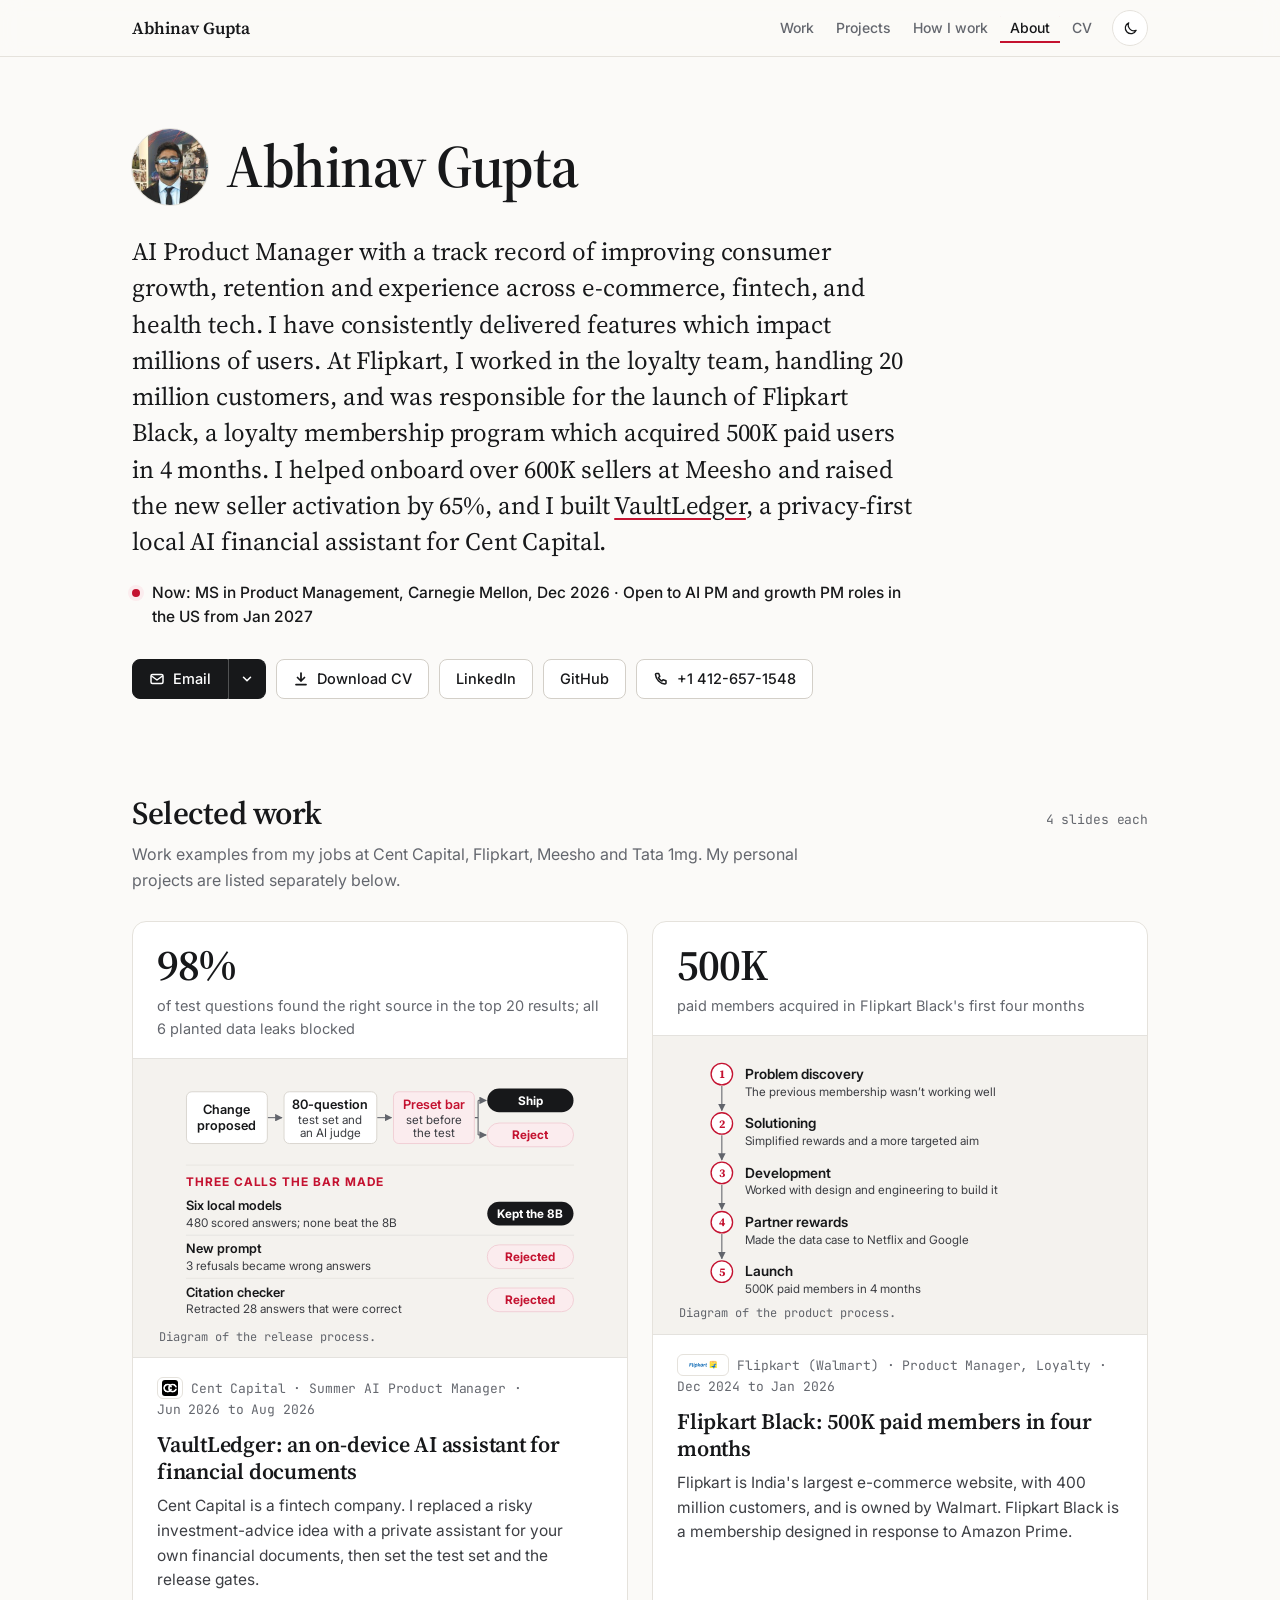
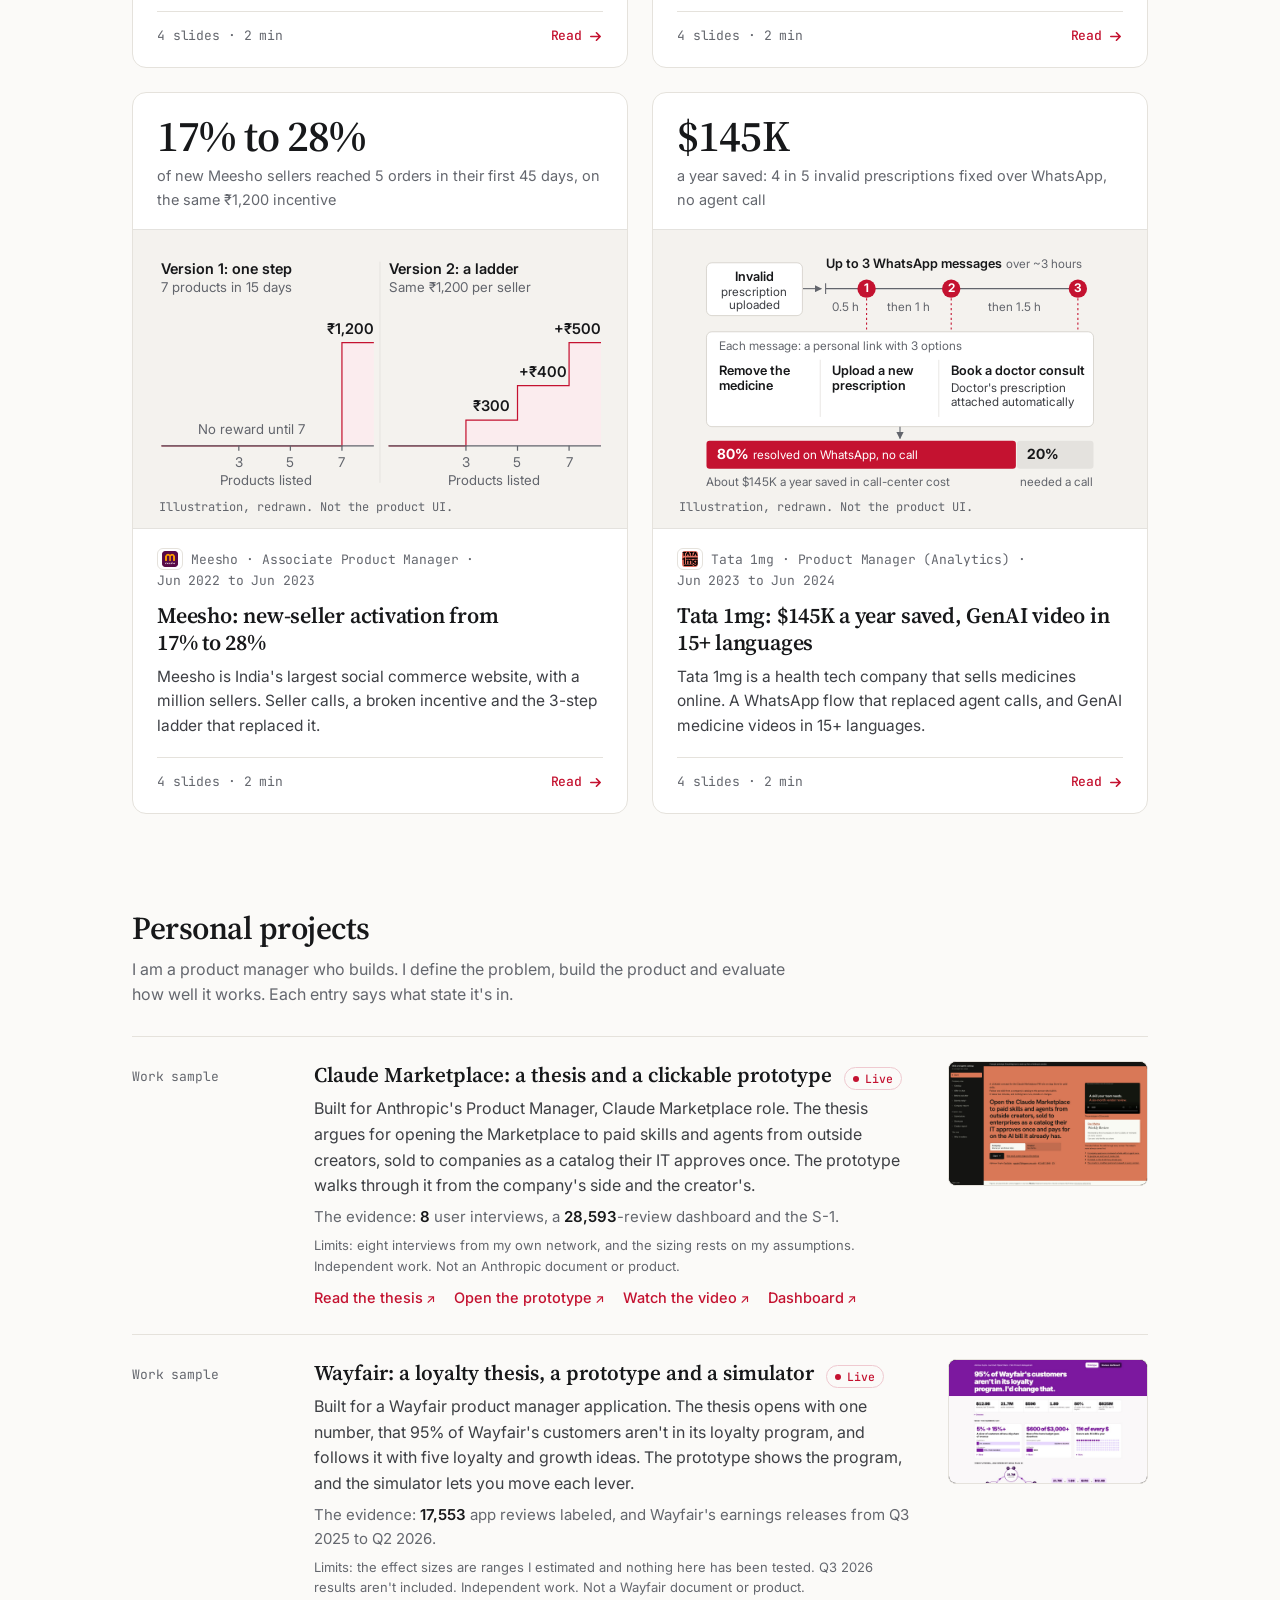
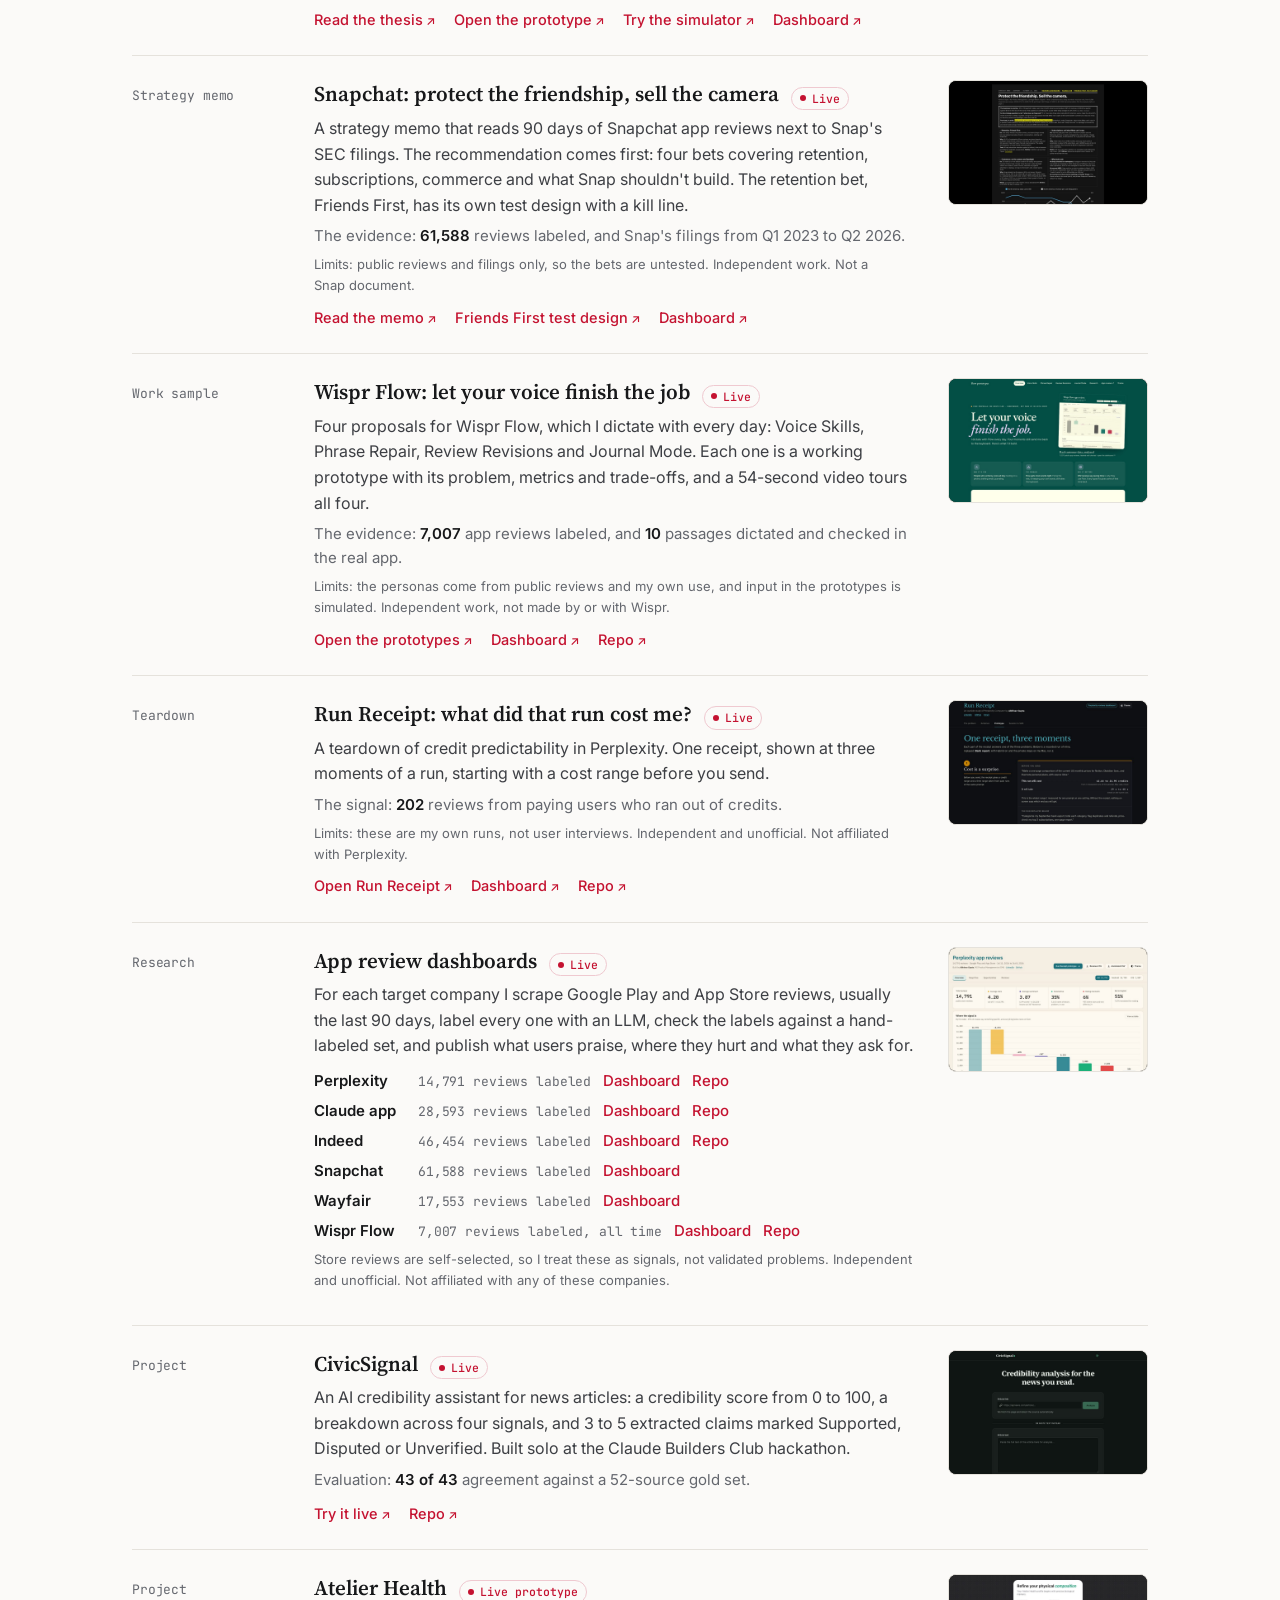
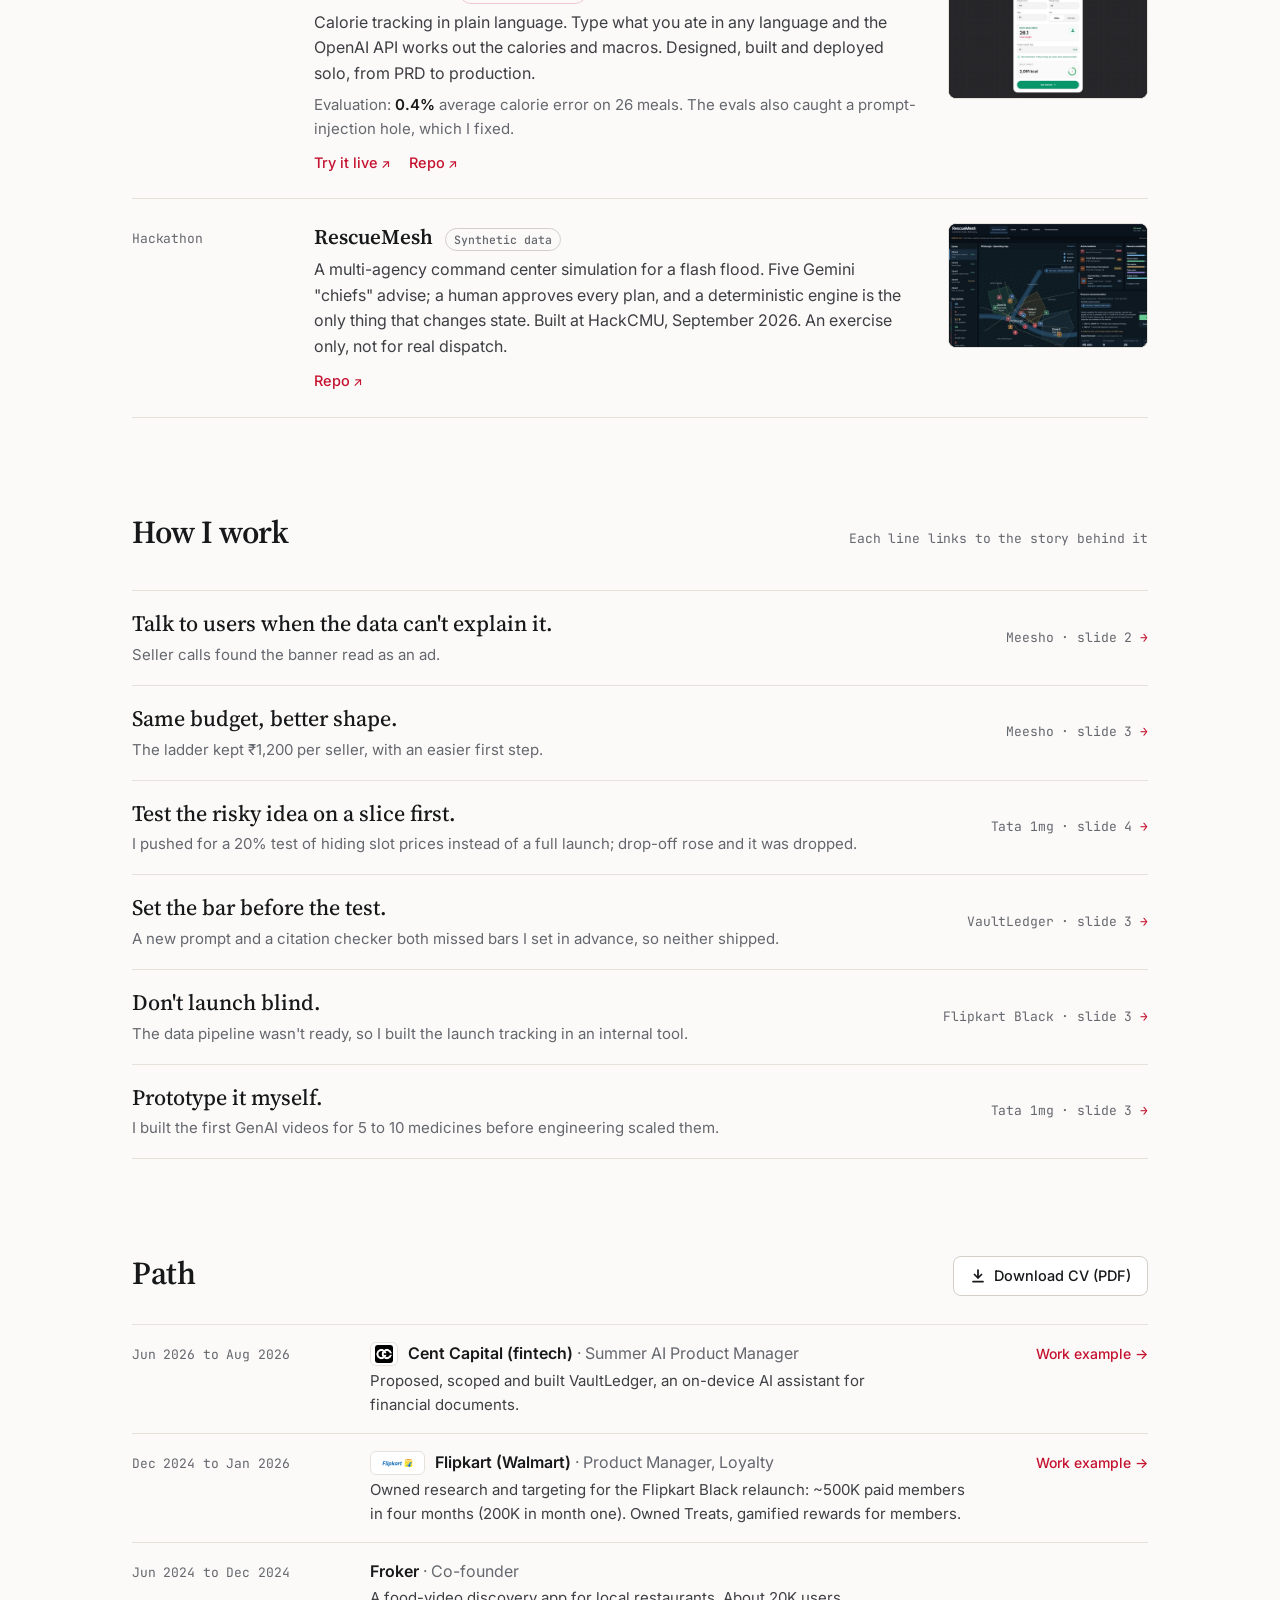
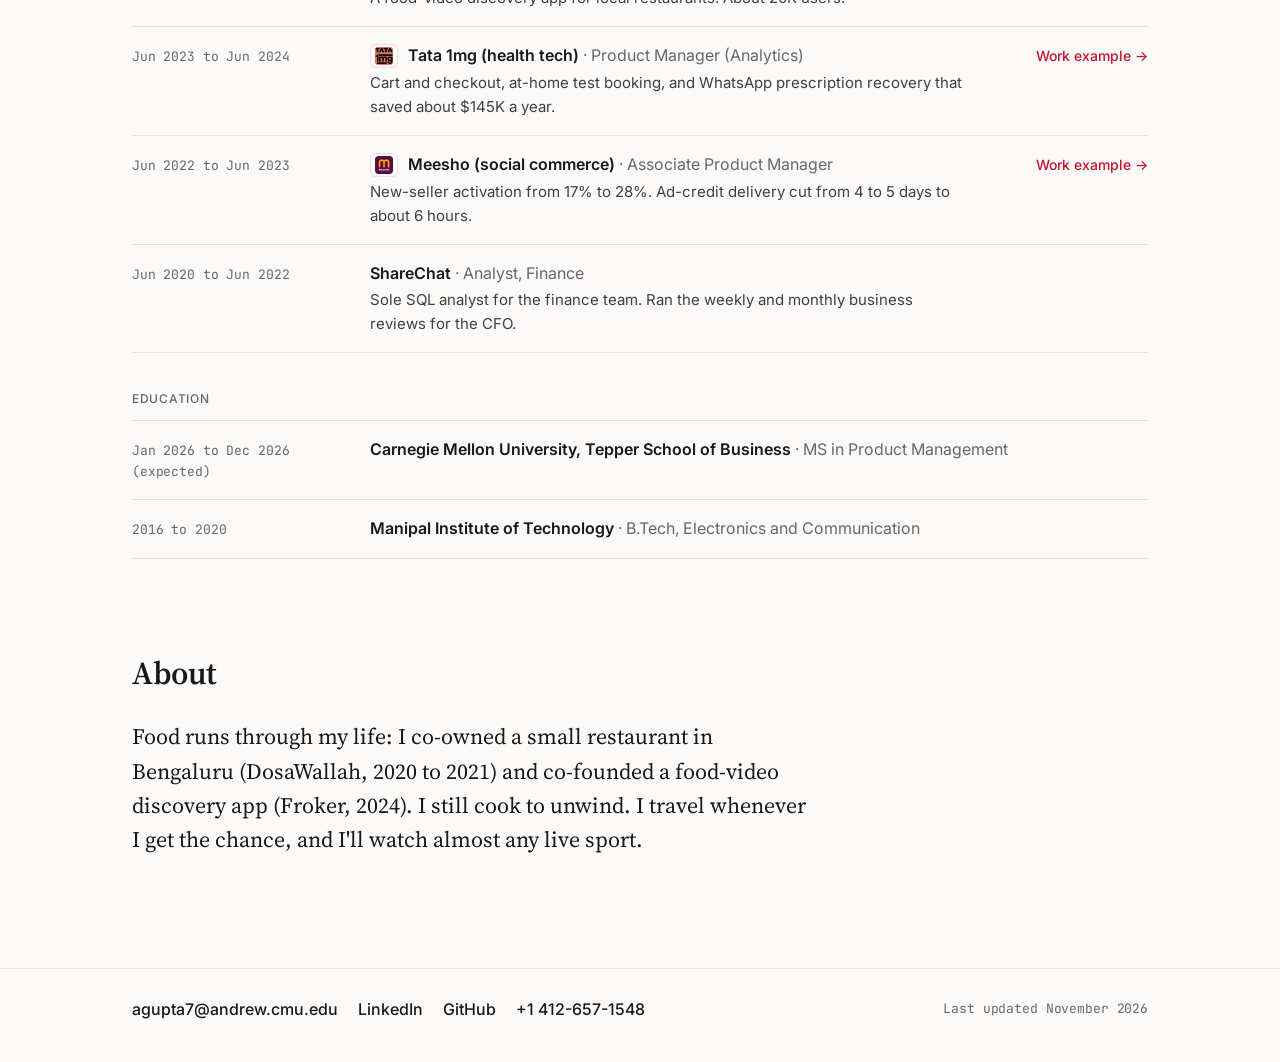
==== commit 8a5796c7: "Add the Wayfair, Snapchat and Wispr Flow work samples and four more dashboards Three new rows under " ====
--- a/index.html
+++ b/index.html
@@ -385,6 +385,39 @@
             </div>
             <a class="row-shot" href="https://anthropic-skills-concept.vercel.app" tabindex="-1" aria-hidden="true" target=_blank rel=noopener><img src="assets/claude-marketplace.jpg" alt="" width="960" height="600" loading="lazy"></a>
           </li>
+          <li class="row" id="wayfair">
+            <p class="row-when mono">Work sample</p>
+            <div class="row-main">
+              <div class="row-top"><h3>Wayfair: a loyalty thesis, a prototype and a simulator</h3><span class="tag live">Live</span></div>
+              <p>Built for a Wayfair product manager application. The thesis opens with one number, that 95% of Wayfair's customers aren't in its loyalty program, and follows it with five loyalty and growth ideas. The prototype shows the program, and the simulator lets you move each lever.</p>
+              <p class="stat">The evidence: <strong>17,553</strong> app reviews labeled, and Wayfair's earnings releases from Q3 2025 to Q2 2026.</p>
+              <p class="fine">Limits: the effect sizes are ranges I estimated and nothing here has been tested. Q3 2026 results aren't included. Independent work. Not a Wayfair document or product.</p>
+              <p class="row-links"><a href="https://wayfair-reviews-site.vercel.app" target=_blank rel=noopener>Read the thesis</a><a href="https://wayfair-reviews-site.vercel.app/loyalty-program/" target=_blank rel=noopener>Open the prototype</a><a href="https://wayfair-reviews-site.vercel.app/why-it-matters/" target=_blank rel=noopener>Try the simulator</a><a href="https://wayfair-reviews-site.vercel.app/dashboard.html" target=_blank rel=noopener>Dashboard</a></p>
+            </div>
+            <a class="row-shot" href="https://wayfair-reviews-site.vercel.app" tabindex="-1" aria-hidden="true" target=_blank rel=noopener><img src="assets/wayfair.jpg" alt="" width="960" height="600" loading="lazy"></a>
+          </li>
+          <li class="row" id="snapchat">
+            <p class="row-when mono">Strategy memo</p>
+            <div class="row-main">
+              <div class="row-top"><h3>Snapchat: protect the friendship, sell the camera</h3><span class="tag live">Live</span></div>
+              <p>A strategy memo that reads 90 days of Snapchat app reviews next to Snap's SEC filings. The recommendation comes first: four bets covering retention, subscriptions, commerce and what Snap shouldn't build. The retention bet, Friends First, has its own test design with a kill line.</p>
+              <p class="stat">The evidence: <strong>61,588</strong> reviews labeled, and Snap's filings from Q1 2023 to Q2 2026.</p>
+              <p class="fine">Limits: public reviews and filings only, so the bets are untested. Independent work. Not a Snap document.</p>
+              <p class="row-links"><a href="https://snapchat-reviews-site.vercel.app/proposal.html" target=_blank rel=noopener>Read the memo</a><a href="https://snapchat-reviews-site.vercel.app/friends-first.html" target=_blank rel=noopener>Friends First test design</a><a href="https://snapchat-reviews-site.vercel.app" target=_blank rel=noopener>Dashboard</a></p>
+            </div>
+            <a class="row-shot" href="https://snapchat-reviews-site.vercel.app/proposal.html" tabindex="-1" aria-hidden="true" target=_blank rel=noopener><img src="assets/snapchat.jpg" alt="" width="960" height="600" loading="lazy"></a>
+          </li>
+          <li class="row" id="wispr-flow">
+            <p class="row-when mono">Work sample</p>
+            <div class="row-main">
+              <div class="row-top"><h3>Wispr Flow: let your voice finish the job</h3><span class="tag live">Live</span></div>
+              <p>Four proposals for Wispr Flow, which I dictate with every day: Voice Skills, Phrase Repair, Review Revisions and Journal Mode. Each one is a working prototype with its problem, metrics and trade-offs, and a 54-second video tours all four.</p>
+              <p class="stat">The evidence: <strong>7,007</strong> app reviews labeled, and <strong>10</strong> passages dictated and checked in the real app.</p>
+              <p class="fine">Limits: the personas come from public reviews and my own use, and input in the prototypes is simulated. Independent work, not made by or with Wispr.</p>
+              <p class="row-links"><a href="https://wispr-flow-prototypes.vercel.app" target=_blank rel=noopener>Open the prototypes</a><a href="https://wispr-reviews-site.vercel.app" target=_blank rel=noopener>Dashboard</a><a href="https://github.com/abhinavgupta0809/wispr-flow-prototypes" target=_blank rel=noopener>Repo</a></p>
+            </div>
+            <a class="row-shot" href="https://wispr-flow-prototypes.vercel.app" tabindex="-1" aria-hidden="true" target=_blank rel=noopener><img src="assets/wispr-flow.jpg" alt="" width="960" height="600" loading="lazy"></a>
+          </li>
           <li class="row" id="run-receipt"><span class="alias" id="teardown" aria-hidden="true"></span>
             <p class="row-when mono">Teardown</p>
             <div class="row-main">
@@ -400,13 +433,16 @@
             <p class="row-when mono">Research</p>
             <div class="row-main">
               <div class="row-top"><h3>App review dashboards</h3><span class="tag live">Live</span></div>
-              <p>For each target company I scrape 90 days of Google Play and App Store reviews, label every one with an LLM, check the labels against a hand-labeled set, and publish what users praise, where they hurt and what they ask for.</p>
+              <p>For each target company I scrape Google Play and App Store reviews, usually the last 90 days, label every one with an LLM, check the labels against a hand-labeled set, and publish what users praise, where they hurt and what they ask for.</p>
               <ul class="sub-list">
                 <li id="d-perplexity"><span class="name">Perplexity</span><span class="count mono">14,791 reviews labeled</span><a href="https://perplexity-reviews-site.vercel.app" target="_blank" rel="noopener">Dashboard</a><a href="https://github.com/abhinavgupta0809/perplexity-reviews" target="_blank" rel="noopener">Repo</a></li>
                 <li id="d-claude"><span class="name">Claude app</span><span class="count mono">28,593 reviews labeled</span><a href="https://anthropic-reviews-site.vercel.app" target="_blank" rel="noopener">Dashboard</a><a href="https://github.com/abhinavgupta0809/anthropic-reviews" target="_blank" rel="noopener">Repo</a></li>
-                <li id="d-indeed"><span class="name">Indeed</span><span class="count mono">46,454 reviews labeled</span><a href="https://github.com/abhinavgupta0809/indeed-reviews" target="_blank" rel="noopener">Repo</a><span class="tag">Repo only</span></li>
+                <li id="d-indeed"><span class="name">Indeed</span><span class="count mono">46,454 reviews labeled</span><a href="https://indeed-reviews-site.vercel.app" target="_blank" rel="noopener">Dashboard</a><a href="https://github.com/abhinavgupta0809/indeed-reviews" target="_blank" rel="noopener">Repo</a></li>
+                <li id="d-snapchat"><span class="name">Snapchat</span><span class="count mono">61,588 reviews labeled</span><a href="https://snapchat-reviews-site.vercel.app" target="_blank" rel="noopener">Dashboard</a></li>
+                <li id="d-wayfair"><span class="name">Wayfair</span><span class="count mono">17,553 reviews labeled</span><a href="https://wayfair-reviews-site.vercel.app/dashboard.html" target="_blank" rel="noopener">Dashboard</a></li>
+                <li id="d-wispr"><span class="name">Wispr Flow</span><span class="count mono">7,007 reviews labeled, all time</span><a href="https://wispr-reviews-site.vercel.app" target="_blank" rel="noopener">Dashboard</a><a href="https://github.com/abhinavgupta0809/wispr-reviews" target="_blank" rel="noopener">Repo</a></li>
               </ul>
-              <p class="fine">Store reviews are self-selected, so I treat these as signals, not validated problems. Independent and unofficial. Not affiliated with Perplexity, Anthropic or Indeed.</p>
+              <p class="fine">Store reviews are self-selected, so I treat these as signals, not validated problems. Independent and unofficial. Not affiliated with any of these companies.</p>
               <p class="row-links"></p>
             </div>
             <a class="row-shot" href="https://perplexity-reviews-site.vercel.app" tabindex="-1" aria-hidden="true" target=_blank rel=noopener><img src="assets/perplexity.jpg" alt="" width="960" height="600" loading="lazy"></a>
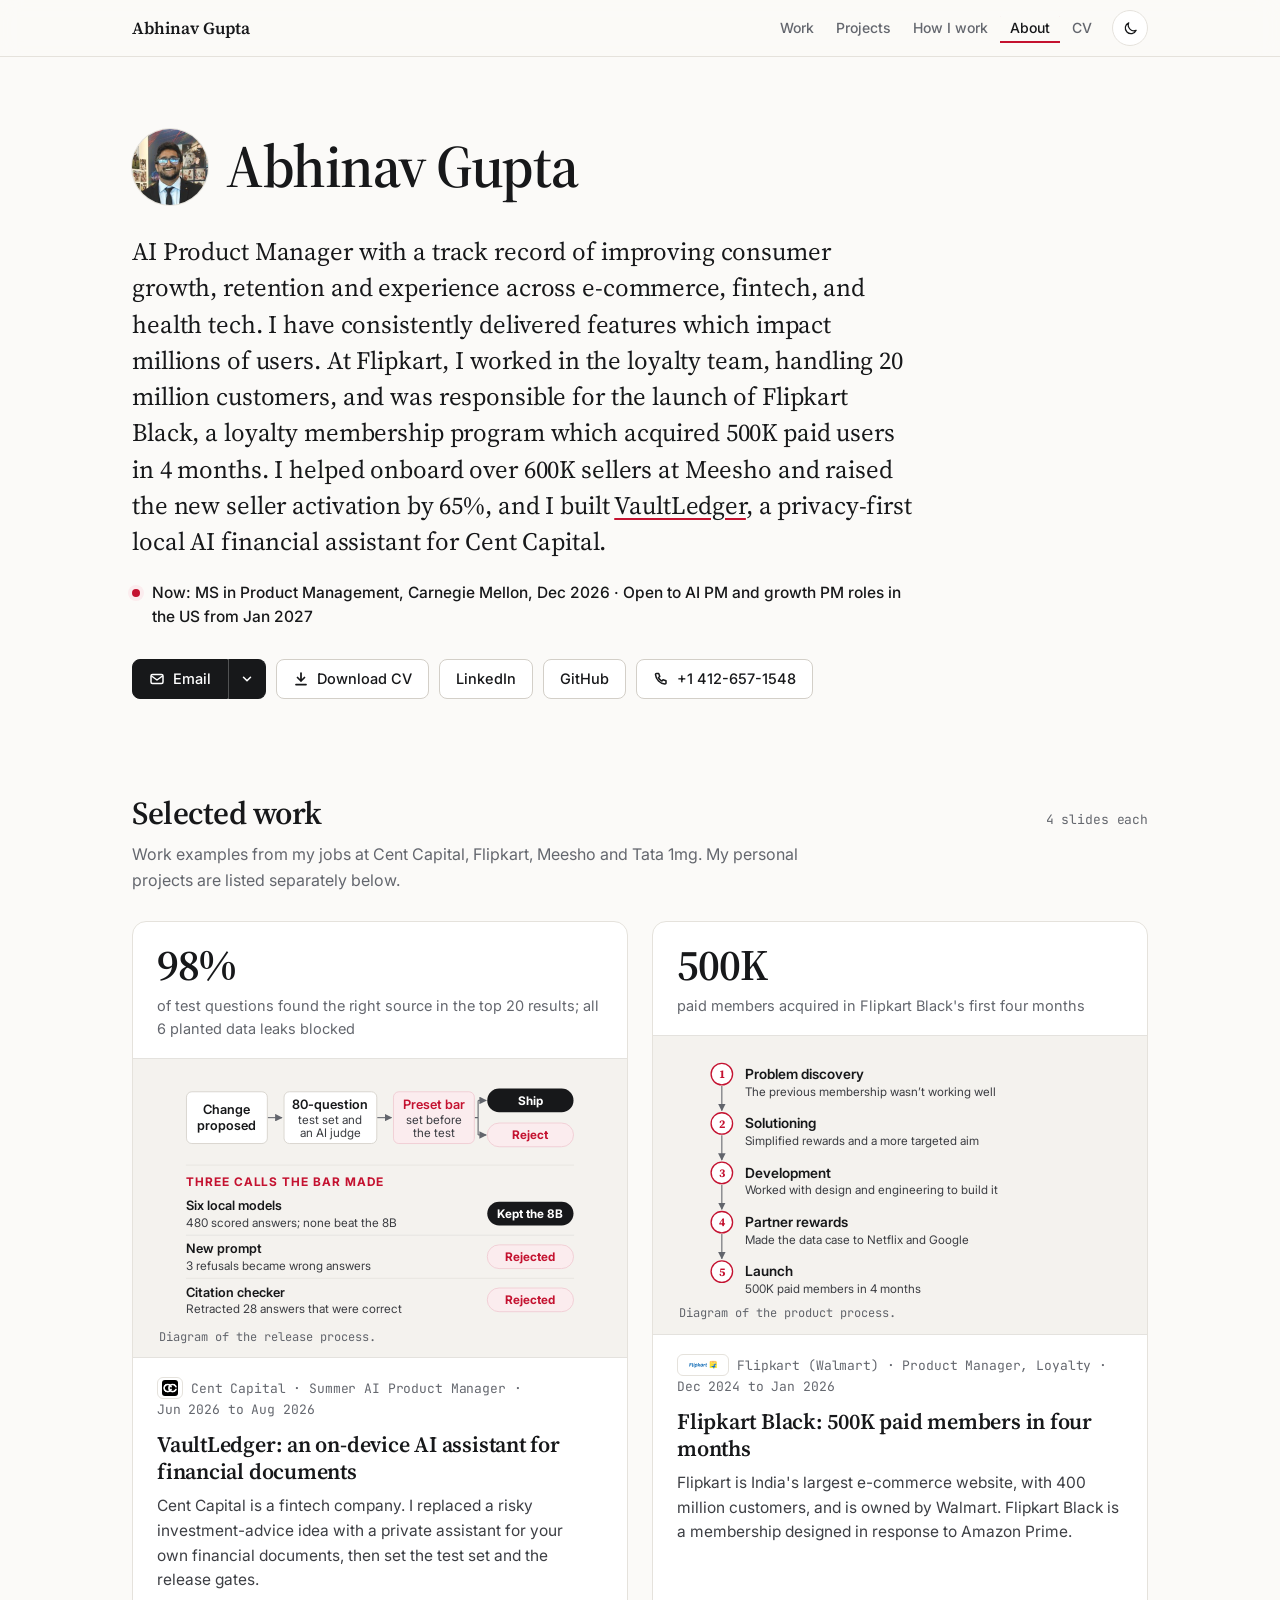
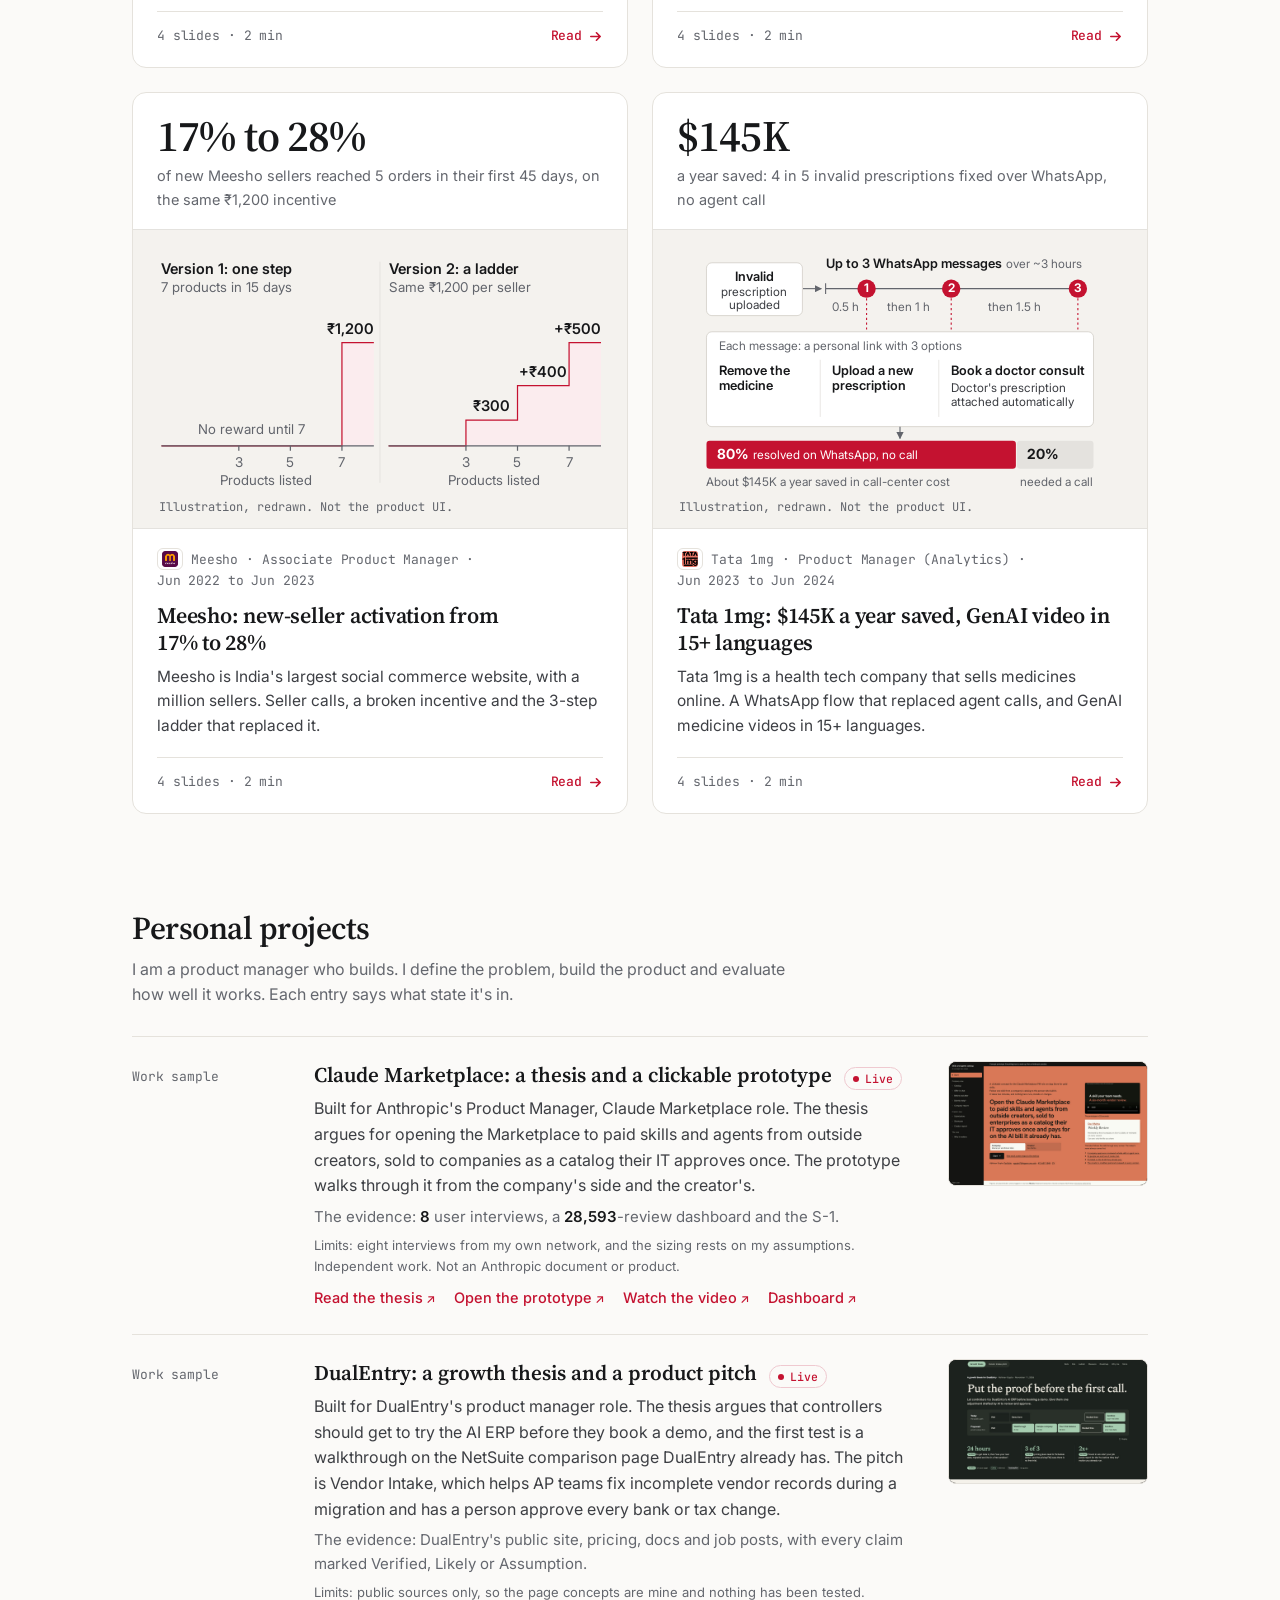
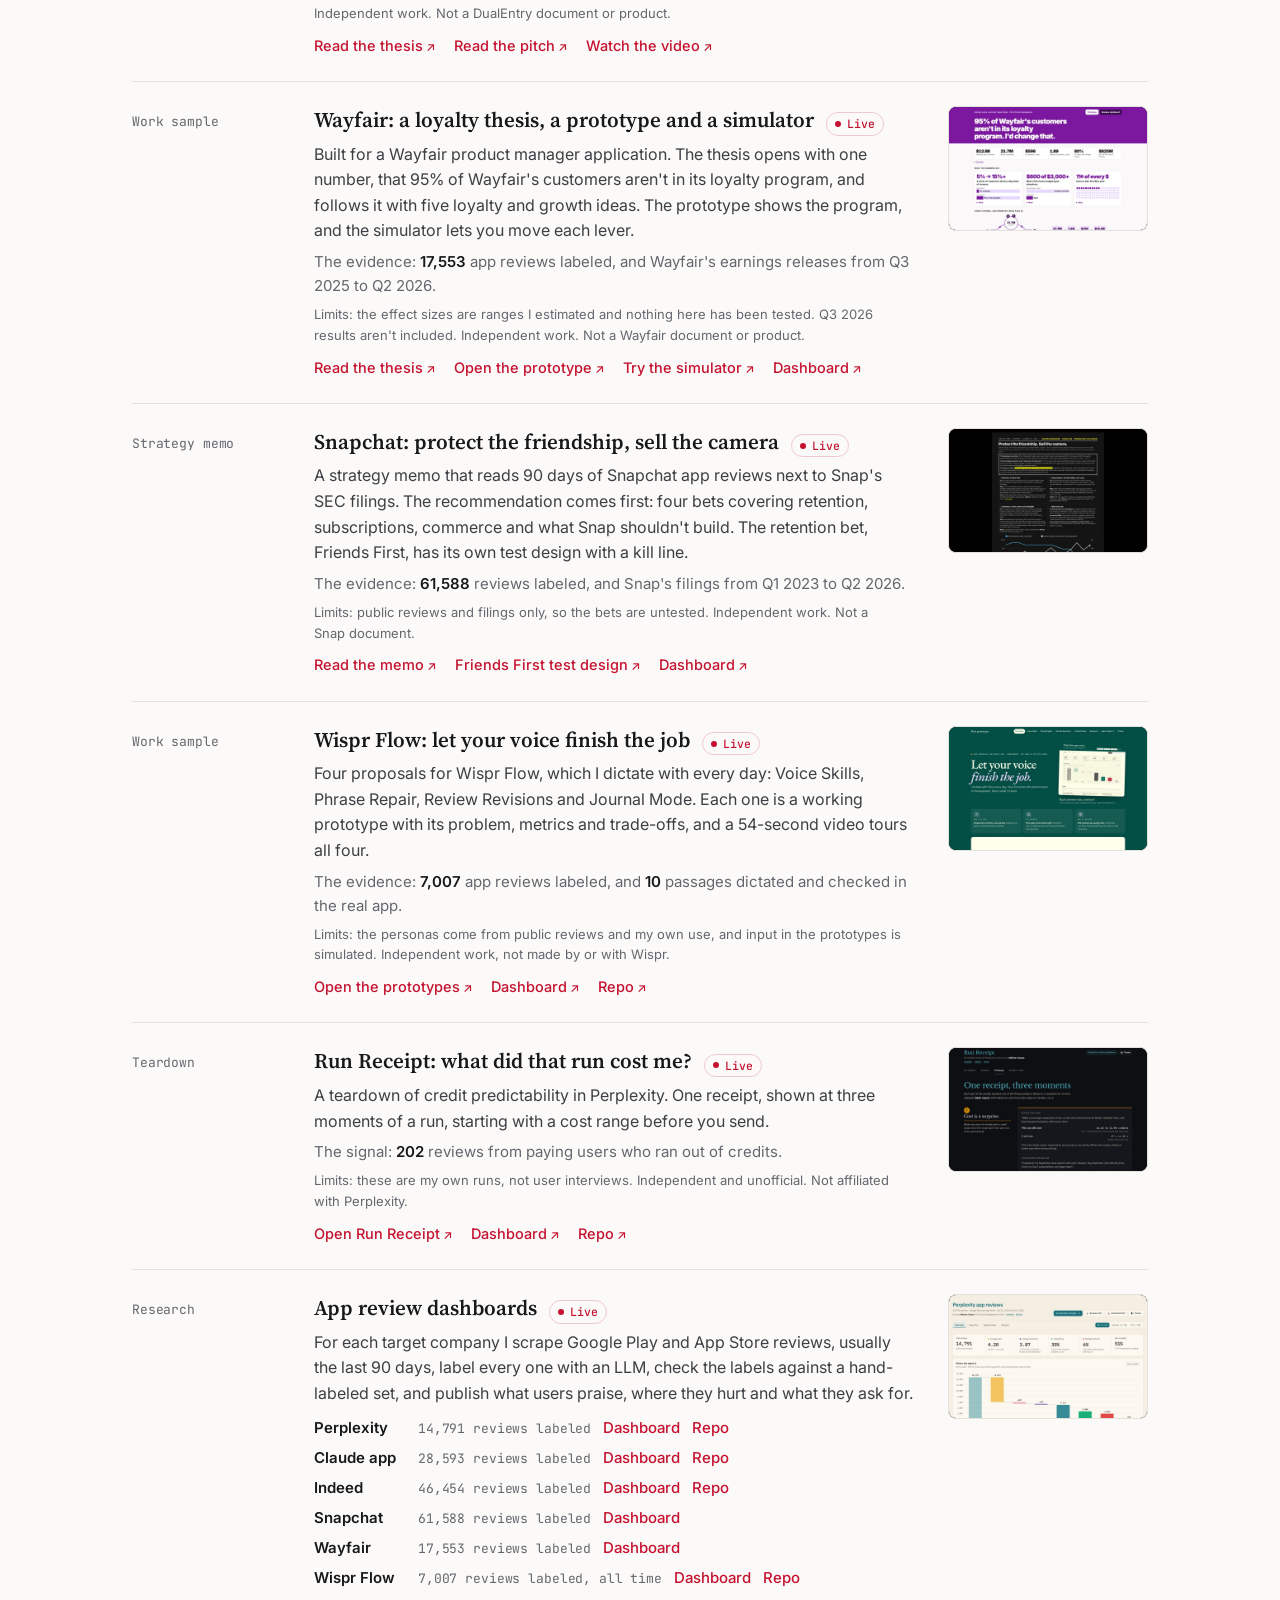
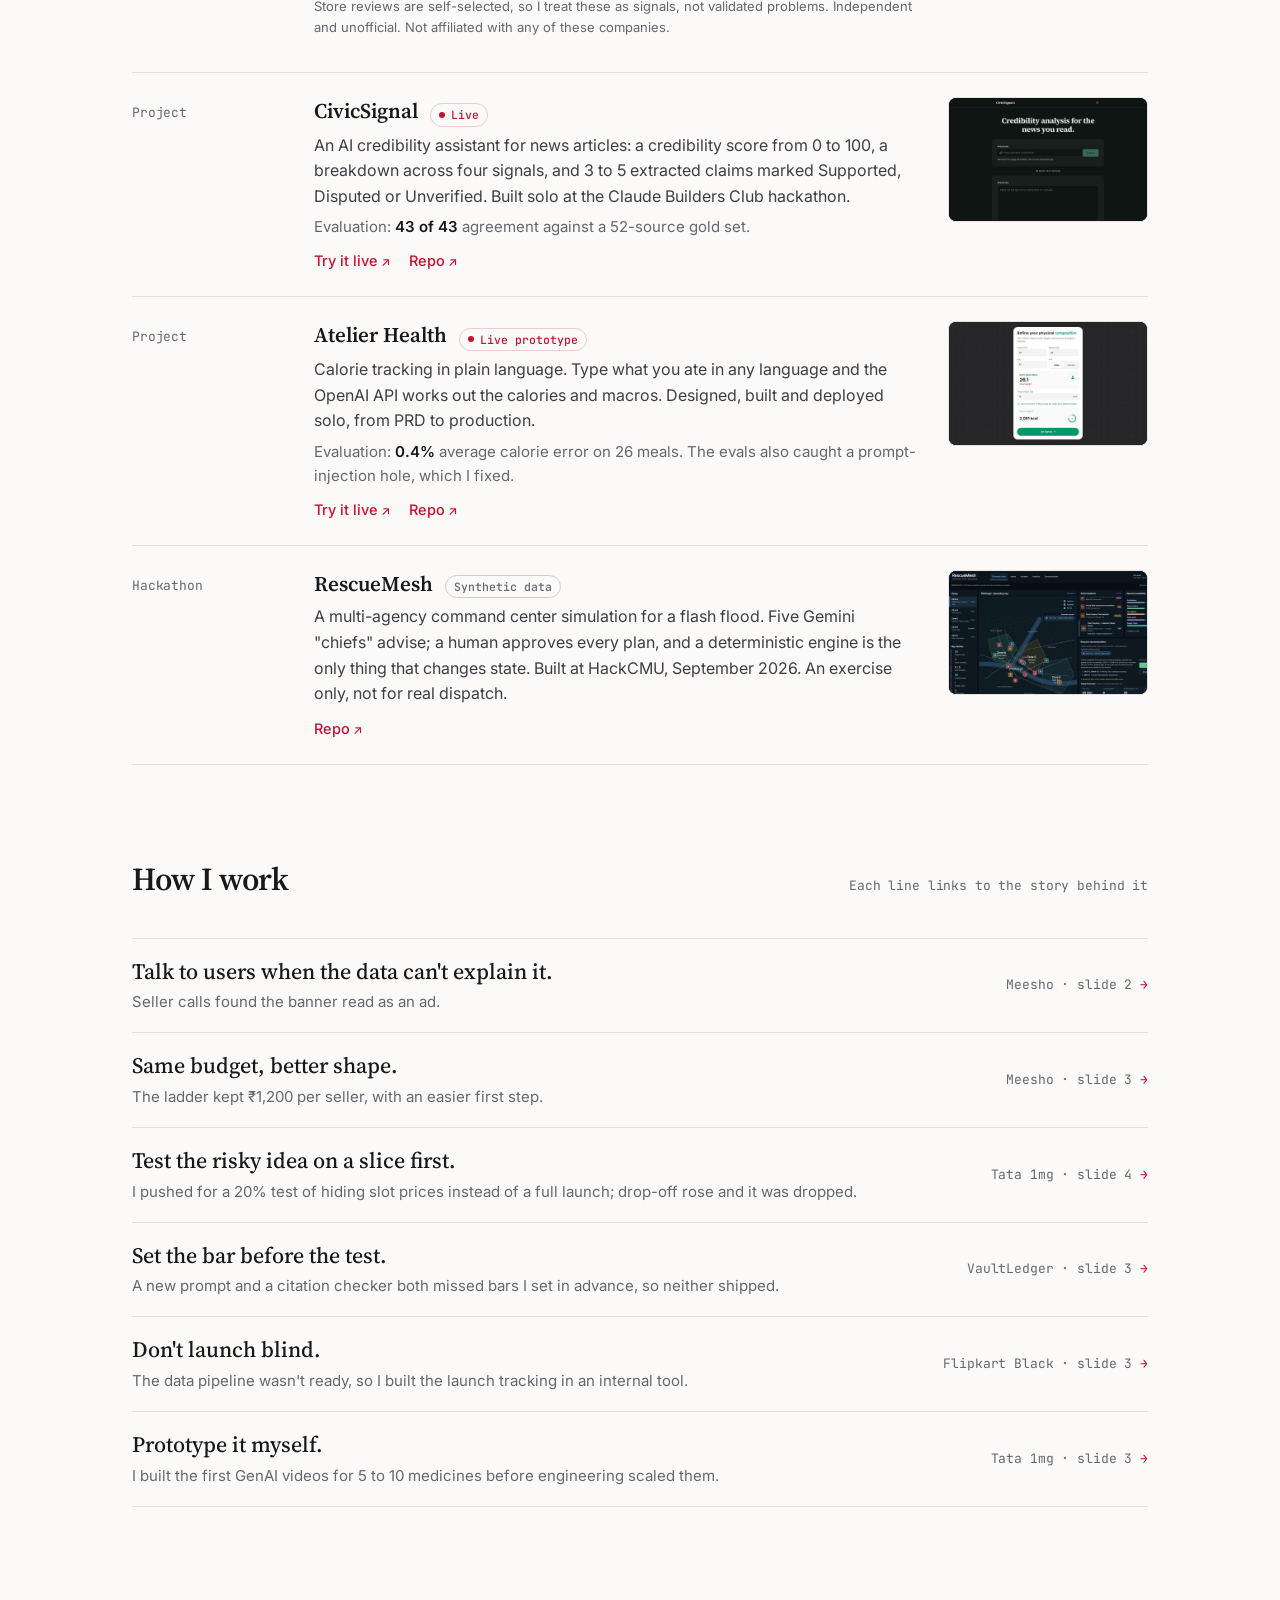
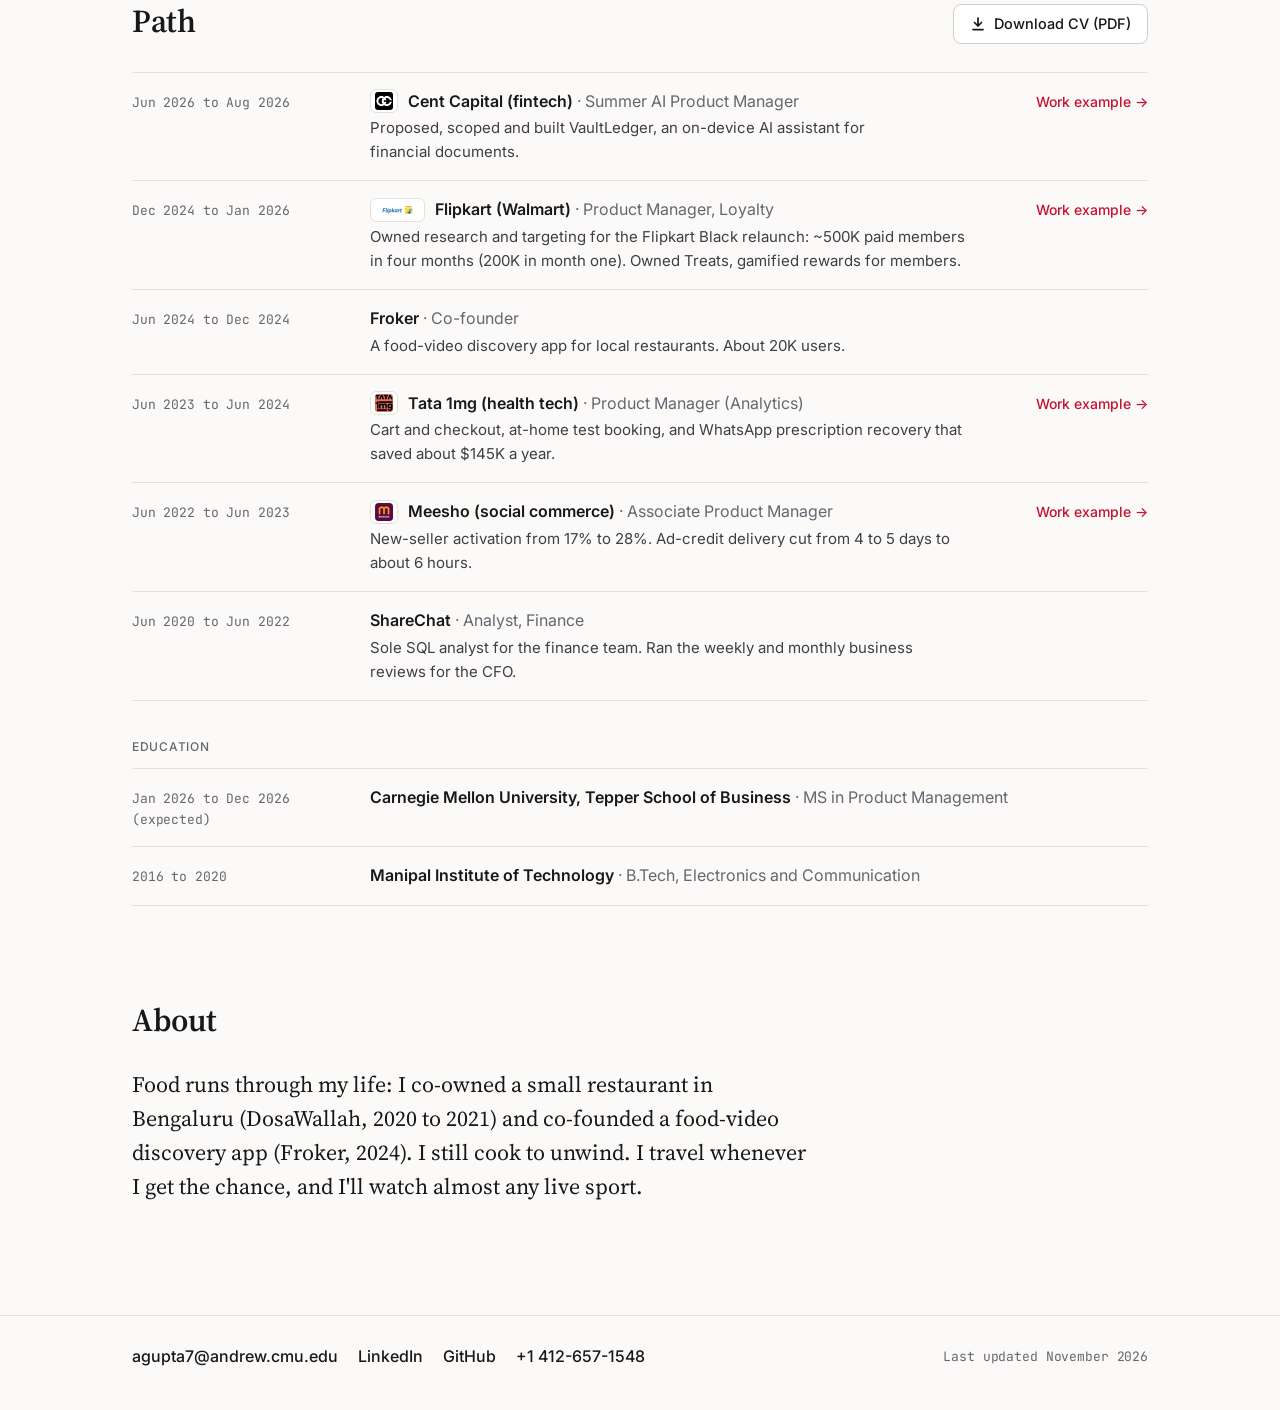
==== commit 3244df79: "Add the DualEntry growth thesis and Vendor Intake pitch Co-Authored-By: Claude Fable 5.2 <noreply@an" ====
--- a/index.html
+++ b/index.html
@@ -385,6 +385,17 @@
             </div>
             <a class="row-shot" href="https://anthropic-skills-concept.vercel.app" tabindex="-1" aria-hidden="true" target=_blank rel=noopener><img src="assets/claude-marketplace.jpg" alt="" width="960" height="600" loading="lazy"></a>
           </li>
+          <li class="row" id="dualentry">
+            <p class="row-when mono">Work sample</p>
+            <div class="row-main">
+              <div class="row-top"><h3>DualEntry: a growth thesis and a product pitch</h3><span class="tag live">Live</span></div>
+              <p>Built for DualEntry's product manager role. The thesis argues that controllers should get to try the AI ERP before they book a demo, and the first test is a walkthrough on the NetSuite comparison page DualEntry already has. The pitch is Vendor Intake, which helps AP teams fix incomplete vendor records during a migration and has a person approve every bank or tax change.</p>
+              <p class="stat">The evidence: DualEntry's public site, pricing, docs and job posts, with every claim marked Verified, Likely or Assumption.</p>
+              <p class="fine">Limits: public sources only, so the page concepts are mine and nothing has been tested. Independent work. Not a DualEntry document or product.</p>
+              <p class="row-links"><a href="https://dual-entry-thesis.vercel.app" target=_blank rel=noopener>Read the thesis</a><a href="https://dual-entry-thesis.vercel.app/vendor-intake.html" target=_blank rel=noopener>Read the pitch</a><a href="https://dual-entry-thesis.vercel.app/brag.mp4" target=_blank rel=noopener>Watch the video</a></p>
+            </div>
+            <a class="row-shot" href="https://dual-entry-thesis.vercel.app" tabindex="-1" aria-hidden="true" target=_blank rel=noopener><img src="assets/dualentry.jpg" alt="" width="960" height="600" loading="lazy"></a>
+          </li>
           <li class="row" id="wayfair">
             <p class="row-when mono">Work sample</p>
             <div class="row-main">
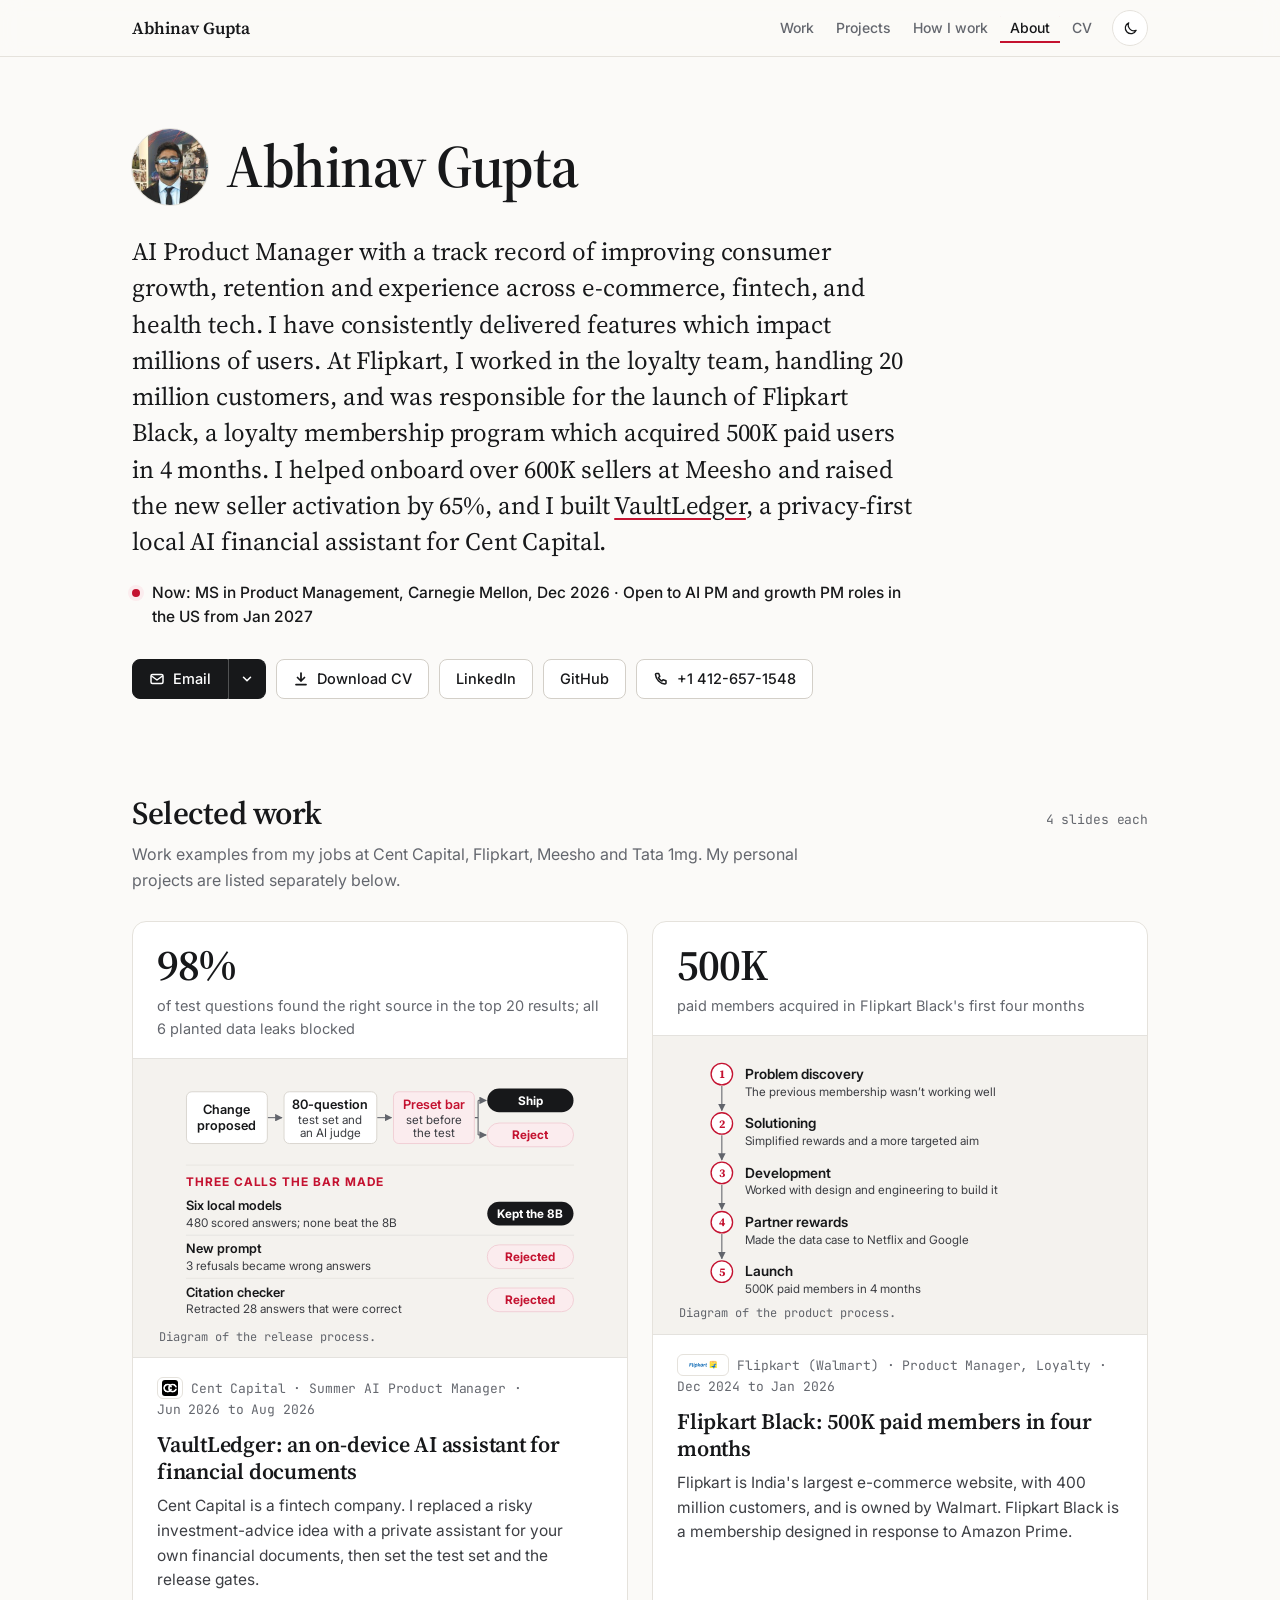
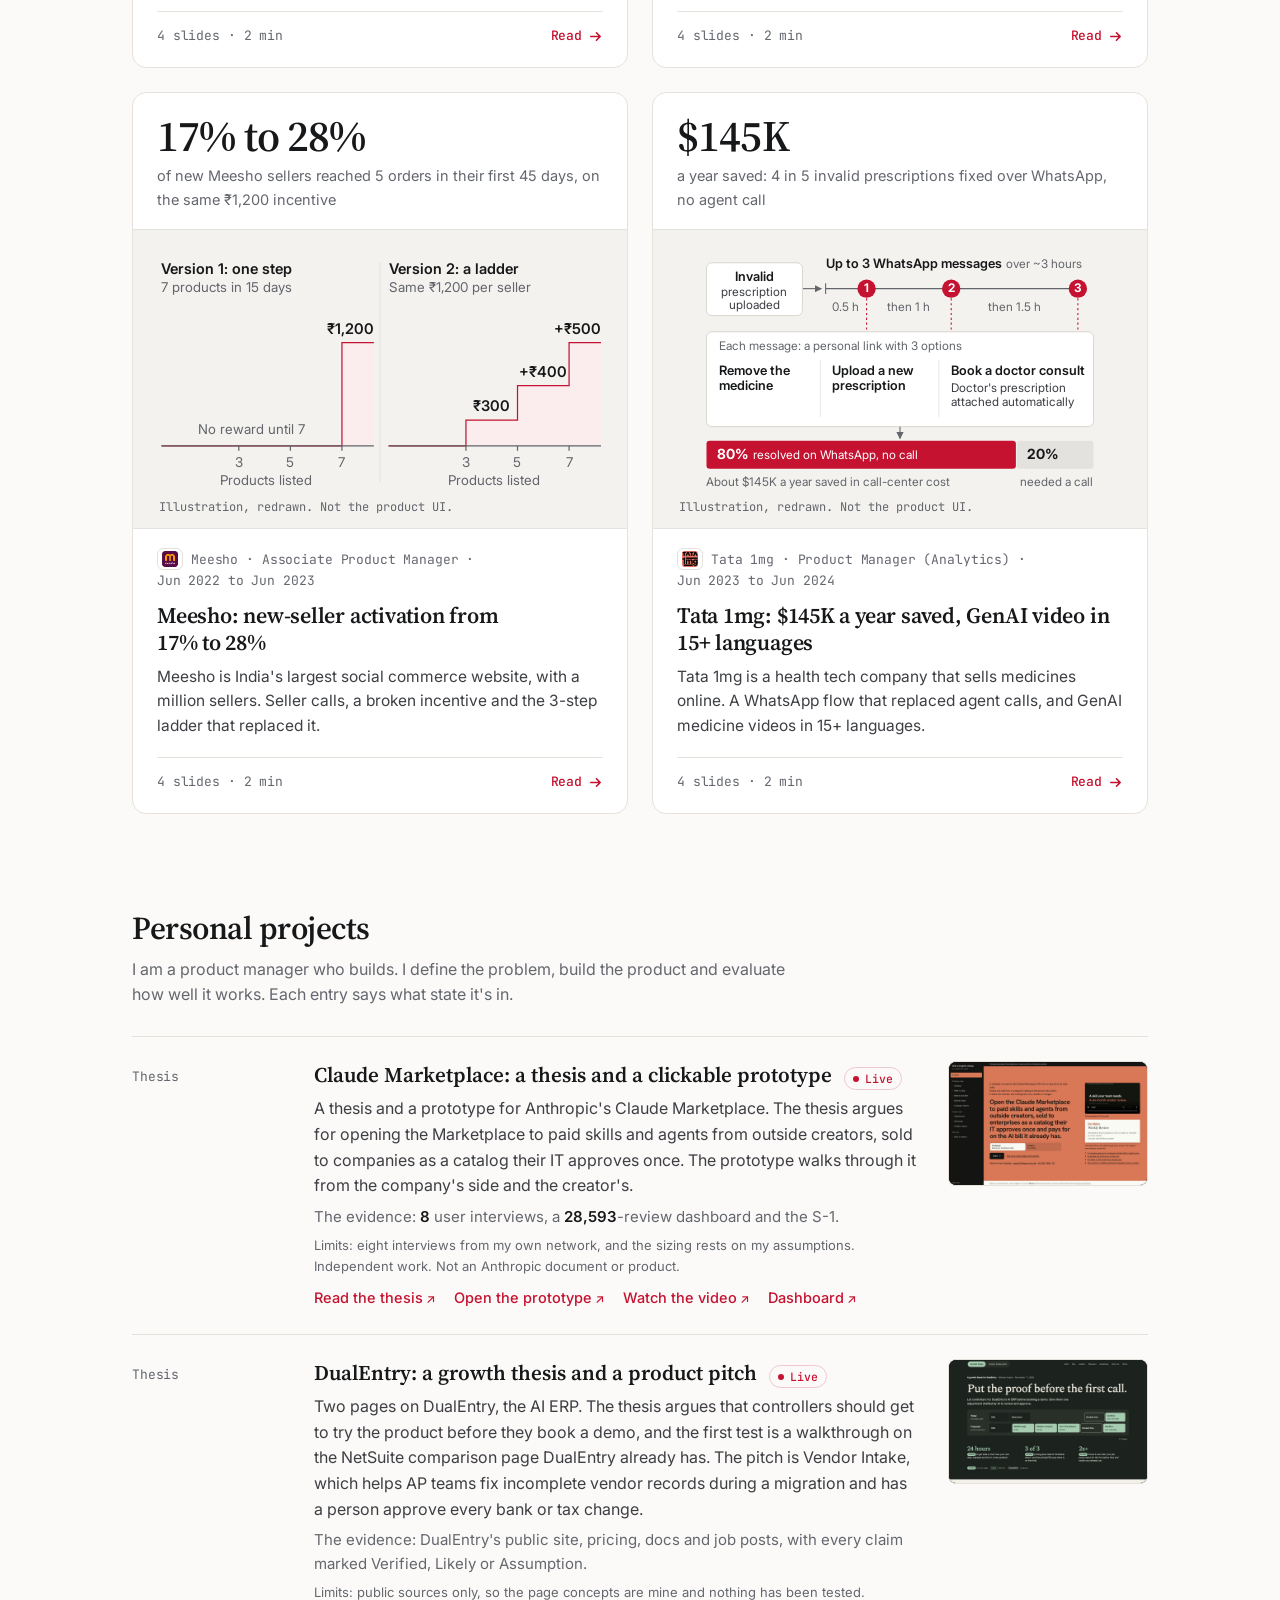
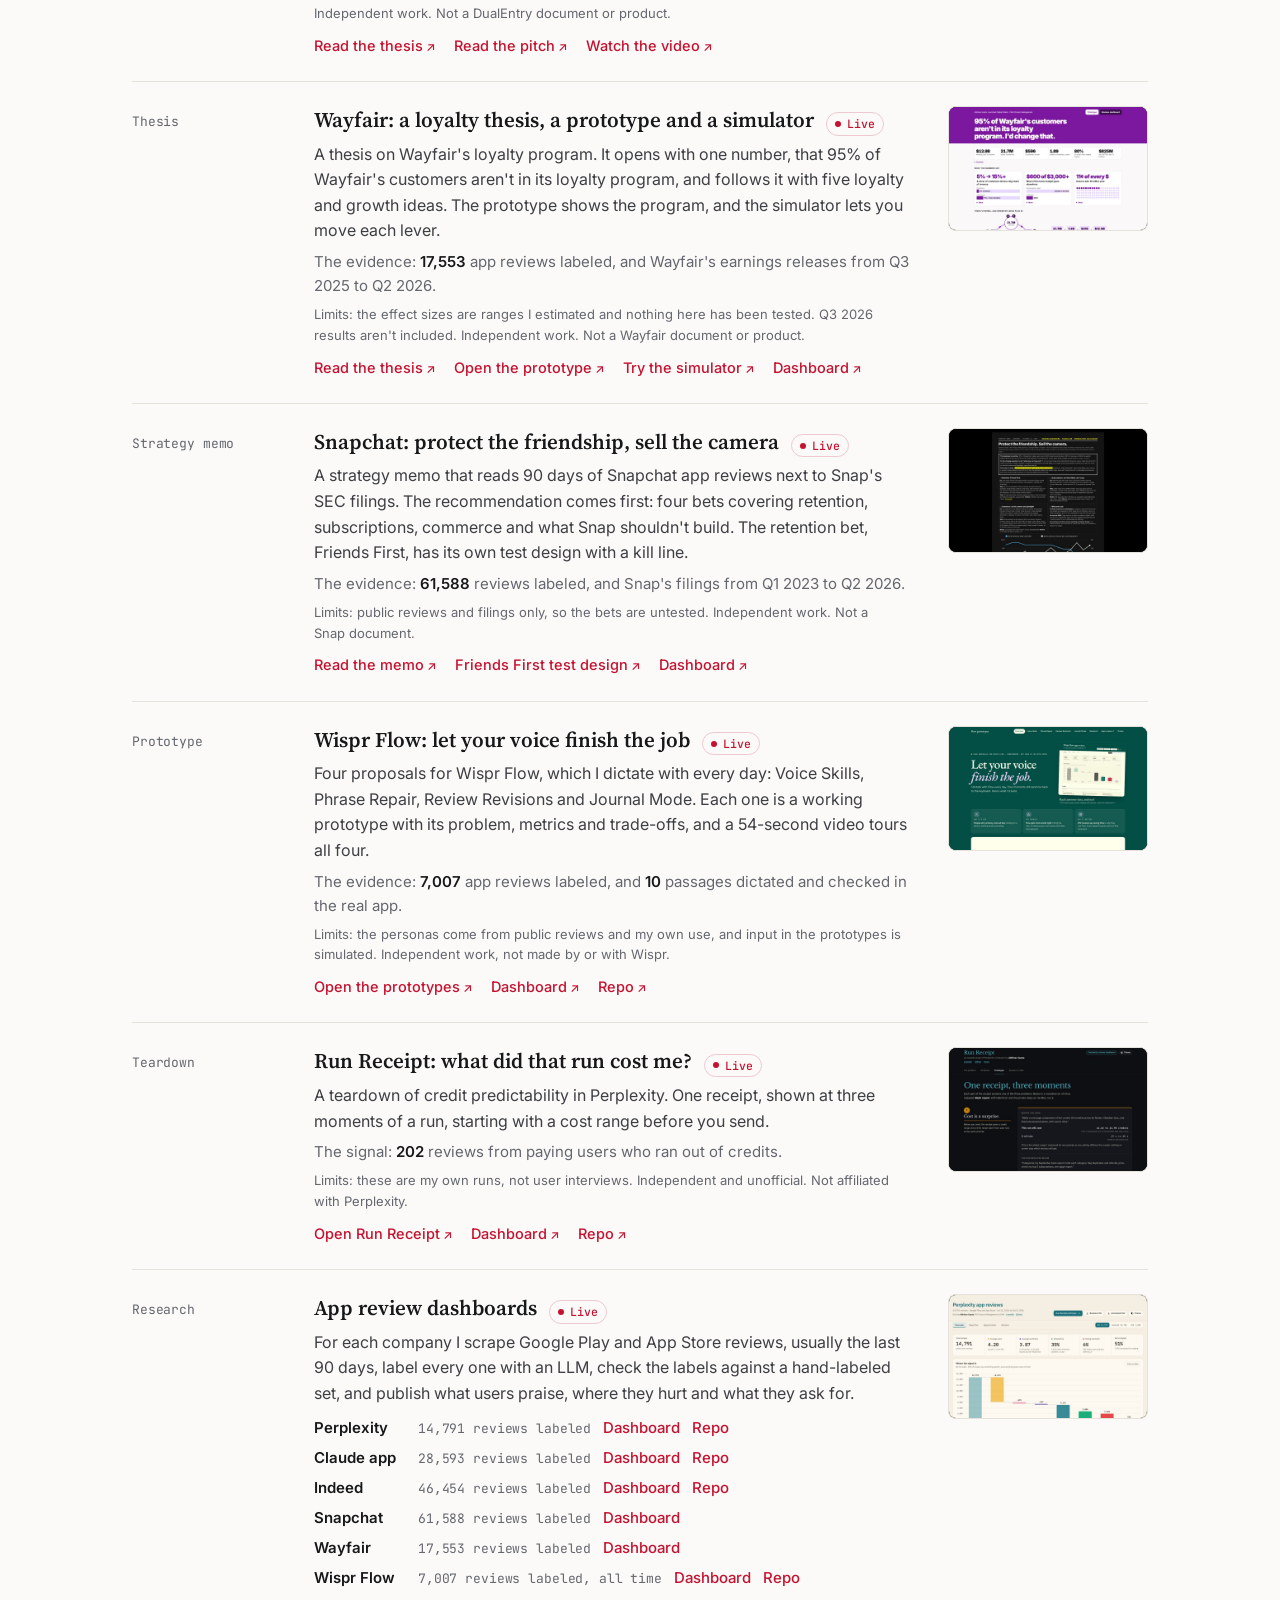
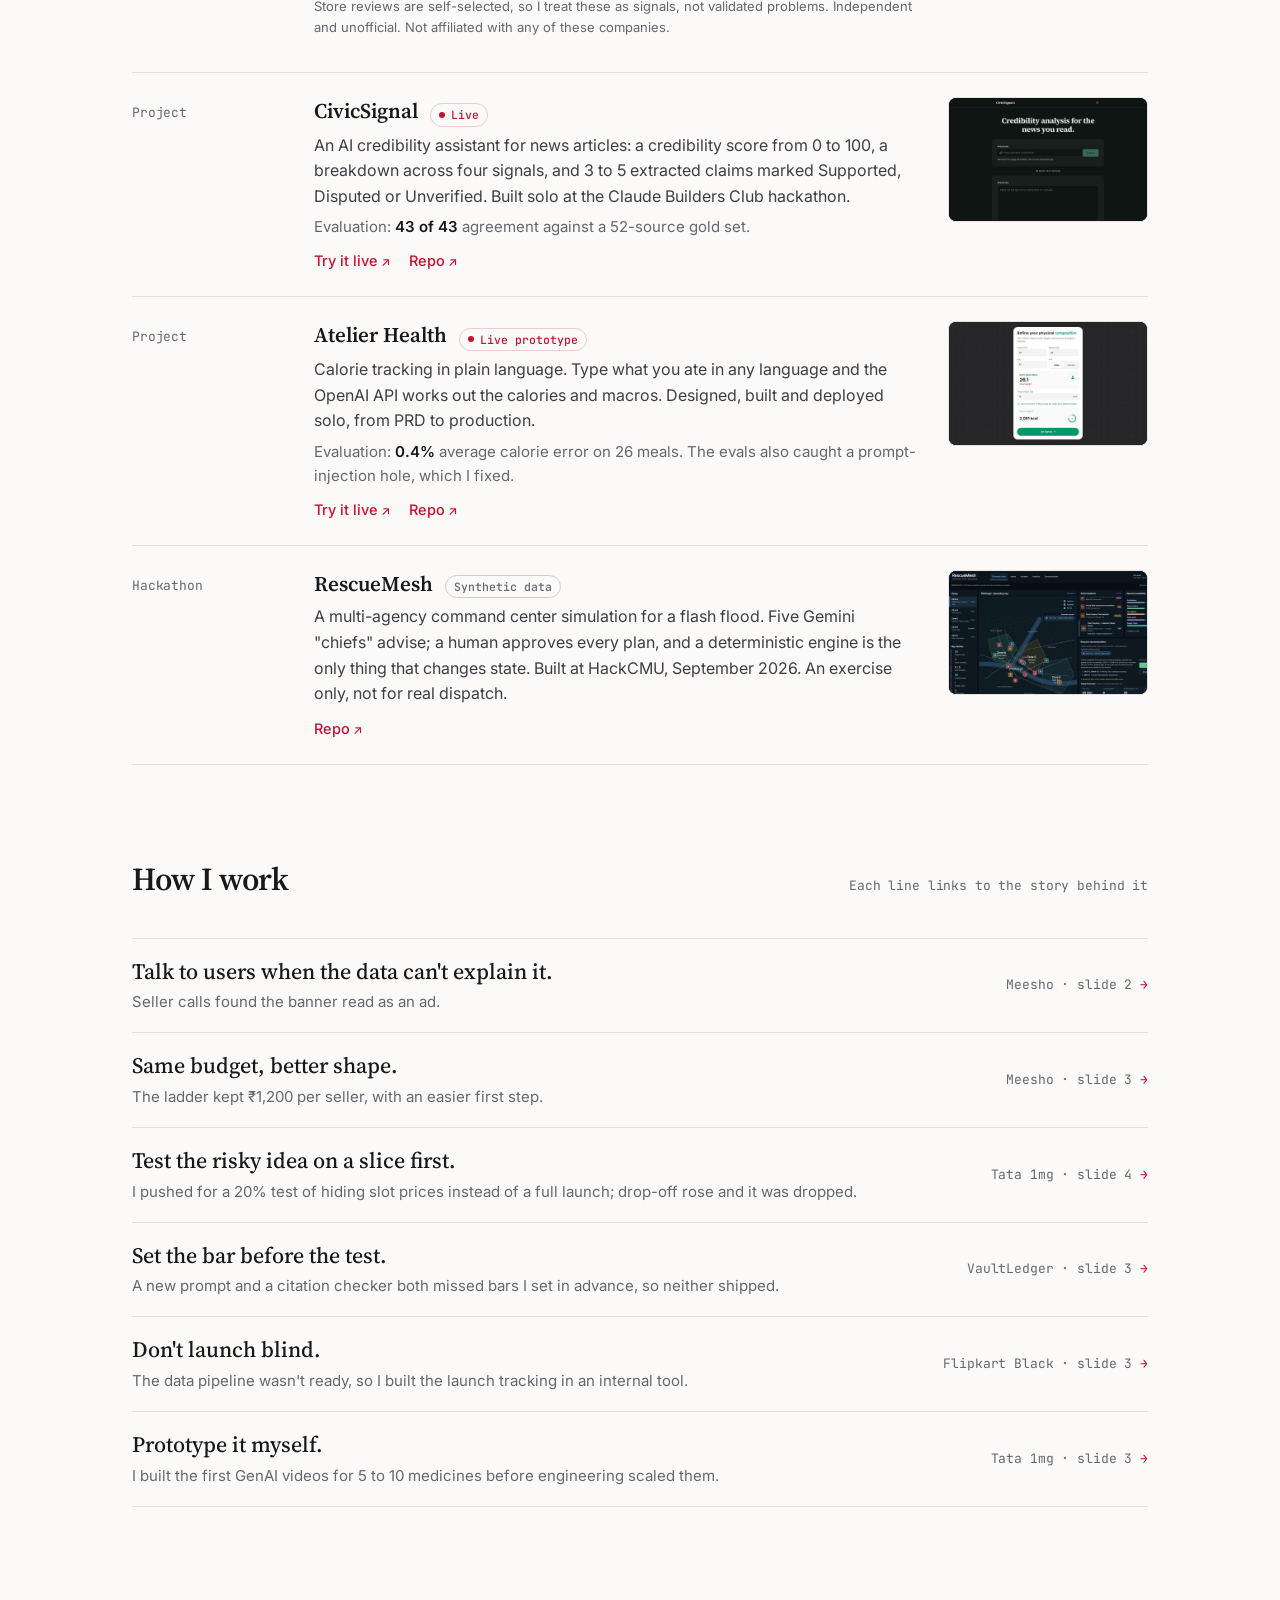
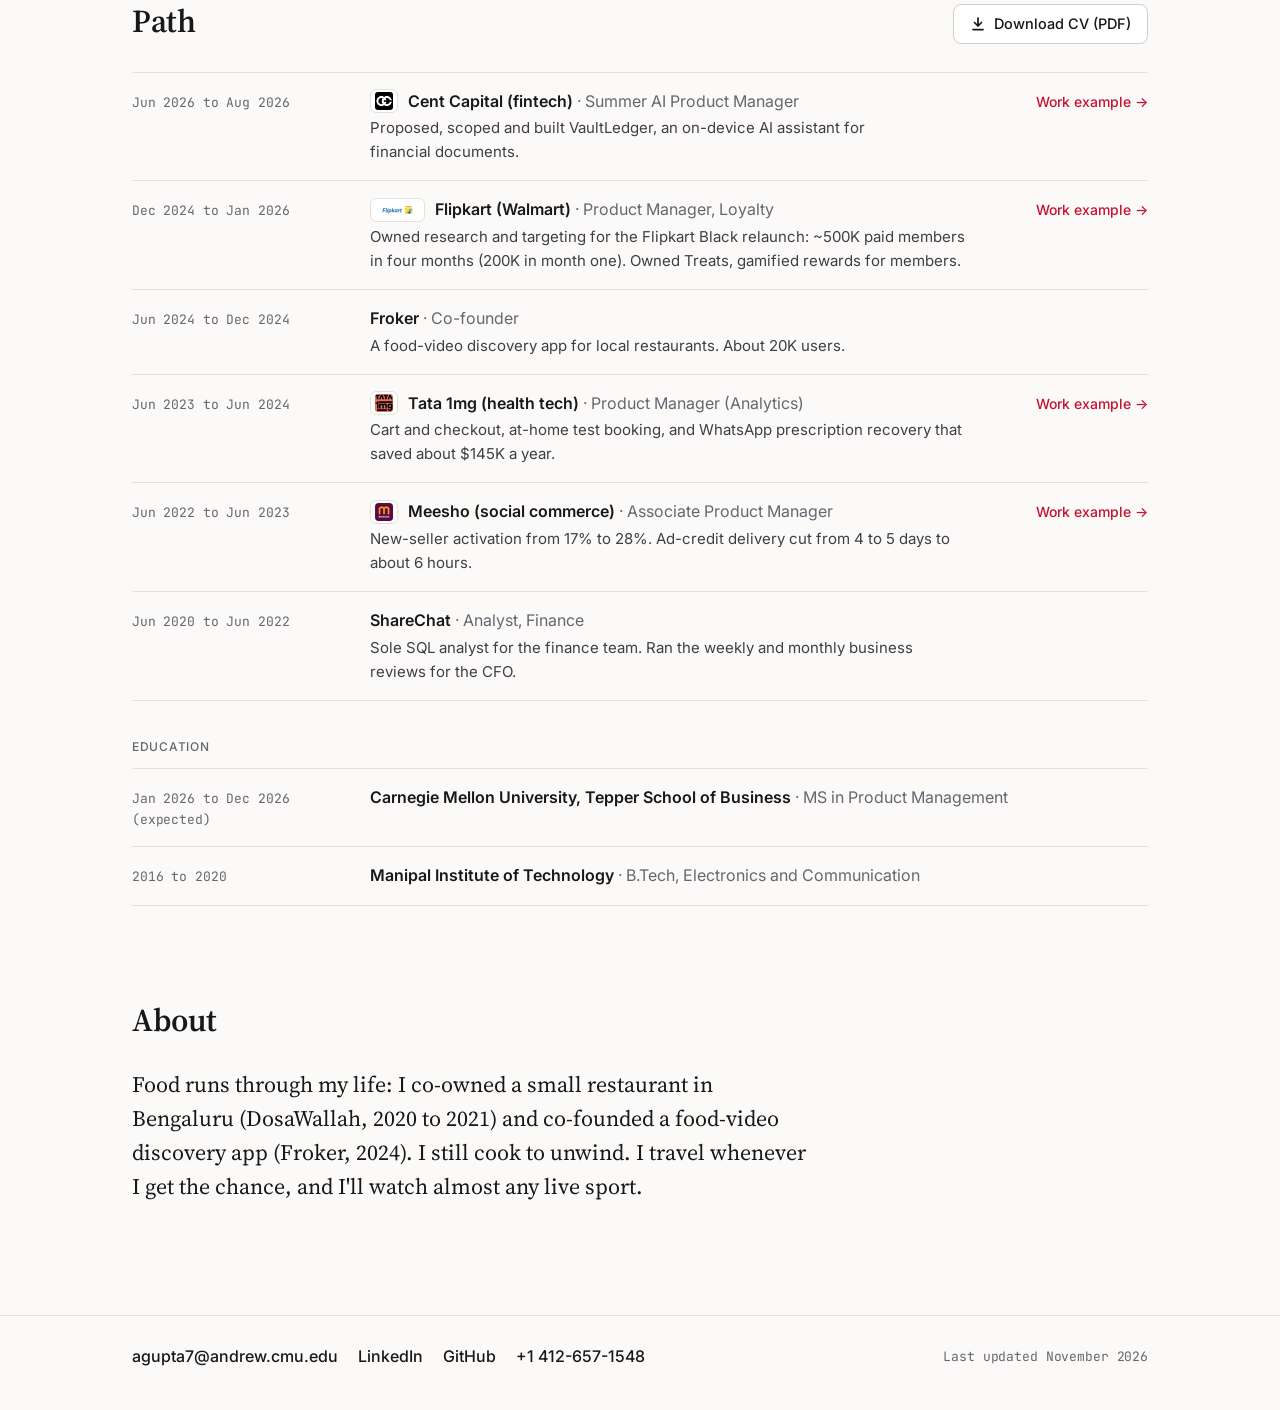
==== commit 64fe9a11: "Describe the personal projects as things built, without the roles they were made for Co-Authored-By:" ====
--- a/index.html
+++ b/index.html
@@ -375,10 +375,10 @@
         </div>
         <ol class="rows">
           <li class="row" id="claude-marketplace">
-            <p class="row-when mono">Work sample</p>
+            <p class="row-when mono">Thesis</p>
             <div class="row-main">
               <div class="row-top"><h3>Claude Marketplace: a thesis and a clickable prototype</h3><span class="tag live">Live</span></div>
-              <p>Built for Anthropic's Product Manager, Claude Marketplace role. The thesis argues for opening the Marketplace to paid skills and agents from outside creators, sold to companies as a catalog their IT approves once. The prototype walks through it from the company's side and the creator's.</p>
+              <p>A thesis and a prototype for Anthropic's Claude Marketplace. The thesis argues for opening the Marketplace to paid skills and agents from outside creators, sold to companies as a catalog their IT approves once. The prototype walks through it from the company's side and the creator's.</p>
               <p class="stat">The evidence: <strong>8</strong> user interviews, a <strong>28,593</strong>-review dashboard and the S-1.</p>
               <p class="fine">Limits: eight interviews from my own network, and the sizing rests on my assumptions. Independent work. Not an Anthropic document or product.</p>
               <p class="row-links"><a href="https://abhinav-marketplace-thesis.vercel.app" target=_blank rel=noopener>Read the thesis</a><a href="https://anthropic-skills-concept.vercel.app" target=_blank rel=noopener>Open the prototype</a><a href="https://abhinav-marketplace-thesis.vercel.app/brag.mp4" target=_blank rel=noopener>Watch the video</a><a href="https://anthropic-reviews-site.vercel.app" target=_blank rel=noopener>Dashboard</a></p>
@@ -386,10 +386,10 @@
             <a class="row-shot" href="https://anthropic-skills-concept.vercel.app" tabindex="-1" aria-hidden="true" target=_blank rel=noopener><img src="assets/claude-marketplace.jpg" alt="" width="960" height="600" loading="lazy"></a>
           </li>
           <li class="row" id="dualentry">
-            <p class="row-when mono">Work sample</p>
+            <p class="row-when mono">Thesis</p>
             <div class="row-main">
               <div class="row-top"><h3>DualEntry: a growth thesis and a product pitch</h3><span class="tag live">Live</span></div>
-              <p>Built for DualEntry's product manager role. The thesis argues that controllers should get to try the AI ERP before they book a demo, and the first test is a walkthrough on the NetSuite comparison page DualEntry already has. The pitch is Vendor Intake, which helps AP teams fix incomplete vendor records during a migration and has a person approve every bank or tax change.</p>
+              <p>Two pages on DualEntry, the AI ERP. The thesis argues that controllers should get to try the product before they book a demo, and the first test is a walkthrough on the NetSuite comparison page DualEntry already has. The pitch is Vendor Intake, which helps AP teams fix incomplete vendor records during a migration and has a person approve every bank or tax change.</p>
               <p class="stat">The evidence: DualEntry's public site, pricing, docs and job posts, with every claim marked Verified, Likely or Assumption.</p>
               <p class="fine">Limits: public sources only, so the page concepts are mine and nothing has been tested. Independent work. Not a DualEntry document or product.</p>
               <p class="row-links"><a href="https://dual-entry-thesis.vercel.app" target=_blank rel=noopener>Read the thesis</a><a href="https://dual-entry-thesis.vercel.app/vendor-intake.html" target=_blank rel=noopener>Read the pitch</a><a href="https://dual-entry-thesis.vercel.app/brag.mp4" target=_blank rel=noopener>Watch the video</a></p>
@@ -397,10 +397,10 @@
             <a class="row-shot" href="https://dual-entry-thesis.vercel.app" tabindex="-1" aria-hidden="true" target=_blank rel=noopener><img src="assets/dualentry.jpg" alt="" width="960" height="600" loading="lazy"></a>
           </li>
           <li class="row" id="wayfair">
-            <p class="row-when mono">Work sample</p>
+            <p class="row-when mono">Thesis</p>
             <div class="row-main">
               <div class="row-top"><h3>Wayfair: a loyalty thesis, a prototype and a simulator</h3><span class="tag live">Live</span></div>
-              <p>Built for a Wayfair product manager application. The thesis opens with one number, that 95% of Wayfair's customers aren't in its loyalty program, and follows it with five loyalty and growth ideas. The prototype shows the program, and the simulator lets you move each lever.</p>
+              <p>A thesis on Wayfair's loyalty program. It opens with one number, that 95% of Wayfair's customers aren't in its loyalty program, and follows it with five loyalty and growth ideas. The prototype shows the program, and the simulator lets you move each lever.</p>
               <p class="stat">The evidence: <strong>17,553</strong> app reviews labeled, and Wayfair's earnings releases from Q3 2025 to Q2 2026.</p>
               <p class="fine">Limits: the effect sizes are ranges I estimated and nothing here has been tested. Q3 2026 results aren't included. Independent work. Not a Wayfair document or product.</p>
               <p class="row-links"><a href="https://wayfair-reviews-site.vercel.app" target=_blank rel=noopener>Read the thesis</a><a href="https://wayfair-reviews-site.vercel.app/loyalty-program/" target=_blank rel=noopener>Open the prototype</a><a href="https://wayfair-reviews-site.vercel.app/why-it-matters/" target=_blank rel=noopener>Try the simulator</a><a href="https://wayfair-reviews-site.vercel.app/dashboard.html" target=_blank rel=noopener>Dashboard</a></p>
@@ -419,7 +419,7 @@
             <a class="row-shot" href="https://snapchat-reviews-site.vercel.app/proposal.html" tabindex="-1" aria-hidden="true" target=_blank rel=noopener><img src="assets/snapchat.jpg" alt="" width="960" height="600" loading="lazy"></a>
           </li>
           <li class="row" id="wispr-flow">
-            <p class="row-when mono">Work sample</p>
+            <p class="row-when mono">Prototype</p>
             <div class="row-main">
               <div class="row-top"><h3>Wispr Flow: let your voice finish the job</h3><span class="tag live">Live</span></div>
               <p>Four proposals for Wispr Flow, which I dictate with every day: Voice Skills, Phrase Repair, Review Revisions and Journal Mode. Each one is a working prototype with its problem, metrics and trade-offs, and a 54-second video tours all four.</p>
@@ -444,7 +444,7 @@
             <p class="row-when mono">Research</p>
             <div class="row-main">
               <div class="row-top"><h3>App review dashboards</h3><span class="tag live">Live</span></div>
-              <p>For each target company I scrape Google Play and App Store reviews, usually the last 90 days, label every one with an LLM, check the labels against a hand-labeled set, and publish what users praise, where they hurt and what they ask for.</p>
+              <p>For each company I scrape Google Play and App Store reviews, usually the last 90 days, label every one with an LLM, check the labels against a hand-labeled set, and publish what users praise, where they hurt and what they ask for.</p>
               <ul class="sub-list">
                 <li id="d-perplexity"><span class="name">Perplexity</span><span class="count mono">14,791 reviews labeled</span><a href="https://perplexity-reviews-site.vercel.app" target="_blank" rel="noopener">Dashboard</a><a href="https://github.com/abhinavgupta0809/perplexity-reviews" target="_blank" rel="noopener">Repo</a></li>
                 <li id="d-claude"><span class="name">Claude app</span><span class="count mono">28,593 reviews labeled</span><a href="https://anthropic-reviews-site.vercel.app" target="_blank" rel="noopener">Dashboard</a><a href="https://github.com/abhinavgupta0809/anthropic-reviews" target="_blank" rel="noopener">Repo</a></li>
